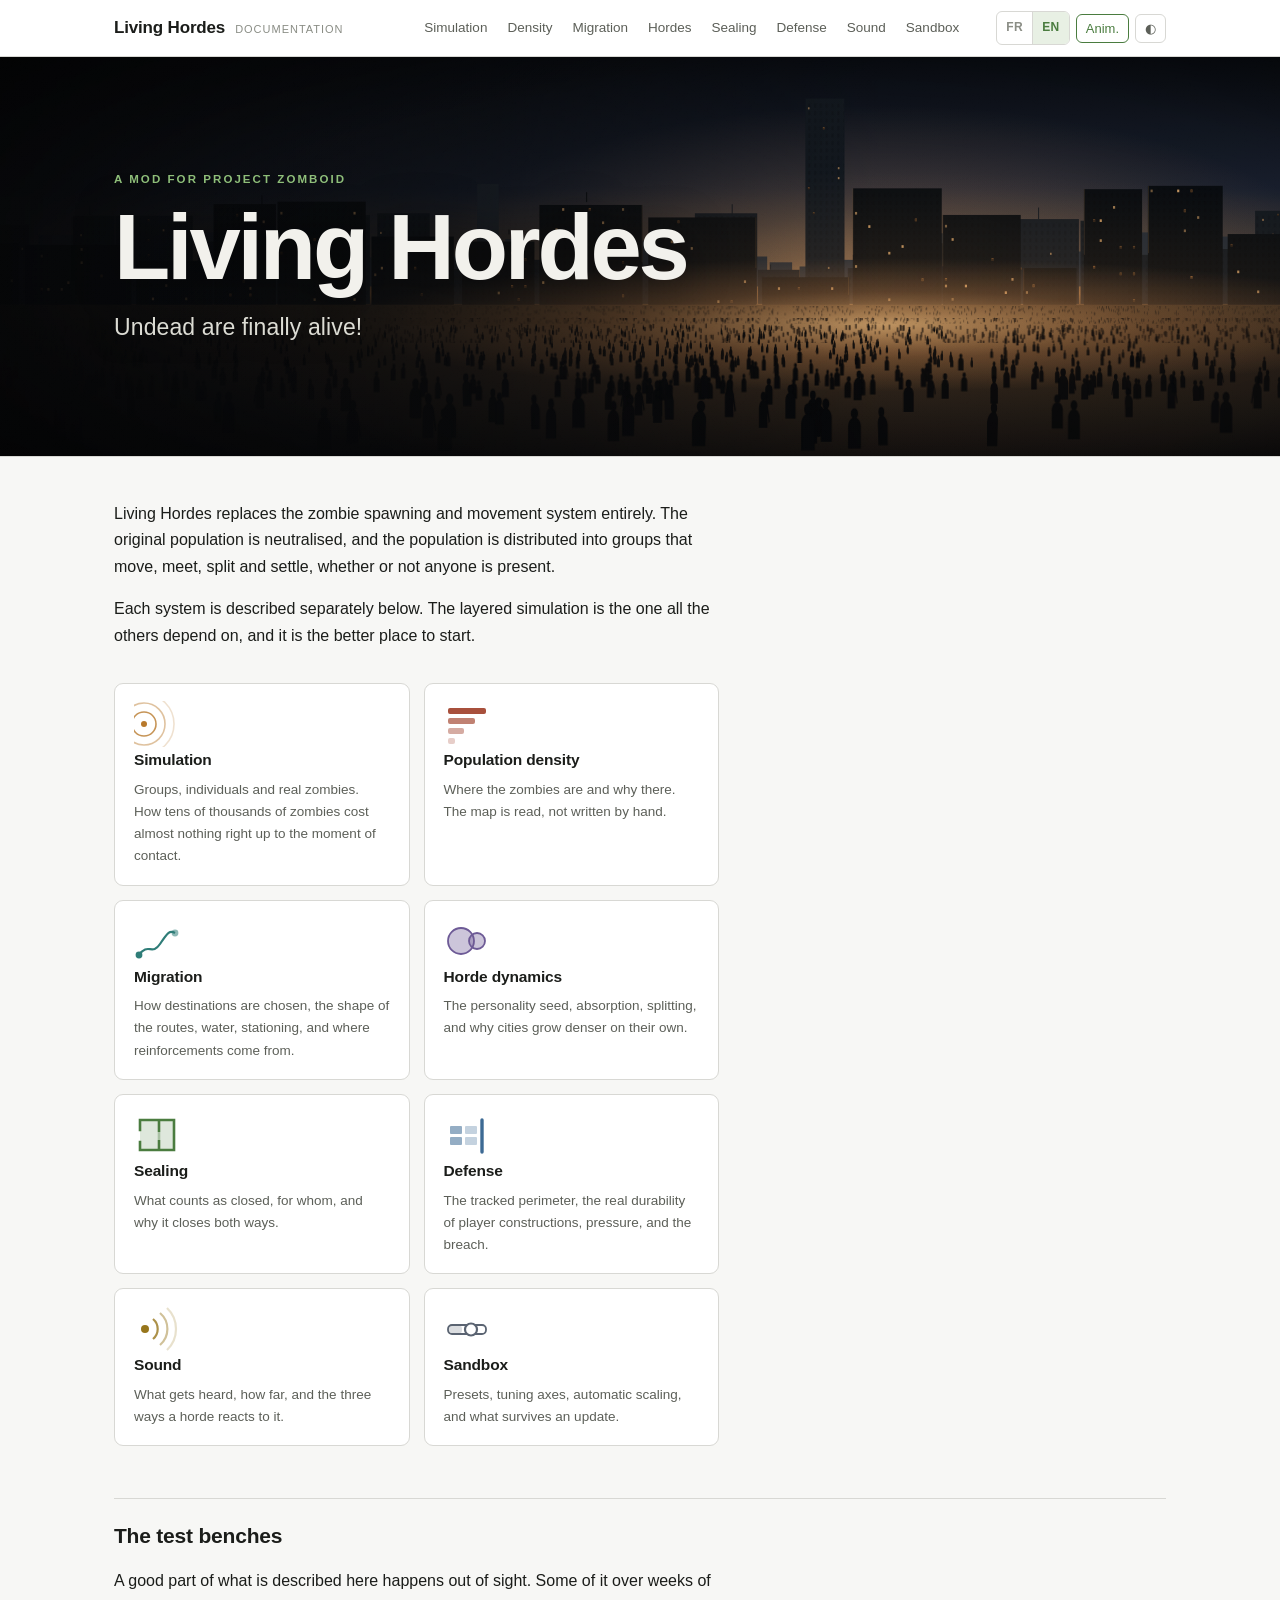
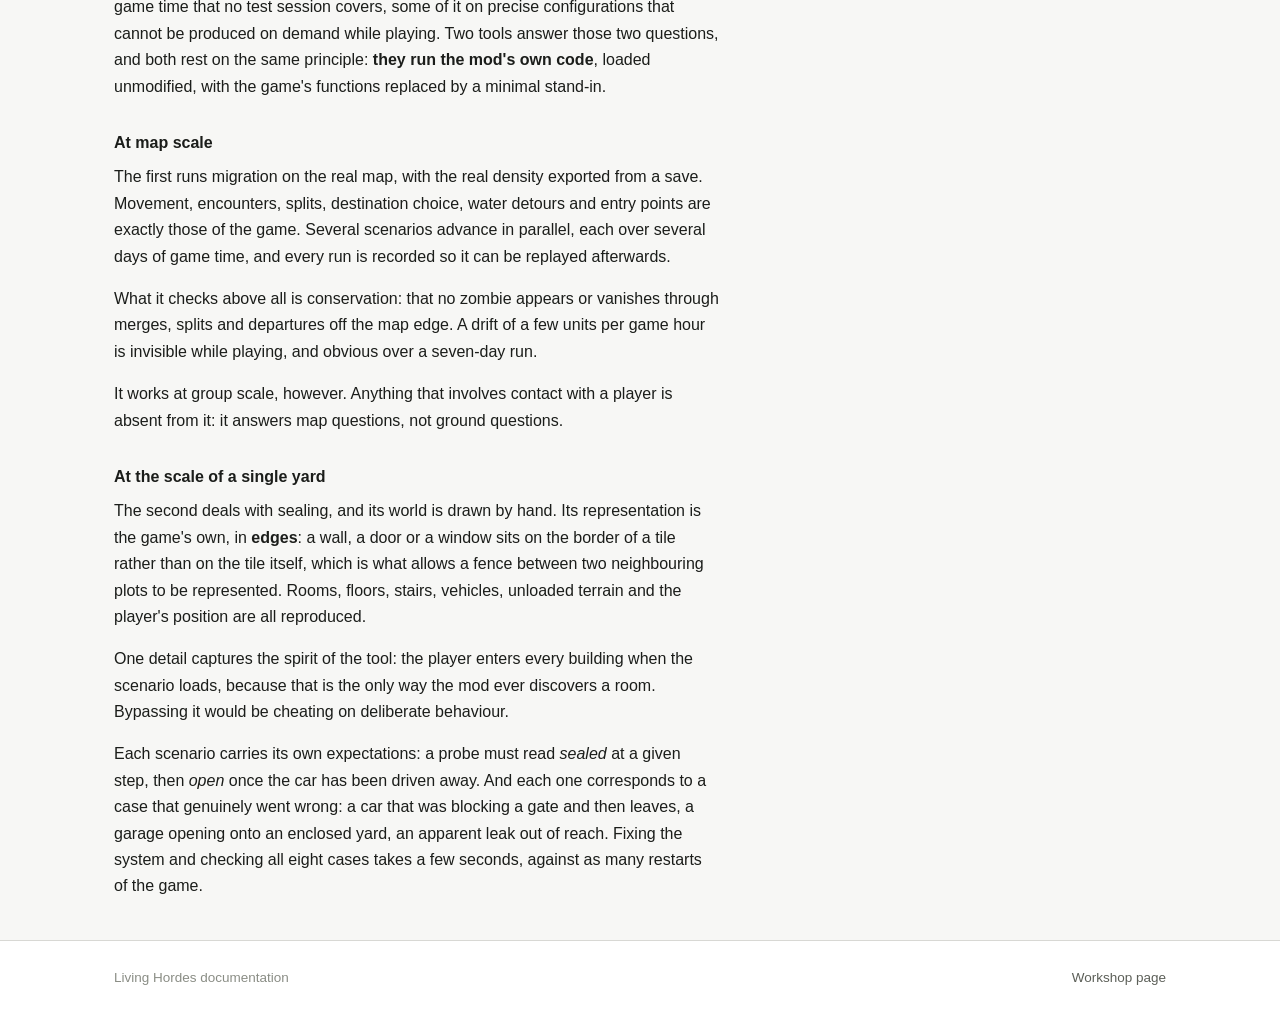
==== index.html @ 2e3cf20c "Add the bilingual documentation site Nine pages covering the layered simulation, population density," ====
<!doctype html>
<html lang="fr" data-title-fr="Living Hordes - Undead are finally alive!" data-title-en="Living Hordes - Undead are finally alive!">
<head>
<meta charset="utf-8">
<meta name="viewport" content="width=device-width, initial-scale=1">
<title>Living Hordes - Undead are finally alive!</title>
<meta name="description" content="Une simulation des zombies &agrave; l'&eacute;chelle de la carte. Comment fonctionne Living Hordes, syst&egrave;me par syst&egrave;me.">
<link rel="stylesheet" href="assets/site.css?v=6">
<script>
(function () {
  var d = document.documentElement, t = null, l = null;
  try {
    t = localStorage.getItem("lh-theme");
    l = localStorage.getItem("lh-lang");
  } catch (e) {}
  if (t) d.setAttribute("data-theme", t);
  if (l !== "fr" && l !== "en") {
    l = (navigator.language || "en").toLowerCase().indexOf("fr") === 0 ? "fr" : "en";
  }
  d.setAttribute("data-sitelang", l);
  d.setAttribute("lang", l);
  var tt = d.getAttribute("data-title-" + l);
  if (tt) document.title = tt;
})();
</script>
</head>
<body>

<header class="masthead">
  <div class="masthead-inner">
    <a class="brand" href="index.html"><b>Living Hordes</b><span>Documentation</span></a>
    <nav class="sitenav">
      <a href="simulation.html">Simulation</a>
      <a href="density.html"><span data-lang="fr">Densit&eacute;</span><span data-lang="en">Density</span></a>
      <a href="migration.html">Migration</a>
      <a href="hordes.html">Hordes</a>
      <a href="sealing.html"><span data-lang="fr">Scellement</span><span data-lang="en">Sealing</span></a>
      <a href="defense.html"><span data-lang="fr">D&eacute;fense</span><span data-lang="en">Defense</span></a>
      <a href="sound.html"><span data-lang="fr">Son</span><span data-lang="en">Sound</span></a>
      <a href="sandbox.html">Sandbox</a>
    </nav>
    <div class="tools">
      <div class="langtoggle">
        <button type="button" data-setlang="fr">FR</button>
        <button type="button" data-setlang="en">EN</button>
      </div>
      <button class="motiontoggle" id="motion-toggle" type="button" aria-pressed="false"
              title="Animations">Anim.</button>
      <button class="themetoggle" id="theme-toggle" type="button"
              title="Th&egrave;me / Theme">&#9680;</button>
    </div>
  </div>
</header>

<div class="heroband">
  <!-- HERO-ART:debut - engendre par _gen_hero.py, ne pas editer a la main -->
  <svg class="heroart" viewBox="0 0 1600 480" xmlns="http://www.w3.org/2000/svg"
       preserveAspectRatio="xMidYMid slice" role="presentation" aria-hidden="true">
      <defs>
      <!-- Trois silhouettes unitaires : base en y=0, sommet en y=-1, largeur 1.
           Aucun fill : chaque plan impose le sien. zf debout, zg penche vers
           l'avant, zh un bras qui pend a l'ecart du corps. -->
      <g id="zf">
        <ellipse cx="0" cy="-0.90" rx="0.28" ry="0.13"/>
        <path d="M-.5 0V-.58Q-.47-.73-.16-.79H.16Q.47-.73.5-.58V0Z"/>
      </g>
      <g id="zg">
        <ellipse cx="0.13" cy="-0.87" rx="0.27" ry="0.13"/>
        <path d="M-.46 0V-.54Q-.4-.7-.05-.77H.24Q.5-.68.46-.55L.4 0Z"/>
      </g>
      <g id="zh">
        <ellipse cx="-0.04" cy="-0.9" rx="0.27" ry="0.13"/>
        <path d="M-.5 0V-.58Q-.47-.73-.18-.79H.14Q.42-.72.44-.56L.62-.18.5-.14.36-.44V0Z"/>
      </g>
      <linearGradient id="sky" x1="0" y1="0" x2="0" y2="1">
        <stop offset="0" stop-color="#090c12"/><stop offset="0.33" stop-color="#1a2130"/>
        <stop offset="0.52" stop-color="#443d38"/><stop offset="0.593" stop-color="#7e5734"/>
        <stop offset="0.625" stop-color="#2c2621"/><stop offset="1" stop-color="#0b0c0e"/>
      </linearGradient>
      <radialGradient id="glow" cx="0.5" cy="0.5" r="0.5">
        <stop offset="0" stop-color="#e8a468" stop-opacity="0.54"/>
        <stop offset="0.45" stop-color="#e8a468" stop-opacity="0.2"/>
        <stop offset="1" stop-color="#e8a468" stop-opacity="0"/>
      </radialGradient>
      <radialGradient id="floorGlow" cx="0.5" cy="0.5" r="0.5">
        <stop offset="0" stop-color="#f2bc7c" stop-opacity="0.74"/>
        <stop offset="0.5" stop-color="#d68d50" stop-opacity="0.3"/>
        <stop offset="1" stop-color="#d68d50" stop-opacity="0"/>
      </radialGradient>
      <!-- Le sol renvoie la lumiere du ciel jusqu'en bas du cadre : sans cela
           les silhouettes du premier plan seraient du noir sur du noir. -->
      <linearGradient id="gnd" x1="0" y1="0" x2="0" y2="1">
        <stop offset="0" stop-color="#2a231b"/><stop offset="0.32" stop-color="#1c1714"/>
        <stop offset="0.7" stop-color="#111010"/><stop offset="1" stop-color="#0a0a0b"/>
      </linearGradient>
      <!-- Renvoi large et bas : donne un fond aux plus grandes silhouettes,
           sans eclaircir le bas du cadre au point de le desancrer. -->
      <radialGradient id="floorRefl" cx="0.5" cy="0.5" r="0.5">
        <stop offset="0" stop-color="#c08349" stop-opacity="0.22"/>
        <stop offset="1" stop-color="#c08349" stop-opacity="0"/>
      </radialGradient>
      <pattern id="winGrid" width="7" height="9" patternUnits="userSpaceOnUse">
        <rect width="2.6" height="5" x="1.4" y="2" fill="#000" opacity="0.3"/>
      </pattern>
      <pattern id="cwA" width="619" height="24" patternUnits="userSpaceOnUse" fill="#2a2018">
      <rect x="75.9" y="6.7" width="1.1" height="3.7" rx="0.4"/>
      <rect x="291.7" y="10.0" width="1.0" height="3.6" rx="0.4"/>
      <rect x="122.5" y="11.0" width="1.3" height="3.9" rx="0.5"/>
      <rect x="30.1" y="11.1" width="1.0" height="2.5" rx="0.4"/>
      <rect x="185.4" y="19.0" width="1.0" height="3.1" rx="0.4"/>
      <rect x="249.0" y="5.3" width="1.0" height="2.4" rx="0.4"/>
      <rect x="58.8" y="19.4" width="1.0" height="2.1" rx="0.4"/>
      <rect x="496.1" y="13.1" width="1.0" height="3.0" rx="0.4"/>
      <rect x="166.1" y="7.9" width="1.0" height="2.8" rx="0.4"/>
      <rect x="540.4" y="1.5" width="1.0" height="2.6" rx="0.4"/>
      <rect x="168.4" y="18.0" width="1.0" height="2.9" rx="0.4"/>
      <rect x="41.7" y="7.1" width="1.0" height="3.2" rx="0.4"/>
      <rect x="384.2" y="1.3" width="1.0" height="2.2" rx="0.4"/>
      <rect x="276.2" y="18.5" width="1.0" height="2.5" rx="0.4"/>
      <rect x="74.2" y="9.6" width="1.0" height="2.1" rx="0.4"/>
      <rect x="571.3" y="16.0" width="1.0" height="2.9" rx="0.4"/>
      <rect x="333.0" y="4.3" width="1.0" height="2.3" rx="0.4"/>
      <rect x="534.0" y="18.5" width="1.0" height="3.7" rx="0.4"/>
      <rect x="420.4" y="6.8" width="1.0" height="2.3" rx="0.4"/>
      <rect x="420.9" y="15.0" width="1.0" height="2.1" rx="0.4"/>
      <rect x="104.3" y="4.4" width="1.0" height="2.6" rx="0.4"/>
      <rect x="270.7" y="10.6" width="1.0" height="2.6" rx="0.4"/>
      <rect x="17.5" y="10.8" width="1.0" height="3.1" rx="0.4"/>
      <rect x="424.6" y="17.0" width="1.0" height="2.9" rx="0.4"/>
      <rect x="102.4" y="5.8" width="1.0" height="3.2" rx="0.4"/>
      <rect x="145.6" y="1.8" width="1.0" height="2.7" rx="0.4"/>
      <rect x="569.1" y="9.7" width="1.0" height="2.0" rx="0.4"/>
      <rect x="31.2" y="2.2" width="1.0" height="3.2" rx="0.4"/>
      <rect x="137.5" y="13.9" width="1.1" height="3.8" rx="0.4"/>
      <rect x="127.1" y="5.0" width="1.0" height="2.9" rx="0.4"/>
      <rect x="125.0" y="4.8" width="1.0" height="2.9" rx="0.4"/>
      <rect x="311.9" y="3.4" width="1.0" height="2.8" rx="0.4"/>
      <rect x="558.4" y="7.0" width="1.2" height="3.8" rx="0.5"/>
      <rect x="499.6" y="7.3" width="1.0" height="2.8" rx="0.4"/>
      <rect x="538.2" y="17.1" width="1.3" height="3.9" rx="0.5"/>
      <rect x="368.8" y="8.5" width="1.2" height="3.6" rx="0.5"/>
      <rect x="390.8" y="19.0" width="1.0" height="2.8" rx="0.4"/>
      <rect x="90.3" y="6.6" width="1.1" height="3.3" rx="0.4"/>
      <rect x="157.9" y="2.2" width="1.0" height="2.6" rx="0.4"/>
      <rect x="515.3" y="11.2" width="1.0" height="2.5" rx="0.4"/>
      <rect x="220.5" y="15.7" width="1.0" height="2.4" rx="0.4"/>
      <rect x="339.7" y="17.6" width="1.0" height="2.8" rx="0.4"/>
      <rect x="39.2" y="19.7" width="1.0" height="3.7" rx="0.4"/>
      <rect x="186.8" y="8.9" width="1.1" height="3.8" rx="0.4"/>
      <rect x="15.7" y="4.3" width="1.0" height="2.7" rx="0.4"/>
      <rect x="287.1" y="10.1" width="1.0" height="3.1" rx="0.4"/>
      <rect x="371.3" y="11.2" width="1.0" height="3.1" rx="0.4"/>
      <rect x="192.4" y="8.6" width="1.0" height="2.3" rx="0.4"/>
      <rect x="546.8" y="12.2" width="1.0" height="3.2" rx="0.4"/>
      <rect x="295.0" y="11.9" width="1.0" height="2.2" rx="0.4"/>
      <rect x="219.1" y="10.6" width="1.0" height="2.9" rx="0.4"/>
      <rect x="460.9" y="8.2" width="1.0" height="3.8" rx="0.4"/>
      <rect x="152.9" y="11.3" width="1.2" height="3.7" rx="0.5"/>
      <rect x="254.6" y="2.7" width="1.2" height="3.6" rx="0.5"/>
      <rect x="481.4" y="15.8" width="1.0" height="3.1" rx="0.4"/>
      <rect x="399.3" y="20.7" width="1.0" height="2.7" rx="0.4"/>
      <rect x="223.3" y="9.8" width="1.1" height="3.6" rx="0.4"/>
      <rect x="427.9" y="3.7" width="1.0" height="2.3" rx="0.4"/>
      <rect x="525.3" y="19.0" width="1.0" height="2.8" rx="0.4"/>
      <rect x="122.4" y="10.1" width="1.0" height="2.4" rx="0.4"/>
      <rect x="367.2" y="8.7" width="1.0" height="2.5" rx="0.4"/>
      <rect x="415.5" y="17.4" width="1.0" height="3.6" rx="0.4"/>
      <rect x="409.1" y="21.1" width="1.0" height="2.1" rx="0.4"/>
      <rect x="48.6" y="20.4" width="1.0" height="2.8" rx="0.4"/>
      <rect x="551.5" y="12.6" width="1.0" height="3.4" rx="0.4"/>
      <rect x="505.1" y="10.5" width="1.0" height="2.0" rx="0.4"/>
      <rect x="334.2" y="3.1" width="1.0" height="2.8" rx="0.4"/>
      <rect x="347.5" y="8.0" width="1.0" height="2.6" rx="0.4"/>
      <rect x="277.8" y="1.2" width="1.0" height="2.7" rx="0.4"/>
      <rect x="107.9" y="18.8" width="1.3" height="3.8" rx="0.5"/>
      <rect x="55.1" y="17.0" width="1.0" height="3.7" rx="0.4"/>
      <rect x="501.2" y="5.4" width="1.2" height="3.6" rx="0.5"/>
      <rect x="46.2" y="9.9" width="1.0" height="2.2" rx="0.4"/>
      <rect x="339.9" y="18.1" width="1.2" height="4.0" rx="0.5"/>
      <rect x="250.5" y="18.8" width="1.0" height="2.8" rx="0.4"/>
      <rect x="498.0" y="9.5" width="1.0" height="2.6" rx="0.4"/>
      <rect x="251.3" y="3.5" width="1.0" height="2.5" rx="0.4"/>
      <rect x="427.3" y="5.5" width="1.0" height="2.0" rx="0.4"/>
      <rect x="161.8" y="16.8" width="1.0" height="2.3" rx="0.4"/>
      <rect x="517.0" y="10.5" width="1.2" height="3.7" rx="0.5"/>
      <rect x="185.3" y="3.2" width="1.0" height="2.8" rx="0.4"/>
      <rect x="321.1" y="4.7" width="1.0" height="3.2" rx="0.4"/>
      <rect x="518.9" y="14.5" width="1.0" height="3.4" rx="0.4"/>
      <rect x="109.4" y="6.4" width="1.3" height="3.9" rx="0.5"/>
      <rect x="113.8" y="7.4" width="1.0" height="3.7" rx="0.4"/>
      <rect x="564.9" y="20.0" width="1.0" height="2.3" rx="0.4"/>
      <rect x="579.3" y="19.5" width="1.0" height="2.3" rx="0.4"/>
      <rect x="199.9" y="0.9" width="1.0" height="2.9" rx="0.4"/>
      <rect x="558.3" y="15.3" width="1.1" height="3.9" rx="0.4"/>
      <rect x="37.3" y="8.6" width="1.2" height="3.9" rx="0.5"/>
      <rect x="514.3" y="14.4" width="1.0" height="2.1" rx="0.4"/>
      <rect x="545.3" y="8.5" width="1.2" height="3.9" rx="0.5"/>
      <rect x="11.7" y="17.9" width="1.2" height="3.8" rx="0.5"/>
      <rect x="433.7" y="16.3" width="1.0" height="3.8" rx="0.4"/>
      <rect x="119.5" y="15.6" width="1.0" height="3.4" rx="0.4"/>
      <rect x="368.0" y="8.5" width="1.0" height="2.1" rx="0.4"/>
      <rect x="405.0" y="10.8" width="1.0" height="3.1" rx="0.4"/>
      <rect x="374.9" y="15.2" width="1.0" height="2.2" rx="0.4"/>
      <rect x="325.0" y="19.5" width="1.0" height="2.8" rx="0.4"/>
      <rect x="239.7" y="17.1" width="1.1" height="3.4" rx="0.4"/>
      <rect x="44.8" y="7.9" width="1.0" height="3.6" rx="0.4"/>
      <rect x="248.3" y="5.3" width="1.0" height="2.7" rx="0.4"/>
      <rect x="612.6" y="1.9" width="1.0" height="3.5" rx="0.4"/>
      <rect x="246.8" y="5.2" width="1.0" height="2.8" rx="0.4"/>
      <rect x="297.5" y="4.7" width="1.0" height="2.2" rx="0.4"/>
      <rect x="416.6" y="2.5" width="1.0" height="3.1" rx="0.4"/>
      <rect x="304.3" y="15.9" width="1.0" height="3.2" rx="0.4"/>
      <rect x="317.4" y="17.8" width="1.0" height="2.9" rx="0.4"/>
      <rect x="423.8" y="10.2" width="1.0" height="3.3" rx="0.4"/>
      <rect x="486.5" y="2.4" width="1.1" height="3.9" rx="0.4"/>
      <rect x="79.7" y="1.6" width="1.0" height="2.9" rx="0.4"/>
      <rect x="320.0" y="4.0" width="1.0" height="3.6" rx="0.4"/>
      <rect x="146.0" y="15.2" width="1.0" height="3.0" rx="0.4"/>
      <rect x="260.5" y="18.9" width="1.0" height="2.8" rx="0.4"/>
      <rect x="406.2" y="1.8" width="1.0" height="2.2" rx="0.4"/>
      <rect x="277.3" y="15.1" width="1.3" height="3.9" rx="0.5"/>
      <rect x="533.7" y="11.8" width="1.0" height="2.2" rx="0.4"/>
      <rect x="395.5" y="17.9" width="1.0" height="2.9" rx="0.4"/>
      <rect x="340.2" y="16.6" width="1.0" height="2.4" rx="0.4"/>
      <rect x="486.6" y="12.2" width="1.0" height="3.1" rx="0.4"/>
      <rect x="138.1" y="5.9" width="1.0" height="2.6" rx="0.4"/>
      <rect x="477.0" y="20.1" width="1.0" height="2.2" rx="0.4"/>
      <rect x="464.4" y="14.7" width="1.0" height="3.1" rx="0.4"/>
      <rect x="185.5" y="17.1" width="1.0" height="2.8" rx="0.4"/>
      <rect x="327.3" y="14.4" width="1.0" height="3.7" rx="0.4"/>
      <rect x="306.0" y="17.3" width="1.0" height="2.9" rx="0.4"/>
      <rect x="253.1" y="6.5" width="1.0" height="2.2" rx="0.4"/>
      <rect x="32.1" y="1.0" width="1.0" height="2.9" rx="0.4"/>
      <rect x="549.8" y="4.0" width="1.0" height="2.4" rx="0.4"/>
      <rect x="322.1" y="16.8" width="1.0" height="2.7" rx="0.4"/>
      <rect x="238.2" y="19.2" width="1.0" height="3.9" rx="0.4"/>
      <rect x="104.5" y="0.6" width="1.0" height="2.8" rx="0.4"/>
      <rect x="214.7" y="4.7" width="1.0" height="2.9" rx="0.4"/>
      <rect x="311.1" y="20.1" width="1.0" height="2.7" rx="0.4"/>
      <rect x="323.0" y="6.5" width="1.2" height="4.0" rx="0.5"/>
      <rect x="466.9" y="20.7" width="1.0" height="2.7" rx="0.4"/>
      <rect x="68.5" y="4.2" width="1.0" height="2.8" rx="0.4"/>
      <rect x="342.8" y="6.1" width="1.0" height="3.5" rx="0.4"/>
      <rect x="245.7" y="2.8" width="1.2" height="3.7" rx="0.5"/>
      <rect x="537.0" y="19.9" width="1.0" height="3.2" rx="0.4"/>
      <rect x="76.3" y="17.1" width="1.0" height="2.4" rx="0.4"/>
      <rect x="371.7" y="6.0" width="1.1" height="3.8" rx="0.5"/>
      <rect x="616.1" y="13.5" width="1.0" height="3.9" rx="0.4"/>
      <rect x="256.6" y="11.4" width="1.0" height="3.0" rx="0.4"/>
      <rect x="144.5" y="6.4" width="1.0" height="3.4" rx="0.4"/>
      <rect x="169.5" y="9.1" width="1.0" height="2.9" rx="0.4"/>
      <rect x="52.4" y="1.2" width="1.0" height="2.4" rx="0.4"/>
      <rect x="29.9" y="11.9" width="1.0" height="2.6" rx="0.4"/>
      <rect x="552.6" y="9.9" width="1.0" height="2.0" rx="0.4"/>
      <rect x="483.8" y="10.6" width="1.0" height="3.1" rx="0.4"/>
      <rect x="60.9" y="2.7" width="1.0" height="2.7" rx="0.4"/>
      <rect x="541.4" y="18.9" width="1.0" height="3.2" rx="0.4"/>
      <rect x="282.4" y="3.5" width="1.2" height="4.0" rx="0.5"/>
      <rect x="399.1" y="16.8" width="1.0" height="3.0" rx="0.4"/>
      <rect x="78.0" y="15.8" width="1.0" height="2.2" rx="0.4"/>
      <rect x="524.7" y="13.8" width="1.0" height="2.6" rx="0.4"/>
      <rect x="58.6" y="5.3" width="1.0" height="2.8" rx="0.4"/>
      <rect x="395.5" y="18.9" width="1.0" height="2.9" rx="0.4"/>
      <rect x="395.7" y="2.8" width="1.0" height="3.1" rx="0.4"/>
      <rect x="326.6" y="15.8" width="1.0" height="2.2" rx="0.4"/>
      <rect x="412.3" y="16.0" width="1.0" height="2.8" rx="0.4"/>
      <rect x="114.3" y="4.4" width="1.0" height="3.2" rx="0.4"/>
      <rect x="265.8" y="4.5" width="1.1" height="3.5" rx="0.4"/>
      <rect x="618.3" y="5.5" width="1.0" height="2.9" rx="0.4"/>
      <rect x="160.6" y="17.6" width="1.0" height="2.1" rx="0.4"/>
      <rect x="283.9" y="3.2" width="1.0" height="2.5" rx="0.4"/>
      <rect x="187.6" y="4.6" width="1.0" height="2.3" rx="0.4"/>
      <rect x="250.8" y="16.9" width="1.2" height="3.6" rx="0.5"/>
      <rect x="524.0" y="6.7" width="1.0" height="3.6" rx="0.4"/>
      <rect x="230.3" y="15.6" width="1.0" height="3.4" rx="0.4"/>
      <rect x="302.6" y="2.2" width="1.0" height="2.7" rx="0.4"/>
      <rect x="406.2" y="15.1" width="1.0" height="3.2" rx="0.4"/>
      <rect x="389.3" y="6.9" width="1.0" height="2.5" rx="0.4"/>
      <rect x="220.3" y="14.1" width="1.0" height="2.1" rx="0.4"/>
      <rect x="511.4" y="15.0" width="1.0" height="3.8" rx="0.4"/>
      <rect x="263.3" y="16.3" width="1.0" height="2.4" rx="0.4"/>
      <rect x="310.0" y="2.3" width="1.1" height="3.9" rx="0.4"/>
      <rect x="155.7" y="10.9" width="1.2" height="3.8" rx="0.5"/>
      <rect x="330.1" y="12.0" width="1.1" height="3.7" rx="0.4"/>
      <rect x="550.3" y="9.5" width="1.0" height="2.5" rx="0.4"/>
      <rect x="329.8" y="12.5" width="1.0" height="3.2" rx="0.4"/>
      <rect x="491.4" y="18.3" width="1.0" height="2.3" rx="0.4"/>
      <rect x="269.1" y="13.9" width="1.0" height="3.4" rx="0.4"/>
      <rect x="66.1" y="16.2" width="1.0" height="3.6" rx="0.4"/>
      <rect x="389.5" y="9.8" width="1.2" height="3.5" rx="0.5"/>
      <rect x="474.3" y="7.8" width="1.0" height="2.4" rx="0.4"/>
      <rect x="136.0" y="8.9" width="1.1" height="3.3" rx="0.4"/>
      <rect x="525.1" y="4.9" width="1.0" height="2.4" rx="0.4"/>
      <rect x="443.4" y="1.1" width="1.0" height="2.7" rx="0.4"/>
      <rect x="147.9" y="14.7" width="1.0" height="2.9" rx="0.4"/>
      <rect x="263.3" y="19.1" width="1.0" height="2.5" rx="0.4"/>
      <rect x="182.2" y="18.2" width="1.2" height="3.6" rx="0.5"/>
      <rect x="515.1" y="19.7" width="1.0" height="3.0" rx="0.4"/>
      <rect x="536.3" y="2.7" width="1.0" height="2.9" rx="0.4"/>
      <rect x="286.1" y="2.2" width="1.0" height="2.7" rx="0.4"/>
      <rect x="497.3" y="5.4" width="1.0" height="2.1" rx="0.4"/>
      <rect x="289.5" y="18.3" width="1.1" height="3.2" rx="0.4"/>
      <rect x="19.1" y="15.1" width="1.0" height="2.2" rx="0.4"/>
      <rect x="116.8" y="13.4" width="1.2" height="3.8" rx="0.5"/>
      <rect x="323.8" y="14.9" width="1.0" height="3.1" rx="0.4"/>
      <rect x="292.2" y="3.2" width="1.0" height="3.6" rx="0.4"/>
      <rect x="239.8" y="11.1" width="1.1" height="3.3" rx="0.4"/>
      <rect x="274.0" y="14.3" width="1.0" height="2.1" rx="0.4"/>
      <rect x="365.9" y="18.4" width="1.0" height="2.3" rx="0.4"/>
      <rect x="485.2" y="10.2" width="1.0" height="2.2" rx="0.4"/>
      <rect x="2.8" y="8.9" width="1.0" height="3.0" rx="0.4"/>
      <rect x="179.0" y="4.7" width="1.3" height="3.8" rx="0.5"/>
      <rect x="553.5" y="7.1" width="1.0" height="2.1" rx="0.4"/>
      <rect x="91.1" y="18.1" width="1.0" height="2.4" rx="0.4"/>
      <rect x="253.9" y="13.0" width="1.1" height="3.4" rx="0.4"/>
      <rect x="245.6" y="8.9" width="1.0" height="3.3" rx="0.4"/>
      <rect x="88.8" y="4.1" width="1.0" height="2.1" rx="0.4"/>
      <rect x="283.1" y="5.9" width="1.0" height="3.0" rx="0.4"/>
      <rect x="239.4" y="11.4" width="1.0" height="2.1" rx="0.4"/>
      <rect x="83.5" y="19.4" width="1.0" height="2.9" rx="0.4"/>
      <rect x="468.3" y="15.7" width="1.1" height="3.3" rx="0.4"/>
      <rect x="178.2" y="7.1" width="1.0" height="2.2" rx="0.4"/>
      <rect x="467.9" y="16.5" width="1.0" height="3.7" rx="0.4"/>
      <rect x="338.9" y="16.4" width="1.0" height="3.5" rx="0.4"/>
      <rect x="149.1" y="13.7" width="1.0" height="2.3" rx="0.4"/>
      <rect x="126.3" y="14.1" width="1.0" height="3.4" rx="0.4"/>
      <rect x="156.0" y="14.6" width="1.0" height="3.1" rx="0.4"/>
      <rect x="565.8" y="7.8" width="1.0" height="2.6" rx="0.4"/>
      <rect x="464.2" y="6.9" width="1.1" height="3.9" rx="0.5"/>
      <rect x="140.4" y="12.0" width="1.0" height="2.3" rx="0.4"/>
      <rect x="184.1" y="10.5" width="1.0" height="2.2" rx="0.4"/>
      <rect x="459.0" y="4.1" width="1.0" height="3.5" rx="0.4"/>
      <rect x="272.4" y="8.5" width="1.0" height="2.1" rx="0.4"/>
      <rect x="438.9" y="3.0" width="1.0" height="3.8" rx="0.4"/>
      <rect x="591.4" y="8.0" width="1.0" height="3.6" rx="0.4"/>
      <rect x="512.2" y="19.0" width="1.0" height="2.4" rx="0.4"/>
      <rect x="400.8" y="14.4" width="1.0" height="2.6" rx="0.4"/>
      <rect x="457.0" y="17.9" width="1.0" height="2.8" rx="0.4"/>
      <rect x="189.1" y="2.8" width="1.0" height="3.8" rx="0.4"/>
      <rect x="499.0" y="1.5" width="1.0" height="3.5" rx="0.4"/>
      <rect x="189.0" y="7.1" width="1.0" height="3.2" rx="0.4"/>
      <rect x="223.4" y="15.4" width="1.0" height="2.1" rx="0.4"/>
      <rect x="107.8" y="8.7" width="1.1" height="3.5" rx="0.4"/>
      <rect x="73.0" y="10.8" width="1.1" height="3.6" rx="0.4"/>
      <rect x="207.2" y="3.8" width="1.0" height="2.2" rx="0.4"/>
      <rect x="576.1" y="13.7" width="1.0" height="3.8" rx="0.4"/>
      <rect x="397.9" y="0.7" width="1.1" height="3.8" rx="0.4"/>
      <rect x="592.2" y="9.8" width="1.0" height="3.7" rx="0.4"/>
      <rect x="65.9" y="0.9" width="1.0" height="2.5" rx="0.4"/>
      <rect x="314.1" y="14.2" width="1.0" height="3.0" rx="0.4"/>
      <rect x="22.7" y="16.1" width="1.0" height="2.1" rx="0.4"/>
      <rect x="233.4" y="13.2" width="1.0" height="2.7" rx="0.4"/>
      <rect x="93.6" y="4.9" width="1.0" height="2.2" rx="0.4"/>
      <rect x="128.8" y="14.9" width="1.0" height="3.3" rx="0.4"/>
      <rect x="574.4" y="10.0" width="1.0" height="2.9" rx="0.4"/>
      <rect x="154.5" y="9.4" width="1.0" height="2.9" rx="0.4"/>
      <rect x="455.9" y="18.1" width="1.2" height="3.7" rx="0.5"/>
      <rect x="33.4" y="18.9" width="1.1" height="3.5" rx="0.4"/>
      <rect x="565.6" y="11.7" width="1.0" height="2.4" rx="0.4"/>
      <rect x="261.8" y="16.2" width="1.0" height="3.2" rx="0.4"/>
      <rect x="159.8" y="14.7" width="1.1" height="3.7" rx="0.5"/>
      <rect x="64.3" y="8.4" width="1.0" height="3.7" rx="0.4"/>
      <rect x="181.6" y="16.3" width="1.1" height="3.9" rx="0.5"/>
      <rect x="463.6" y="15.1" width="1.0" height="2.2" rx="0.4"/>
      <rect x="316.1" y="1.0" width="1.1" height="3.7" rx="0.5"/>
      <rect x="556.7" y="9.0" width="1.0" height="2.9" rx="0.4"/>
      <rect x="80.4" y="13.7" width="1.0" height="2.1" rx="0.4"/>
      <rect x="22.6" y="13.6" width="1.0" height="2.3" rx="0.4"/>
      <rect x="289.4" y="11.1" width="1.0" height="2.4" rx="0.4"/>
      <rect x="458.6" y="6.9" width="1.0" height="2.8" rx="0.4"/>
      <rect x="8.4" y="4.3" width="1.2" height="3.6" rx="0.5"/>
      <rect x="151.9" y="11.1" width="1.0" height="2.4" rx="0.4"/>
      <rect x="458.5" y="5.2" width="1.0" height="2.4" rx="0.4"/>
      <rect x="387.9" y="2.6" width="1.0" height="3.5" rx="0.4"/>
      <rect x="137.1" y="2.9" width="1.1" height="3.3" rx="0.4"/>
      <rect x="247.9" y="7.0" width="1.2" height="3.7" rx="0.5"/>
      <rect x="40.2" y="8.3" width="1.1" height="3.5" rx="0.5"/>
      <rect x="275.9" y="9.6" width="1.0" height="2.4" rx="0.4"/>
      <rect x="178.4" y="6.1" width="1.0" height="3.7" rx="0.4"/>
      <rect x="494.1" y="2.3" width="1.0" height="3.5" rx="0.4"/>
      <rect x="565.9" y="8.9" width="1.0" height="2.9" rx="0.4"/>
      <rect x="69.5" y="7.2" width="1.0" height="2.3" rx="0.4"/>
      <rect x="542.0" y="5.0" width="1.0" height="3.4" rx="0.4"/>
      <rect x="573.6" y="20.0" width="1.0" height="2.9" rx="0.4"/>
      <rect x="304.4" y="8.9" width="1.0" height="3.1" rx="0.4"/>
      <rect x="137.4" y="8.7" width="1.0" height="2.2" rx="0.4"/>
      <rect x="135.7" y="18.4" width="1.0" height="3.3" rx="0.4"/>
      <rect x="616.8" y="1.4" width="1.0" height="2.5" rx="0.4"/>
      <rect x="574.7" y="5.6" width="1.0" height="3.8" rx="0.4"/>
      <rect x="419.2" y="11.7" width="1.0" height="3.6" rx="0.4"/>
      <rect x="206.7" y="16.9" width="1.0" height="3.2" rx="0.4"/>
      <rect x="234.7" y="9.4" width="1.0" height="2.7" rx="0.4"/>
      <rect x="378.5" y="9.0" width="1.0" height="2.2" rx="0.4"/>
      <rect x="529.4" y="19.3" width="1.0" height="2.3" rx="0.4"/>
      <rect x="76.7" y="16.3" width="1.0" height="2.1" rx="0.4"/>
      <rect x="133.3" y="11.8" width="1.0" height="2.1" rx="0.4"/>
      <rect x="125.0" y="11.3" width="1.0" height="3.6" rx="0.4"/>
      <rect x="594.8" y="4.2" width="1.0" height="3.1" rx="0.4"/>
      <rect x="98.6" y="18.7" width="1.0" height="2.1" rx="0.4"/>
      <rect x="454.5" y="1.1" width="1.0" height="2.7" rx="0.4"/>
      <rect x="216.2" y="10.0" width="1.0" height="2.4" rx="0.4"/>
      <rect x="280.6" y="4.1" width="1.0" height="3.9" rx="0.4"/>
      <rect x="41.2" y="5.8" width="1.0" height="2.1" rx="0.4"/>
      <rect x="9.7" y="11.8" width="1.1" height="3.7" rx="0.4"/>
      <rect x="131.3" y="15.7" width="1.0" height="3.0" rx="0.4"/>
      <rect x="107.6" y="4.3" width="1.0" height="2.6" rx="0.4"/>
      <rect x="340.5" y="14.4" width="1.0" height="2.9" rx="0.4"/>
      <rect x="313.0" y="5.4" width="1.0" height="2.4" rx="0.4"/>
      <rect x="58.6" y="9.0" width="1.0" height="2.6" rx="0.4"/>
      <rect x="82.0" y="3.4" width="1.0" height="2.8" rx="0.4"/>
      <rect x="485.3" y="6.6" width="1.0" height="2.9" rx="0.4"/>
      <rect x="550.8" y="9.2" width="1.0" height="2.0" rx="0.4"/>
      <rect x="42.5" y="8.6" width="1.0" height="2.8" rx="0.4"/>
      <rect x="581.9" y="5.4" width="1.0" height="3.1" rx="0.4"/>
      <rect x="171.7" y="18.5" width="1.1" height="3.6" rx="0.4"/>
      <rect x="424.3" y="3.6" width="1.0" height="3.1" rx="0.4"/>
      <rect x="168.5" y="9.1" width="1.2" height="4.0" rx="0.5"/>
      <rect x="321.2" y="16.7" width="1.1" height="3.9" rx="0.5"/>
      <rect x="468.4" y="9.3" width="1.2" height="3.7" rx="0.5"/>
      <rect x="316.5" y="10.3" width="1.0" height="2.9" rx="0.4"/>
      <rect x="574.5" y="6.0" width="1.0" height="4.0" rx="0.4"/>
      <rect x="138.0" y="5.7" width="1.0" height="3.4" rx="0.4"/>
      <rect x="525.9" y="8.0" width="1.0" height="2.5" rx="0.4"/>
      <rect x="465.4" y="10.4" width="1.0" height="3.5" rx="0.4"/>
      <rect x="207.1" y="19.7" width="1.0" height="3.0" rx="0.4"/>
      <rect x="186.9" y="11.5" width="1.2" height="4.0" rx="0.5"/>
      <rect x="476.3" y="18.1" width="1.0" height="2.1" rx="0.4"/>
      <rect x="553.4" y="18.6" width="1.0" height="2.4" rx="0.4"/>
      <rect x="443.9" y="3.0" width="1.0" height="3.1" rx="0.4"/>
      <rect x="504.8" y="10.5" width="1.1" height="3.9" rx="0.4"/>
      <rect x="124.7" y="3.0" width="1.1" height="3.9" rx="0.4"/>
      <rect x="569.8" y="4.3" width="1.0" height="2.6" rx="0.4"/>
      <rect x="162.7" y="6.8" width="1.1" height="3.7" rx="0.4"/>
      <rect x="357.5" y="5.2" width="1.1" height="3.9" rx="0.4"/>
      <rect x="593.5" y="4.3" width="1.0" height="2.3" rx="0.4"/>
      <rect x="246.6" y="10.1" width="1.0" height="2.8" rx="0.4"/>
      <rect x="12.2" y="3.5" width="1.0" height="3.1" rx="0.4"/>
      <rect x="288.4" y="12.3" width="1.0" height="2.9" rx="0.4"/>
      <rect x="92.3" y="5.6" width="1.1" height="3.7" rx="0.4"/>
      <rect x="388.6" y="10.6" width="1.0" height="2.2" rx="0.4"/>
      <rect x="475.3" y="1.0" width="1.0" height="2.6" rx="0.4"/>
      <rect x="282.6" y="6.4" width="1.0" height="2.5" rx="0.4"/>
      <rect x="257.4" y="16.7" width="1.0" height="3.4" rx="0.4"/>
      <rect x="119.2" y="13.5" width="1.2" height="3.8" rx="0.5"/>
      <rect x="549.2" y="8.7" width="1.0" height="3.0" rx="0.4"/>
      <rect x="181.4" y="8.5" width="1.1" height="3.6" rx="0.4"/>
      <rect x="0.8" y="12.3" width="1.0" height="2.0" rx="0.4"/>
      <rect x="601.7" y="14.5" width="1.3" height="3.9" rx="0.5"/>
      <rect x="35.7" y="6.7" width="1.0" height="3.6" rx="0.4"/>
      <rect x="64.5" y="0.7" width="1.0" height="2.8" rx="0.4"/>
      <rect x="427.1" y="19.7" width="1.0" height="2.5" rx="0.4"/>
      <rect x="490.8" y="11.3" width="1.0" height="2.7" rx="0.4"/>
      <rect x="315.6" y="18.5" width="1.0" height="2.8" rx="0.4"/>
      <rect x="71.4" y="4.6" width="1.0" height="2.8" rx="0.4"/>
      <rect x="258.9" y="19.3" width="1.3" height="3.9" rx="0.5"/>
      <rect x="370.1" y="13.7" width="1.0" height="2.6" rx="0.4"/>
      <rect x="217.2" y="1.7" width="1.0" height="2.2" rx="0.4"/>
      <rect x="40.4" y="7.9" width="1.0" height="2.8" rx="0.4"/>
      <rect x="336.4" y="20.1" width="1.0" height="2.2" rx="0.4"/>
      <rect x="494.8" y="0.9" width="1.0" height="3.0" rx="0.4"/>
      <rect x="606.0" y="4.7" width="1.0" height="2.1" rx="0.4"/>
      <rect x="17.2" y="15.5" width="1.0" height="2.5" rx="0.4"/>
      <rect x="450.9" y="17.6" width="1.0" height="3.2" rx="0.4"/>
      <rect x="246.5" y="1.7" width="1.0" height="3.6" rx="0.4"/>
      <rect x="566.0" y="6.2" width="1.0" height="2.9" rx="0.4"/>
      <rect x="209.4" y="12.8" width="1.0" height="2.2" rx="0.4"/>
      <rect x="224.2" y="11.7" width="1.0" height="2.1" rx="0.4"/>
      <rect x="182.5" y="7.5" width="1.0" height="2.6" rx="0.4"/>
      <rect x="279.5" y="11.7" width="1.0" height="3.7" rx="0.4"/>
      <rect x="406.1" y="12.8" width="1.1" height="3.5" rx="0.4"/>
      <rect x="605.7" y="10.2" width="1.0" height="3.3" rx="0.4"/>
      <rect x="365.1" y="11.6" width="1.0" height="2.0" rx="0.4"/>
      <rect x="206.0" y="8.6" width="1.0" height="2.8" rx="0.4"/>
      <rect x="615.0" y="6.5" width="1.2" height="4.0" rx="0.5"/>
      <rect x="388.9" y="6.4" width="1.0" height="2.4" rx="0.4"/>
      <rect x="370.3" y="14.3" width="1.3" height="3.9" rx="0.5"/>
      <rect x="280.2" y="7.4" width="1.0" height="3.4" rx="0.4"/>
      <rect x="454.0" y="1.9" width="1.3" height="3.8" rx="0.5"/>
      <rect x="344.3" y="1.1" width="1.0" height="2.1" rx="0.4"/>
      <rect x="606.9" y="1.2" width="1.0" height="2.7" rx="0.4"/>
      <rect x="293.2" y="6.3" width="1.0" height="3.9" rx="0.4"/>
      <rect x="191.4" y="5.0" width="1.2" height="3.8" rx="0.5"/>
      <rect x="361.4" y="3.3" width="1.0" height="2.3" rx="0.4"/>
      <rect x="24.3" y="17.7" width="1.0" height="2.2" rx="0.4"/>
      <rect x="305.6" y="13.1" width="1.0" height="2.6" rx="0.4"/>
      <rect x="200.0" y="7.4" width="1.0" height="2.7" rx="0.4"/>
      <rect x="8.5" y="14.0" width="1.0" height="2.3" rx="0.4"/>
      <rect x="460.5" y="0.7" width="1.0" height="3.5" rx="0.4"/>
      <rect x="17.9" y="14.7" width="1.0" height="3.4" rx="0.4"/>
      <rect x="393.1" y="11.5" width="1.0" height="3.4" rx="0.4"/>
      <rect x="411.9" y="10.8" width="1.0" height="3.7" rx="0.4"/>
      <rect x="59.9" y="15.2" width="1.0" height="2.0" rx="0.4"/>
      <rect x="428.7" y="3.2" width="1.0" height="2.2" rx="0.4"/>
      <rect x="250.7" y="11.5" width="1.3" height="3.9" rx="0.5"/>
      <rect x="497.9" y="21.0" width="1.0" height="2.3" rx="0.4"/>
      <rect x="394.1" y="10.8" width="1.0" height="2.8" rx="0.4"/>
      <rect x="8.1" y="6.9" width="1.0" height="2.3" rx="0.4"/>
      <rect x="224.5" y="15.3" width="1.0" height="2.2" rx="0.4"/>
      <rect x="575.4" y="7.7" width="1.0" height="2.5" rx="0.4"/>
      <rect x="235.5" y="5.1" width="1.0" height="3.1" rx="0.4"/>
      <rect x="383.9" y="3.1" width="1.0" height="2.5" rx="0.4"/>
      <rect x="433.1" y="19.4" width="1.0" height="3.4" rx="0.4"/>
      <rect x="380.2" y="13.2" width="1.1" height="3.2" rx="0.4"/>
      <rect x="310.3" y="10.1" width="1.0" height="2.2" rx="0.4"/>
      <rect x="45.4" y="1.8" width="1.0" height="2.3" rx="0.4"/>
      <rect x="419.2" y="1.8" width="1.0" height="2.4" rx="0.4"/>
      <rect x="579.3" y="19.2" width="1.1" height="3.2" rx="0.4"/>
      <rect x="199.8" y="3.1" width="1.0" height="2.9" rx="0.4"/>
      <rect x="235.2" y="3.5" width="1.0" height="2.4" rx="0.4"/>
      <rect x="583.2" y="17.7" width="1.0" height="3.0" rx="0.4"/>
      <rect x="616.8" y="5.2" width="1.0" height="3.0" rx="0.4"/>
      <rect x="46.4" y="6.8" width="1.2" height="3.7" rx="0.5"/>
      <rect x="361.0" y="4.0" width="1.0" height="3.6" rx="0.4"/>
      <rect x="125.4" y="12.8" width="1.0" height="2.2" rx="0.4"/>
      <rect x="386.2" y="7.2" width="1.0" height="2.9" rx="0.4"/>
      <rect x="527.0" y="4.4" width="1.0" height="2.4" rx="0.4"/>
      <rect x="462.0" y="7.3" width="1.0" height="3.7" rx="0.4"/>
      <rect x="336.0" y="1.0" width="1.0" height="3.5" rx="0.4"/>
      <rect x="428.7" y="2.2" width="1.0" height="3.1" rx="0.4"/>
      <rect x="459.1" y="2.0" width="1.0" height="3.1" rx="0.4"/>
      <rect x="377.7" y="19.6" width="1.0" height="3.5" rx="0.4"/>
      <rect x="381.8" y="1.7" width="1.0" height="3.1" rx="0.4"/>
      <rect x="26.5" y="4.6" width="1.0" height="2.1" rx="0.4"/>
      <rect x="164.8" y="2.7" width="1.1" height="3.9" rx="0.4"/>
      <rect x="385.4" y="10.5" width="1.0" height="2.9" rx="0.4"/>
      <rect x="82.4" y="16.2" width="1.2" height="3.6" rx="0.5"/>
      <rect x="244.9" y="3.3" width="1.0" height="3.7" rx="0.4"/>
      <rect x="579.3" y="17.2" width="1.0" height="2.7" rx="0.4"/>
      <rect x="399.4" y="20.9" width="1.0" height="2.3" rx="0.4"/>
      <rect x="142.8" y="14.3" width="1.0" height="2.1" rx="0.4"/>
      <rect x="610.8" y="20.2" width="1.0" height="2.2" rx="0.4"/>
      <rect x="472.1" y="13.0" width="1.0" height="2.1" rx="0.4"/>
      <rect x="498.0" y="3.4" width="1.0" height="3.7" rx="0.4"/>
      <rect x="114.2" y="12.2" width="1.0" height="2.0" rx="0.4"/>
      <rect x="159.0" y="6.7" width="1.1" height="3.9" rx="0.4"/>
      <rect x="209.3" y="19.9" width="1.0" height="2.0" rx="0.4"/>
      <rect x="496.3" y="19.6" width="1.0" height="2.1" rx="0.4"/>
      <rect x="137.4" y="15.5" width="1.0" height="3.9" rx="0.4"/>
      <rect x="504.0" y="2.9" width="1.0" height="2.2" rx="0.4"/>
      <rect x="197.1" y="4.2" width="1.0" height="2.7" rx="0.4"/>
      <rect x="299.0" y="17.2" width="1.1" height="3.6" rx="0.5"/>
      <rect x="583.0" y="4.0" width="1.0" height="2.2" rx="0.4"/>
      <rect x="153.6" y="5.3" width="1.0" height="2.5" rx="0.4"/>
      <rect x="240.9" y="19.4" width="1.0" height="2.5" rx="0.4"/>
      <rect x="468.3" y="8.3" width="1.0" height="2.9" rx="0.4"/>
      <rect x="67.7" y="5.0" width="1.2" height="4.0" rx="0.5"/>
      <rect x="111.8" y="12.8" width="1.0" height="2.2" rx="0.4"/>
      <rect x="316.0" y="17.1" width="1.0" height="3.4" rx="0.4"/>
      <rect x="10.6" y="11.0" width="1.0" height="2.1" rx="0.4"/>
      <rect x="73.9" y="4.5" width="1.0" height="2.9" rx="0.4"/>
      <rect x="67.9" y="10.7" width="1.0" height="3.2" rx="0.4"/>
      <rect x="193.9" y="11.5" width="1.0" height="2.9" rx="0.4"/>
      <rect x="5.5" y="3.8" width="1.0" height="3.3" rx="0.4"/>
      <rect x="183.1" y="7.6" width="1.0" height="2.7" rx="0.4"/>
      <rect x="307.7" y="5.7" width="1.0" height="2.7" rx="0.4"/>
      <rect x="281.9" y="17.7" width="1.0" height="3.9" rx="0.4"/>
      <rect x="118.0" y="9.7" width="1.0" height="2.6" rx="0.4"/>
      <rect x="132.1" y="5.8" width="1.0" height="2.6" rx="0.4"/>
      <rect x="535.4" y="14.1" width="1.0" height="3.3" rx="0.4"/>
      <rect x="297.5" y="12.8" width="1.0" height="2.6" rx="0.4"/>
      <rect x="238.5" y="16.5" width="1.1" height="3.3" rx="0.4"/>
      <rect x="137.6" y="10.7" width="1.0" height="3.2" rx="0.4"/>
      <rect x="286.8" y="12.7" width="1.0" height="2.8" rx="0.4"/>
      <rect x="286.4" y="19.5" width="1.2" height="3.7" rx="0.5"/>
      <rect x="173.1" y="14.5" width="1.0" height="2.0" rx="0.4"/>
      <rect x="258.3" y="12.4" width="1.0" height="3.5" rx="0.4"/>
      <rect x="133.3" y="4.4" width="1.0" height="2.2" rx="0.4"/>
      <rect x="135.4" y="14.0" width="1.0" height="3.2" rx="0.4"/>
      <rect x="426.8" y="3.3" width="1.2" height="3.6" rx="0.5"/>
      <rect x="567.4" y="10.4" width="1.0" height="3.4" rx="0.4"/>
      <rect x="85.4" y="9.4" width="1.0" height="3.0" rx="0.4"/>
      <rect x="464.1" y="6.8" width="1.0" height="3.0" rx="0.4"/>
      <rect x="320.2" y="11.3" width="1.0" height="2.3" rx="0.4"/>
      <rect x="288.4" y="9.2" width="1.0" height="2.2" rx="0.4"/>
      <rect x="13.3" y="11.0" width="1.0" height="3.7" rx="0.4"/>
      <rect x="560.1" y="11.2" width="1.0" height="2.4" rx="0.4"/>
      <rect x="173.1" y="3.5" width="1.0" height="2.9" rx="0.4"/>
      <rect x="455.3" y="10.0" width="1.0" height="3.3" rx="0.4"/>
      <rect x="229.0" y="2.6" width="1.0" height="3.2" rx="0.4"/>
      <rect x="118.6" y="6.7" width="1.3" height="3.9" rx="0.5"/>
      <rect x="251.3" y="17.1" width="1.1" height="3.5" rx="0.4"/>
      <rect x="200.0" y="3.6" width="1.0" height="3.1" rx="0.4"/>
      <rect x="424.2" y="16.0" width="1.0" height="3.6" rx="0.4"/>
      <rect x="426.3" y="7.6" width="1.0" height="3.0" rx="0.4"/>
      <rect x="346.0" y="18.7" width="1.0" height="3.1" rx="0.4"/>
      <rect x="108.8" y="19.2" width="1.0" height="3.2" rx="0.4"/>
      <rect x="348.0" y="7.2" width="1.0" height="2.4" rx="0.4"/>
      <rect x="273.7" y="1.7" width="1.0" height="3.7" rx="0.4"/>
      <rect x="265.7" y="6.8" width="1.0" height="3.5" rx="0.4"/>
      <rect x="74.4" y="10.5" width="1.0" height="2.4" rx="0.4"/>
      <rect x="156.1" y="8.4" width="1.0" height="3.6" rx="0.4"/>
      <rect x="373.7" y="1.7" width="1.0" height="3.6" rx="0.4"/>
      <rect x="573.6" y="1.4" width="1.0" height="2.3" rx="0.4"/>
      <rect x="567.6" y="17.8" width="1.0" height="3.7" rx="0.4"/>
      <rect x="140.9" y="6.6" width="1.1" height="3.4" rx="0.4"/>
      <rect x="48.5" y="10.1" width="1.0" height="2.5" rx="0.4"/>
      <rect x="512.7" y="8.4" width="1.0" height="2.8" rx="0.4"/>
      <rect x="227.7" y="17.3" width="1.0" height="2.1" rx="0.4"/>
      <rect x="299.2" y="18.3" width="1.1" height="3.6" rx="0.4"/>
      <rect x="486.1" y="15.9" width="1.0" height="2.6" rx="0.4"/>
      <rect x="324.2" y="2.1" width="1.0" height="2.4" rx="0.4"/>
      <rect x="464.5" y="8.2" width="1.0" height="3.0" rx="0.4"/>
      <rect x="322.1" y="5.6" width="1.1" height="3.6" rx="0.4"/>
      <rect x="295.3" y="19.4" width="1.0" height="3.1" rx="0.4"/>
      <rect x="436.8" y="16.7" width="1.0" height="3.6" rx="0.4"/>
      <rect x="518.5" y="15.9" width="1.0" height="3.0" rx="0.4"/>
      <rect x="311.9" y="2.1" width="1.0" height="3.0" rx="0.4"/>
      <rect x="402.7" y="9.6" width="1.2" height="3.6" rx="0.5"/>
      <rect x="148.5" y="11.4" width="1.0" height="3.3" rx="0.4"/>
      <rect x="116.4" y="9.4" width="1.0" height="2.4" rx="0.4"/>
      <rect x="2.9" y="19.9" width="1.0" height="2.7" rx="0.4"/>
      <rect x="72.6" y="15.3" width="1.1" height="3.4" rx="0.4"/>
      <rect x="313.4" y="11.8" width="1.0" height="4.0" rx="0.4"/>
      <rect x="368.7" y="14.6" width="1.0" height="2.3" rx="0.4"/>
      <rect x="384.7" y="16.6" width="1.0" height="2.4" rx="0.4"/>
      <rect x="345.9" y="3.6" width="1.0" height="2.1" rx="0.4"/>
      <rect x="153.4" y="17.1" width="1.0" height="2.6" rx="0.4"/>
      <rect x="407.0" y="7.2" width="1.0" height="2.0" rx="0.4"/>
      <rect x="358.8" y="7.7" width="1.0" height="3.5" rx="0.4"/>
      <rect x="204.0" y="3.6" width="1.0" height="2.7" rx="0.4"/>
      <rect x="418.6" y="9.6" width="1.1" height="4.0" rx="0.4"/>
      <rect x="477.8" y="2.0" width="1.0" height="2.2" rx="0.4"/>
      <rect x="31.7" y="10.7" width="1.2" height="3.8" rx="0.5"/>
      <rect x="247.0" y="19.5" width="1.2" height="3.5" rx="0.5"/>
      <rect x="56.8" y="16.5" width="1.0" height="3.8" rx="0.4"/>
      <rect x="312.1" y="7.3" width="1.0" height="2.7" rx="0.4"/>
      <rect x="44.3" y="13.7" width="1.3" height="3.7" rx="0.5"/>
      <rect x="301.0" y="18.4" width="1.0" height="2.7" rx="0.4"/>
      <rect x="335.9" y="13.3" width="1.0" height="3.1" rx="0.4"/>
      <rect x="316.0" y="3.5" width="1.0" height="2.6" rx="0.4"/>
      <rect x="375.8" y="16.8" width="1.0" height="3.0" rx="0.4"/>
      <rect x="605.4" y="9.3" width="1.0" height="2.0" rx="0.4"/>
      <rect x="335.1" y="8.6" width="1.0" height="3.5" rx="0.4"/>
      <rect x="443.4" y="5.8" width="1.0" height="3.5" rx="0.4"/>
      <rect x="584.4" y="15.6" width="1.1" height="3.3" rx="0.4"/>
      <rect x="286.6" y="6.3" width="1.0" height="2.3" rx="0.4"/>
      <rect x="108.3" y="7.4" width="1.0" height="3.0" rx="0.4"/>
      <rect x="99.5" y="1.1" width="1.0" height="2.2" rx="0.4"/>
      <rect x="117.9" y="11.5" width="1.1" height="3.3" rx="0.4"/>
      <rect x="510.2" y="2.1" width="1.0" height="2.1" rx="0.4"/>
      <rect x="508.5" y="14.1" width="1.1" height="3.9" rx="0.4"/>
      <rect x="590.1" y="7.7" width="1.0" height="3.0" rx="0.4"/>
      <rect x="249.3" y="17.7" width="1.0" height="2.3" rx="0.4"/>
      <rect x="205.0" y="19.2" width="1.0" height="2.2" rx="0.4"/>
      <rect x="189.6" y="4.3" width="1.0" height="2.8" rx="0.4"/>
      <rect x="392.8" y="15.3" width="1.0" height="2.7" rx="0.4"/>
      <rect x="53.7" y="16.8" width="1.0" height="3.2" rx="0.4"/>
      <rect x="614.3" y="16.8" width="1.0" height="4.0" rx="0.4"/>
      <rect x="197.5" y="14.3" width="1.1" height="3.8" rx="0.5"/>
      <rect x="453.6" y="10.8" width="1.0" height="2.2" rx="0.4"/>
      <rect x="262.2" y="11.9" width="1.0" height="2.8" rx="0.4"/>
      <rect x="341.9" y="9.6" width="1.0" height="2.7" rx="0.4"/>
      <rect x="173.5" y="9.3" width="1.0" height="3.3" rx="0.4"/>
      <rect x="538.6" y="8.9" width="1.0" height="3.6" rx="0.4"/>
      <rect x="374.0" y="7.3" width="1.0" height="2.2" rx="0.4"/>
      <rect x="583.5" y="4.1" width="1.2" height="3.8" rx="0.5"/>
      <rect x="284.6" y="12.8" width="1.0" height="2.6" rx="0.4"/>
      <rect x="152.8" y="2.3" width="1.0" height="3.6" rx="0.4"/>
      <rect x="223.2" y="2.8" width="1.0" height="3.0" rx="0.4"/>
      <rect x="346.8" y="9.5" width="1.0" height="3.2" rx="0.4"/>
      <rect x="156.3" y="17.1" width="1.0" height="3.0" rx="0.4"/>
      <rect x="105.0" y="18.4" width="1.0" height="2.0" rx="0.4"/>
      <rect x="429.2" y="16.0" width="1.0" height="3.1" rx="0.4"/>
      <rect x="548.5" y="3.6" width="1.0" height="2.9" rx="0.4"/>
      <rect x="12.2" y="6.0" width="1.0" height="2.3" rx="0.4"/>
      <rect x="142.9" y="13.8" width="1.1" height="3.9" rx="0.4"/>
      <rect x="241.7" y="5.9" width="1.0" height="2.8" rx="0.4"/>
      <rect x="419.6" y="8.9" width="1.0" height="3.3" rx="0.4"/>
      <rect x="21.0" y="14.0" width="1.0" height="2.6" rx="0.4"/>
      <rect x="378.7" y="12.5" width="1.0" height="2.4" rx="0.4"/>
      <rect x="563.1" y="16.5" width="1.2" height="3.8" rx="0.5"/>
      <rect x="116.4" y="0.8" width="1.3" height="4.0" rx="0.5"/>
      <rect x="285.9" y="1.0" width="1.0" height="3.4" rx="0.4"/>
      <rect x="137.0" y="20.6" width="1.0" height="2.2" rx="0.4"/>
      <rect x="1.2" y="9.4" width="1.0" height="3.2" rx="0.4"/>
      <rect x="455.4" y="4.4" width="1.0" height="3.2" rx="0.4"/>
      <rect x="559.7" y="5.1" width="1.0" height="3.4" rx="0.4"/>
      <rect x="256.9" y="6.0" width="1.0" height="2.6" rx="0.4"/>
      <rect x="301.7" y="15.2" width="1.0" height="3.1" rx="0.4"/>
      <rect x="488.2" y="8.6" width="1.0" height="2.6" rx="0.4"/>
      <rect x="244.6" y="14.2" width="1.0" height="2.3" rx="0.4"/>
      <rect x="614.6" y="11.0" width="1.1" height="3.7" rx="0.4"/>
      <rect x="252.2" y="13.4" width="1.0" height="2.2" rx="0.4"/>
      <rect x="139.0" y="19.4" width="1.0" height="2.7" rx="0.4"/>
      <rect x="288.0" y="1.4" width="1.0" height="3.4" rx="0.4"/>
      <rect x="88.4" y="10.0" width="1.0" height="2.5" rx="0.4"/>
      <rect x="250.1" y="14.0" width="1.0" height="2.1" rx="0.4"/>
      <rect x="487.5" y="1.3" width="1.0" height="2.3" rx="0.4"/>
      <rect x="355.2" y="19.8" width="1.0" height="3.0" rx="0.4"/>
      <rect x="310.4" y="5.2" width="1.0" height="2.5" rx="0.4"/>
      <rect x="120.1" y="3.6" width="1.1" height="3.5" rx="0.5"/>
      <rect x="28.8" y="11.5" width="1.2" height="4.0" rx="0.5"/>
      <rect x="92.9" y="8.6" width="1.0" height="2.8" rx="0.4"/>
      <rect x="270.8" y="2.5" width="1.1" height="3.7" rx="0.4"/>
      <rect x="8.0" y="17.3" width="1.0" height="3.6" rx="0.4"/>
      <rect x="46.0" y="12.2" width="1.0" height="3.3" rx="0.4"/>
      <rect x="121.4" y="5.0" width="1.0" height="3.1" rx="0.4"/>
      <rect x="534.5" y="0.8" width="1.0" height="3.3" rx="0.4"/>
      <rect x="214.0" y="8.4" width="1.0" height="3.3" rx="0.4"/>
      <rect x="582.8" y="6.1" width="1.0" height="3.0" rx="0.4"/>
      <rect x="571.1" y="14.3" width="1.0" height="2.1" rx="0.4"/>
      <rect x="69.8" y="15.2" width="1.0" height="3.2" rx="0.4"/>
      <rect x="246.5" y="17.3" width="1.0" height="2.6" rx="0.4"/>
      <rect x="459.6" y="14.2" width="1.0" height="2.5" rx="0.4"/>
      <rect x="430.0" y="13.8" width="1.0" height="2.6" rx="0.4"/>
      <rect x="227.3" y="17.2" width="1.0" height="3.3" rx="0.4"/>
      <rect x="133.2" y="17.2" width="1.0" height="2.2" rx="0.4"/>
      <rect x="274.3" y="1.9" width="1.0" height="2.4" rx="0.4"/>
      <rect x="89.7" y="6.0" width="1.0" height="2.8" rx="0.4"/>
      <rect x="243.8" y="9.9" width="1.0" height="3.2" rx="0.4"/>
      <rect x="187.2" y="5.4" width="1.0" height="2.5" rx="0.4"/>
      <rect x="463.9" y="19.4" width="1.0" height="3.5" rx="0.4"/>
      <rect x="70.3" y="15.5" width="1.0" height="2.5" rx="0.4"/>
      <rect x="291.6" y="6.4" width="1.0" height="3.9" rx="0.4"/>
      <rect x="262.2" y="2.7" width="1.0" height="2.8" rx="0.4"/>
      <rect x="583.6" y="13.3" width="1.3" height="3.9" rx="0.5"/>
      <rect x="209.4" y="1.7" width="1.2" height="3.8" rx="0.5"/>
      <rect x="512.6" y="12.4" width="1.0" height="3.4" rx="0.4"/>
      <rect x="84.1" y="6.9" width="1.0" height="3.2" rx="0.4"/>
      <rect x="282.0" y="4.9" width="1.0" height="2.3" rx="0.4"/>
      <rect x="594.8" y="3.3" width="1.0" height="3.4" rx="0.4"/>
      <rect x="524.9" y="7.9" width="1.0" height="3.3" rx="0.4"/>
      <rect x="601.4" y="19.8" width="1.0" height="2.7" rx="0.4"/>
      <rect x="525.5" y="12.9" width="1.0" height="3.3" rx="0.4"/>
      <rect x="148.2" y="0.6" width="1.0" height="2.3" rx="0.4"/>
      <rect x="91.4" y="3.8" width="1.0" height="2.8" rx="0.4"/>
      <rect x="81.5" y="5.8" width="1.1" height="3.4" rx="0.4"/>
      <rect x="227.5" y="19.2" width="1.0" height="3.7" rx="0.4"/>
      <rect x="518.8" y="11.5" width="1.0" height="2.1" rx="0.4"/>
      <rect x="533.5" y="6.4" width="1.0" height="3.8" rx="0.4"/>
      <rect x="33.8" y="13.4" width="1.0" height="2.9" rx="0.4"/>
      <rect x="46.1" y="20.5" width="1.0" height="2.4" rx="0.4"/>
      <rect x="369.3" y="9.8" width="1.1" height="3.7" rx="0.4"/>
      <rect x="574.4" y="12.4" width="1.0" height="3.1" rx="0.4"/>
      <rect x="394.1" y="7.8" width="1.2" height="3.8" rx="0.5"/>
      <rect x="61.0" y="9.2" width="1.0" height="2.9" rx="0.4"/>
      <rect x="556.4" y="14.1" width="1.0" height="2.6" rx="0.4"/>
      <rect x="216.1" y="11.6" width="1.0" height="2.7" rx="0.4"/>
      <rect x="257.2" y="2.1" width="1.0" height="3.7" rx="0.4"/>
      <rect x="600.9" y="19.9" width="1.0" height="3.3" rx="0.4"/>
      <rect x="596.0" y="16.7" width="1.0" height="3.1" rx="0.4"/>
      <rect x="260.4" y="8.8" width="1.0" height="2.3" rx="0.4"/>
      <rect x="471.4" y="14.9" width="1.0" height="2.0" rx="0.4"/>
      <rect x="30.7" y="3.3" width="1.0" height="2.8" rx="0.4"/>
      <rect x="368.4" y="2.8" width="1.0" height="2.1" rx="0.4"/>
      </pattern>
      <pattern id="cwB" width="653" height="32" patternUnits="userSpaceOnUse" fill="#150f0c">
      <rect x="619.9" y="6.7" width="1.5" height="4.7" rx="0.6"/>
      <rect x="382.7" y="14.5" width="1.2" height="4.2" rx="0.5"/>
      <rect x="390.8" y="15.9" width="1.0" height="3.8" rx="0.4"/>
      <rect x="362.7" y="7.6" width="1.3" height="5.4" rx="0.5"/>
      <rect x="307.1" y="7.6" width="1.1" height="4.6" rx="0.5"/>
      <rect x="574.6" y="24.3" width="1.8" height="5.9" rx="0.7"/>
      <rect x="562.6" y="5.0" width="1.7" height="4.9" rx="0.7"/>
      <rect x="225.4" y="14.2" width="2.0" height="6.8" rx="0.8"/>
      <rect x="311.3" y="4.2" width="1.3" height="3.9" rx="0.5"/>
      <rect x="456.1" y="19.2" width="1.7" height="5.6" rx="0.7"/>
      <rect x="353.3" y="18.6" width="1.4" height="5.2" rx="0.5"/>
      <rect x="370.3" y="11.3" width="1.1" height="3.7" rx="0.4"/>
      <rect x="541.1" y="19.9" width="1.4" height="4.4" rx="0.5"/>
      <rect x="77.0" y="7.4" width="1.1" height="4.3" rx="0.4"/>
      <rect x="479.3" y="15.9" width="1.7" height="5.6" rx="0.7"/>
      <rect x="645.2" y="25.4" width="1.1" height="4.2" rx="0.4"/>
      <rect x="336.2" y="22.0" width="1.8" height="5.9" rx="0.7"/>
      <rect x="130.3" y="3.3" width="1.8" height="5.7" rx="0.7"/>
      <rect x="377.5" y="19.4" width="1.6" height="4.9" rx="0.6"/>
      <rect x="454.9" y="18.7" width="1.2" height="4.5" rx="0.5"/>
      <rect x="490.0" y="23.3" width="1.0" height="3.5" rx="0.4"/>
      <rect x="353.7" y="19.4" width="1.7" height="5.9" rx="0.7"/>
      <rect x="126.4" y="10.3" width="1.7" height="6.6" rx="0.7"/>
      <rect x="511.6" y="16.0" width="2.3" height="6.9" rx="0.9"/>
      <rect x="20.3" y="9.9" width="1.0" height="3.7" rx="0.4"/>
      <rect x="450.6" y="15.2" width="1.3" height="4.4" rx="0.5"/>
      <rect x="604.0" y="14.8" width="1.3" height="4.1" rx="0.5"/>
      <rect x="341.2" y="23.3" width="1.5" height="5.0" rx="0.6"/>
      <rect x="51.7" y="20.1" width="1.4" height="5.7" rx="0.6"/>
      <rect x="188.8" y="3.0" width="2.2" height="6.8" rx="0.9"/>
      <rect x="578.9" y="5.0" width="1.6" height="4.8" rx="0.6"/>
      <rect x="19.9" y="7.3" width="1.0" height="3.5" rx="0.4"/>
      <rect x="602.5" y="1.5" width="1.1" height="4.0" rx="0.5"/>
      <rect x="71.6" y="10.3" width="2.0" height="6.0" rx="0.8"/>
      <rect x="40.7" y="18.7" width="1.0" height="3.6" rx="0.4"/>
      <rect x="604.9" y="13.3" width="1.5" height="6.1" rx="0.6"/>
      <rect x="558.5" y="12.4" width="1.0" height="3.7" rx="0.4"/>
      <rect x="398.1" y="2.3" width="2.2" height="6.4" rx="0.9"/>
      <rect x="21.5" y="2.7" width="1.3" height="5.4" rx="0.5"/>
      <rect x="516.4" y="7.7" width="1.5" height="5.6" rx="0.6"/>
      <rect x="249.3" y="27.8" width="1.0" height="3.4" rx="0.4"/>
      <rect x="527.0" y="3.5" width="1.0" height="3.8" rx="0.4"/>
      <rect x="403.6" y="10.6" width="1.7" height="5.2" rx="0.7"/>
      <rect x="470.2" y="4.3" width="1.7" height="6.1" rx="0.7"/>
      <rect x="559.5" y="11.8" width="1.1" height="4.1" rx="0.4"/>
      <rect x="331.3" y="24.1" width="1.4" height="5.5" rx="0.6"/>
      <rect x="72.7" y="20.4" width="2.2" height="7.0" rx="0.9"/>
      <rect x="281.7" y="1.5" width="1.8" height="6.0" rx="0.7"/>
      <rect x="147.5" y="15.0" width="1.2" height="4.2" rx="0.5"/>
      <rect x="64.8" y="1.3" width="1.2" height="4.8" rx="0.5"/>
      <rect x="197.9" y="25.5" width="1.7" height="5.5" rx="0.7"/>
      <rect x="353.1" y="23.4" width="1.2" height="3.8" rx="0.5"/>
      <rect x="31.3" y="22.2" width="1.3" height="4.3" rx="0.5"/>
      <rect x="426.8" y="23.8" width="1.6" height="6.2" rx="0.6"/>
      <rect x="244.6" y="24.1" width="1.9" height="6.2" rx="0.8"/>
      <rect x="588.1" y="2.2" width="1.3" height="4.8" rx="0.5"/>
      <rect x="518.6" y="18.6" width="1.5" height="5.8" rx="0.6"/>
      <rect x="400.5" y="13.4" width="1.1" height="3.9" rx="0.4"/>
      <rect x="642.2" y="14.2" width="1.7" height="6.1" rx="0.7"/>
      <rect x="576.0" y="9.3" width="1.2" height="3.6" rx="0.5"/>
      <rect x="338.7" y="22.6" width="1.0" height="3.5" rx="0.4"/>
      <rect x="556.2" y="20.0" width="1.7" height="6.5" rx="0.7"/>
      <rect x="42.0" y="2.6" width="1.3" height="4.6" rx="0.5"/>
      <rect x="321.2" y="20.5" width="1.6" height="5.6" rx="0.6"/>
      <rect x="313.4" y="3.6" width="1.0" height="3.8" rx="0.4"/>
      <rect x="417.6" y="20.2" width="2.1" height="6.9" rx="0.9"/>
      <rect x="615.5" y="1.7" width="1.5" height="4.9" rx="0.6"/>
      <rect x="499.0" y="5.4" width="1.5" height="4.5" rx="0.6"/>
      <rect x="370.4" y="12.1" width="2.0" height="7.2" rx="0.8"/>
      <rect x="126.0" y="23.4" width="1.7" height="6.0" rx="0.7"/>
      <rect x="276.7" y="24.9" width="1.2" height="5.1" rx="0.5"/>
      <rect x="480.2" y="24.8" width="1.6" height="6.0" rx="0.6"/>
      <rect x="643.9" y="23.5" width="1.1" height="4.4" rx="0.4"/>
      <rect x="566.2" y="16.4" width="1.8" height="7.0" rx="0.7"/>
      <rect x="351.0" y="2.9" width="1.3" height="4.5" rx="0.5"/>
      <rect x="559.3" y="21.0" width="2.0" height="6.5" rx="0.8"/>
      <rect x="209.7" y="2.6" width="1.3" height="3.9" rx="0.5"/>
      <rect x="246.0" y="16.0" width="1.3" height="4.4" rx="0.5"/>
      <rect x="624.8" y="9.4" width="1.7" height="5.9" rx="0.7"/>
      <rect x="193.0" y="16.9" width="1.7" height="6.1" rx="0.7"/>
      <rect x="535.2" y="16.7" width="2.1" height="7.1" rx="0.8"/>
      <rect x="606.5" y="18.1" width="2.0" height="6.8" rx="0.8"/>
      <rect x="62.7" y="5.0" width="1.2" height="3.8" rx="0.5"/>
      <rect x="505.5" y="12.1" width="2.3" height="7.0" rx="0.9"/>
      <rect x="117.7" y="13.0" width="1.8" height="5.8" rx="0.7"/>
      <rect x="601.6" y="20.5" width="1.7" height="5.3" rx="0.7"/>
      <rect x="203.8" y="12.8" width="1.9" height="7.0" rx="0.8"/>
      <rect x="429.3" y="9.8" width="1.0" height="3.7" rx="0.4"/>
      <rect x="121.2" y="3.1" width="1.3" height="4.4" rx="0.5"/>
      <rect x="288.4" y="21.5" width="1.4" height="4.8" rx="0.6"/>
      <rect x="158.1" y="1.5" width="1.2" height="4.9" rx="0.5"/>
      <rect x="99.2" y="26.7" width="1.0" height="4.0" rx="0.4"/>
      <rect x="337.6" y="9.3" width="2.4" height="7.1" rx="1.0"/>
      <rect x="331.5" y="5.6" width="1.8" height="6.7" rx="0.7"/>
      <rect x="572.1" y="23.4" width="2.0" height="6.1" rx="0.8"/>
      <rect x="535.6" y="14.7" width="1.2" height="4.8" rx="0.5"/>
      <rect x="270.9" y="2.4" width="1.4" height="4.8" rx="0.6"/>
      <rect x="424.0" y="15.4" width="2.0" height="6.5" rx="0.8"/>
      <rect x="133.1" y="14.6" width="2.1" height="6.9" rx="0.8"/>
      <rect x="651.7" y="8.1" width="1.6" height="5.6" rx="0.6"/>
      <rect x="225.8" y="18.5" width="1.9" height="6.3" rx="0.8"/>
      <rect x="8.3" y="6.0" width="2.0" height="6.2" rx="0.8"/>
      <rect x="81.0" y="12.6" width="2.0" height="6.4" rx="0.8"/>
      <rect x="253.7" y="18.8" width="1.4" height="5.3" rx="0.5"/>
      <rect x="486.0" y="5.2" width="1.9" height="6.4" rx="0.8"/>
      <rect x="621.1" y="2.9" width="1.8" height="5.5" rx="0.7"/>
      <rect x="454.2" y="21.7" width="2.3" height="7.2" rx="0.9"/>
      <rect x="271.9" y="10.5" width="1.6" height="5.5" rx="0.6"/>
      <rect x="575.2" y="16.1" width="1.3" height="5.1" rx="0.5"/>
      <rect x="281.2" y="1.5" width="1.2" height="3.5" rx="0.5"/>
      <rect x="412.9" y="17.9" width="1.0" height="3.5" rx="0.4"/>
      <rect x="91.3" y="1.1" width="1.6" height="5.1" rx="0.6"/>
      <rect x="24.6" y="5.1" width="1.6" height="5.5" rx="0.6"/>
      <rect x="313.5" y="16.1" width="1.8" height="6.7" rx="0.7"/>
      <rect x="451.1" y="11.6" width="1.1" height="3.4" rx="0.5"/>
      <rect x="160.8" y="13.6" width="1.1" height="3.7" rx="0.5"/>
      <rect x="115.9" y="2.2" width="1.0" height="3.7" rx="0.4"/>
      <rect x="490.0" y="16.5" width="1.4" height="4.4" rx="0.6"/>
      <rect x="350.3" y="2.2" width="1.2" height="4.4" rx="0.5"/>
      <rect x="521.8" y="12.7" width="1.3" height="4.0" rx="0.5"/>
      <rect x="405.9" y="1.0" width="1.8" height="5.7" rx="0.7"/>
      <rect x="583.7" y="20.8" width="1.2" height="3.6" rx="0.5"/>
      <rect x="600.5" y="5.8" width="1.7" height="6.5" rx="0.7"/>
      <rect x="548.0" y="6.5" width="2.0" height="6.8" rx="0.8"/>
      <rect x="459.3" y="2.2" width="2.4" height="7.2" rx="1.0"/>
      <rect x="100.8" y="14.4" width="1.7" height="6.6" rx="0.7"/>
      <rect x="558.3" y="10.4" width="2.1" height="7.1" rx="0.8"/>
      <rect x="209.8" y="4.8" width="1.3" height="4.8" rx="0.5"/>
      <rect x="540.8" y="13.5" width="1.9" height="6.1" rx="0.8"/>
      <rect x="420.6" y="20.9" width="1.4" height="5.6" rx="0.6"/>
      <rect x="397.4" y="13.9" width="1.0" height="3.8" rx="0.4"/>
      <rect x="643.0" y="20.7" width="2.0" height="6.7" rx="0.8"/>
      <rect x="337.2" y="5.6" width="2.3" height="6.8" rx="0.9"/>
      <rect x="210.9" y="1.8" width="1.2" height="4.9" rx="0.5"/>
      <rect x="520.2" y="8.9" width="1.2" height="4.0" rx="0.5"/>
      <rect x="479.6" y="13.0" width="1.7" height="6.0" rx="0.7"/>
      <rect x="507.4" y="3.1" width="1.7" height="5.1" rx="0.7"/>
      <rect x="189.8" y="23.4" width="1.6" height="5.5" rx="0.6"/>
      <rect x="526.1" y="19.6" width="1.5" height="4.5" rx="0.6"/>
      <rect x="194.6" y="6.7" width="1.4" height="4.3" rx="0.6"/>
      <rect x="309.6" y="3.1" width="1.9" height="6.5" rx="0.7"/>
      <rect x="630.4" y="1.9" width="1.2" height="5.0" rx="0.5"/>
      <rect x="412.5" y="6.9" width="1.7" height="6.1" rx="0.7"/>
      <rect x="560.4" y="13.0" width="1.0" height="3.6" rx="0.4"/>
      <rect x="311.5" y="26.1" width="1.0" height="3.9" rx="0.4"/>
      <rect x="197.3" y="9.3" width="1.9" height="6.9" rx="0.7"/>
      <rect x="509.9" y="3.4" width="1.1" height="4.1" rx="0.4"/>
      <rect x="40.2" y="15.8" width="1.5" height="5.0" rx="0.6"/>
      <rect x="374.4" y="2.8" width="2.1" height="7.1" rx="0.8"/>
      <rect x="465.7" y="15.9" width="1.5" height="4.7" rx="0.6"/>
      <rect x="189.8" y="17.3" width="1.0" height="3.5" rx="0.4"/>
      <rect x="141.1" y="21.4" width="1.1" height="4.1" rx="0.4"/>
      <rect x="288.6" y="23.6" width="1.2" height="3.4" rx="0.5"/>
      <rect x="497.0" y="1.1" width="1.5" height="5.8" rx="0.6"/>
      <rect x="3.0" y="12.7" width="2.3" height="7.2" rx="0.9"/>
      <rect x="45.6" y="27.6" width="1.0" height="3.9" rx="0.4"/>
      <rect x="32.2" y="7.6" width="1.1" height="3.9" rx="0.4"/>
      <rect x="191.6" y="8.2" width="1.7" height="5.9" rx="0.7"/>
      <rect x="4.3" y="5.5" width="1.4" height="4.8" rx="0.6"/>
      <rect x="358.3" y="6.9" width="1.6" height="6.3" rx="0.7"/>
      <rect x="107.0" y="8.6" width="1.9" height="6.7" rx="0.8"/>
      <rect x="553.1" y="22.6" width="1.5" height="4.6" rx="0.6"/>
      <rect x="392.8" y="14.0" width="1.2" height="3.6" rx="0.5"/>
      <rect x="413.2" y="22.1" width="1.7" height="6.7" rx="0.7"/>
      <rect x="262.5" y="8.6" width="2.2" height="7.1" rx="0.9"/>
      <rect x="301.8" y="8.9" width="1.2" height="4.6" rx="0.5"/>
      <rect x="159.1" y="2.4" width="2.2" height="7.1" rx="0.9"/>
      <rect x="625.5" y="3.5" width="1.2" height="3.9" rx="0.5"/>
      <rect x="543.8" y="12.9" width="1.1" height="3.6" rx="0.4"/>
      <rect x="38.4" y="14.0" width="2.2" height="6.9" rx="0.9"/>
      <rect x="642.9" y="7.9" width="1.1" height="3.9" rx="0.4"/>
      <rect x="446.3" y="1.9" width="1.5" height="6.1" rx="0.6"/>
      <rect x="522.2" y="10.9" width="1.4" height="5.4" rx="0.6"/>
      <rect x="597.1" y="25.2" width="1.4" height="5.3" rx="0.6"/>
      <rect x="316.6" y="3.9" width="1.6" height="5.5" rx="0.6"/>
      <rect x="141.4" y="22.1" width="1.4" height="5.1" rx="0.6"/>
      <rect x="475.6" y="2.7" width="1.3" height="4.8" rx="0.5"/>
      <rect x="70.9" y="10.7" width="1.2" height="4.6" rx="0.5"/>
      <rect x="158.8" y="1.6" width="1.0" height="3.4" rx="0.4"/>
      <rect x="99.6" y="6.9" width="1.1" height="4.5" rx="0.5"/>
      <rect x="618.5" y="6.7" width="2.1" height="6.6" rx="0.9"/>
      <rect x="175.7" y="14.5" width="1.3" height="4.1" rx="0.5"/>
      <rect x="547.2" y="13.0" width="1.0" height="4.0" rx="0.4"/>
      <rect x="231.8" y="14.0" width="1.1" height="4.4" rx="0.4"/>
      <rect x="266.7" y="20.6" width="1.5" height="5.0" rx="0.6"/>
      <rect x="406.0" y="11.6" width="1.0" height="3.4" rx="0.4"/>
      <rect x="259.0" y="5.9" width="2.1" height="6.5" rx="0.8"/>
      <rect x="105.5" y="19.2" width="1.2" height="3.7" rx="0.5"/>
      <rect x="355.4" y="4.5" width="1.5" height="5.7" rx="0.6"/>
      <rect x="570.6" y="18.3" width="1.6" height="5.0" rx="0.6"/>
      <rect x="14.4" y="20.2" width="1.0" height="3.9" rx="0.4"/>
      <rect x="530.7" y="20.7" width="1.5" height="6.0" rx="0.6"/>
      <rect x="116.1" y="15.8" width="1.9" height="6.5" rx="0.8"/>
      <rect x="246.3" y="18.9" width="1.8" height="5.8" rx="0.7"/>
      <rect x="277.3" y="12.9" width="1.2" height="3.8" rx="0.5"/>
      <rect x="152.3" y="4.7" width="1.7" height="5.2" rx="0.7"/>
      <rect x="278.1" y="5.3" width="1.6" height="6.5" rx="0.6"/>
      <rect x="373.6" y="3.6" width="1.8" height="6.5" rx="0.7"/>
      <rect x="434.5" y="9.6" width="1.2" height="4.0" rx="0.5"/>
      <rect x="429.4" y="1.6" width="1.6" height="6.0" rx="0.7"/>
      <rect x="540.2" y="6.7" width="1.5" height="6.3" rx="0.6"/>
      <rect x="632.3" y="6.9" width="1.0" height="3.5" rx="0.4"/>
      <rect x="124.1" y="10.2" width="1.2" height="4.6" rx="0.5"/>
      <rect x="597.8" y="26.1" width="1.5" height="4.8" rx="0.6"/>
      <rect x="575.5" y="22.0" width="1.9" height="5.6" rx="0.8"/>
      <rect x="301.4" y="2.6" width="2.1" height="7.1" rx="0.8"/>
      <rect x="223.2" y="26.0" width="1.3" height="4.1" rx="0.5"/>
      <rect x="647.9" y="4.9" width="1.1" height="3.5" rx="0.4"/>
      <rect x="240.8" y="10.7" width="1.1" height="3.8" rx="0.4"/>
      <rect x="570.5" y="11.0" width="2.3" height="6.9" rx="0.9"/>
      <rect x="197.7" y="2.8" width="1.2" height="4.5" rx="0.5"/>
      <rect x="128.6" y="23.6" width="1.3" height="4.4" rx="0.5"/>
      <rect x="628.6" y="15.1" width="1.2" height="4.8" rx="0.5"/>
      <rect x="260.6" y="12.9" width="1.5" height="4.7" rx="0.6"/>
      <rect x="48.3" y="5.6" width="1.7" height="5.3" rx="0.7"/>
      <rect x="203.3" y="5.5" width="1.6" height="4.8" rx="0.6"/>
      <rect x="233.8" y="14.0" width="1.7" height="6.2" rx="0.7"/>
      <rect x="628.1" y="12.6" width="1.7" height="6.6" rx="0.7"/>
      <rect x="473.3" y="23.3" width="1.1" height="3.6" rx="0.4"/>
      <rect x="302.4" y="12.8" width="1.1" height="3.7" rx="0.4"/>
      <rect x="504.0" y="5.6" width="1.7" height="6.9" rx="0.7"/>
      <rect x="42.1" y="8.9" width="1.6" height="5.5" rx="0.7"/>
      <rect x="281.3" y="23.2" width="2.0" height="6.1" rx="0.8"/>
      <rect x="583.5" y="3.9" width="1.0" height="3.5" rx="0.4"/>
      <rect x="462.1" y="11.4" width="1.9" height="7.1" rx="0.7"/>
      <rect x="254.1" y="13.7" width="1.8" height="6.2" rx="0.7"/>
      <rect x="5.3" y="11.6" width="1.1" height="3.6" rx="0.4"/>
      <rect x="574.9" y="1.8" width="1.9" height="6.2" rx="0.8"/>
      <rect x="484.8" y="10.8" width="1.6" height="6.3" rx="0.6"/>
      <rect x="406.6" y="25.2" width="1.3" height="4.1" rx="0.5"/>
      <rect x="252.3" y="11.1" width="1.9" height="7.1" rx="0.7"/>
      <rect x="489.6" y="14.1" width="1.0" height="3.5" rx="0.4"/>
      <rect x="327.9" y="2.0" width="1.1" height="3.8" rx="0.4"/>
      <rect x="283.0" y="6.8" width="1.3" height="3.9" rx="0.5"/>
      <rect x="335.5" y="22.3" width="1.1" height="4.1" rx="0.4"/>
      <rect x="1.1" y="2.4" width="1.4" height="5.5" rx="0.6"/>
      <rect x="493.4" y="1.5" width="1.7" height="5.6" rx="0.7"/>
      <rect x="409.3" y="8.4" width="1.7" height="6.3" rx="0.7"/>
      <rect x="24.5" y="8.0" width="1.2" height="3.7" rx="0.5"/>
      <rect x="109.1" y="5.6" width="1.4" height="5.1" rx="0.6"/>
      <rect x="245.4" y="12.0" width="1.0" height="4.1" rx="0.4"/>
      <rect x="643.5" y="27.5" width="1.0" height="3.8" rx="0.4"/>
      <rect x="248.9" y="2.6" width="1.4" height="6.0" rx="0.6"/>
      <rect x="337.8" y="19.9" width="1.7" height="6.9" rx="0.7"/>
      <rect x="219.1" y="13.9" width="1.9" height="5.9" rx="0.8"/>
      <rect x="525.6" y="12.6" width="1.7" height="6.7" rx="0.7"/>
      <rect x="362.9" y="8.4" width="1.6" height="5.7" rx="0.7"/>
      <rect x="248.6" y="17.9" width="1.2" height="4.6" rx="0.5"/>
      <rect x="534.6" y="14.4" width="2.0" height="7.1" rx="0.8"/>
      <rect x="139.2" y="23.8" width="1.3" height="5.3" rx="0.5"/>
      <rect x="497.3" y="7.0" width="1.4" height="5.3" rx="0.6"/>
      <rect x="441.5" y="25.3" width="1.4" height="4.7" rx="0.5"/>
      <rect x="115.5" y="19.4" width="1.3" height="4.6" rx="0.5"/>
      <rect x="93.4" y="14.5" width="1.6" height="4.7" rx="0.6"/>
      <rect x="29.4" y="3.4" width="2.2" height="6.8" rx="0.9"/>
      <rect x="640.9" y="5.8" width="1.3" height="4.9" rx="0.5"/>
      <rect x="297.2" y="1.9" width="1.7" height="6.6" rx="0.7"/>
      <rect x="13.3" y="18.9" width="1.3" height="5.1" rx="0.5"/>
      <rect x="97.9" y="14.0" width="1.2" height="4.3" rx="0.5"/>
      <rect x="175.3" y="24.9" width="1.4" height="5.6" rx="0.5"/>
      <rect x="217.9" y="5.2" width="1.4" height="5.0" rx="0.6"/>
      <rect x="29.3" y="13.9" width="1.0" height="3.8" rx="0.4"/>
      <rect x="468.5" y="11.9" width="1.4" height="4.8" rx="0.6"/>
      <rect x="45.5" y="7.6" width="1.8" height="6.7" rx="0.7"/>
      <rect x="176.2" y="14.5" width="1.9" height="6.0" rx="0.7"/>
      <rect x="318.5" y="11.2" width="1.8" height="5.5" rx="0.7"/>
      <rect x="95.0" y="3.2" width="2.1" height="6.5" rx="0.8"/>
      <rect x="425.1" y="5.0" width="1.1" height="4.0" rx="0.5"/>
      <rect x="343.6" y="4.7" width="1.4" height="4.4" rx="0.6"/>
      <rect x="416.1" y="12.7" width="1.4" height="4.7" rx="0.6"/>
      <rect x="355.3" y="4.0" width="1.7" height="5.8" rx="0.7"/>
      <rect x="356.9" y="23.2" width="1.4" height="5.6" rx="0.6"/>
      <rect x="10.7" y="1.9" width="2.0" height="6.4" rx="0.8"/>
      <rect x="366.5" y="23.5" width="1.5" height="5.2" rx="0.6"/>
      <rect x="125.1" y="9.4" width="2.3" height="6.8" rx="0.9"/>
      <rect x="513.5" y="21.8" width="1.5" height="6.0" rx="0.6"/>
      <rect x="389.3" y="24.5" width="1.5" height="4.6" rx="0.6"/>
      <rect x="2.5" y="15.3" width="1.2" height="3.5" rx="0.5"/>
      <rect x="264.7" y="25.5" width="1.2" height="3.9" rx="0.5"/>
      <rect x="107.4" y="6.7" width="1.7" height="7.0" rx="0.7"/>
      <rect x="212.2" y="21.3" width="1.6" height="5.2" rx="0.6"/>
      <rect x="61.4" y="3.2" width="1.6" height="4.7" rx="0.6"/>
      <rect x="1.4" y="8.1" width="2.2" height="7.2" rx="0.9"/>
      <rect x="495.6" y="18.5" width="1.2" height="4.4" rx="0.5"/>
      <rect x="504.1" y="4.6" width="1.1" height="3.9" rx="0.4"/>
      <rect x="3.6" y="0.6" width="1.6" height="4.8" rx="0.6"/>
      <rect x="81.8" y="21.5" width="1.3" height="5.4" rx="0.5"/>
      <rect x="54.6" y="17.1" width="2.2" height="6.4" rx="0.9"/>
      <rect x="187.7" y="0.6" width="1.1" height="4.0" rx="0.4"/>
      <rect x="595.8" y="18.7" width="2.3" height="6.9" rx="0.9"/>
      <rect x="232.7" y="25.8" width="1.0" height="4.1" rx="0.4"/>
      <rect x="141.9" y="13.5" width="1.6" height="6.1" rx="0.6"/>
      <rect x="504.6" y="25.3" width="1.6" height="4.7" rx="0.6"/>
      <rect x="300.8" y="20.3" width="1.8" height="5.6" rx="0.7"/>
      <rect x="390.8" y="16.5" width="1.5" height="4.6" rx="0.6"/>
      <rect x="347.3" y="23.3" width="2.3" height="7.1" rx="0.9"/>
      <rect x="327.9" y="15.2" width="1.6" height="6.7" rx="0.7"/>
      <rect x="426.0" y="1.8" width="1.4" height="4.6" rx="0.6"/>
      <rect x="80.5" y="25.6" width="1.2" height="3.7" rx="0.5"/>
      <rect x="467.7" y="25.2" width="1.4" height="4.7" rx="0.6"/>
      <rect x="420.0" y="0.8" width="1.4" height="4.7" rx="0.5"/>
      <rect x="232.1" y="14.4" width="1.1" height="4.0" rx="0.4"/>
      <rect x="462.4" y="3.0" width="2.1" height="6.8" rx="0.8"/>
      <rect x="621.2" y="7.7" width="1.0" height="3.7" rx="0.4"/>
      <rect x="177.9" y="10.8" width="1.0" height="3.6" rx="0.4"/>
      <rect x="13.8" y="6.1" width="2.1" height="7.0" rx="0.9"/>
      <rect x="638.8" y="11.0" width="1.8" height="5.8" rx="0.7"/>
      <rect x="132.9" y="9.4" width="1.6" height="5.3" rx="0.6"/>
      <rect x="245.8" y="26.1" width="1.4" height="4.4" rx="0.6"/>
      <rect x="411.2" y="24.6" width="1.5" height="5.7" rx="0.6"/>
      <rect x="571.2" y="9.5" width="1.7" height="6.2" rx="0.7"/>
      <rect x="595.7" y="24.2" width="1.0" height="3.5" rx="0.4"/>
      <rect x="623.8" y="17.3" width="1.2" height="4.1" rx="0.5"/>
      <rect x="292.9" y="15.0" width="1.2" height="4.5" rx="0.5"/>
      <rect x="211.1" y="24.2" width="2.0" height="6.5" rx="0.8"/>
      <rect x="558.3" y="14.9" width="1.2" height="4.0" rx="0.5"/>
      <rect x="516.8" y="18.3" width="1.6" height="6.4" rx="0.7"/>
      <rect x="296.7" y="7.3" width="1.1" height="3.8" rx="0.4"/>
      <rect x="603.9" y="23.4" width="1.1" height="4.1" rx="0.5"/>
      <rect x="369.9" y="22.9" width="2.2" height="7.1" rx="0.9"/>
      <rect x="351.7" y="4.7" width="1.1" height="3.7" rx="0.5"/>
      <rect x="443.7" y="12.6" width="1.1" height="3.9" rx="0.4"/>
      <rect x="392.3" y="11.9" width="1.2" height="3.5" rx="0.5"/>
      <rect x="6.9" y="4.7" width="1.6" height="6.5" rx="0.6"/>
      <rect x="439.0" y="3.1" width="1.7" height="5.2" rx="0.7"/>
      <rect x="151.8" y="15.4" width="1.3" height="4.6" rx="0.5"/>
      <rect x="264.5" y="26.2" width="1.1" height="4.0" rx="0.4"/>
      <rect x="459.9" y="13.2" width="1.2" height="3.7" rx="0.5"/>
      <rect x="150.8" y="24.3" width="1.6" height="5.0" rx="0.6"/>
      <rect x="375.5" y="8.8" width="1.4" height="4.3" rx="0.6"/>
      <rect x="168.0" y="17.9" width="1.2" height="3.7" rx="0.5"/>
      <rect x="452.6" y="18.5" width="1.1" height="3.8" rx="0.4"/>
      <rect x="463.4" y="2.4" width="2.0" height="6.9" rx="0.8"/>
      <rect x="205.5" y="4.6" width="2.0" height="6.1" rx="0.8"/>
      <rect x="11.4" y="23.9" width="1.6" height="6.7" rx="0.7"/>
      <rect x="612.8" y="2.6" width="1.2" height="4.2" rx="0.5"/>
      <rect x="310.1" y="18.2" width="1.4" height="4.3" rx="0.6"/>
      <rect x="532.1" y="16.9" width="1.5" height="5.4" rx="0.6"/>
      <rect x="336.9" y="4.2" width="1.4" height="4.3" rx="0.6"/>
      <rect x="74.7" y="22.7" width="1.6" height="6.2" rx="0.6"/>
      <rect x="605.5" y="20.9" width="2.0" height="6.1" rx="0.8"/>
      <rect x="36.4" y="17.1" width="1.1" height="3.5" rx="0.4"/>
      <rect x="368.3" y="11.6" width="1.2" height="3.9" rx="0.5"/>
      <rect x="640.3" y="11.6" width="1.6" height="6.2" rx="0.6"/>
      <rect x="255.6" y="8.9" width="1.5" height="4.4" rx="0.6"/>
      <rect x="313.4" y="14.9" width="1.3" height="4.0" rx="0.5"/>
      <rect x="637.2" y="25.0" width="1.0" height="3.9" rx="0.4"/>
      <rect x="251.0" y="5.2" width="1.6" height="6.1" rx="0.6"/>
      <rect x="262.9" y="24.0" width="1.8" height="6.6" rx="0.7"/>
      <rect x="219.7" y="6.5" width="1.5" height="5.3" rx="0.6"/>
      <rect x="55.6" y="23.2" width="1.5" height="4.7" rx="0.6"/>
      <rect x="270.4" y="14.0" width="2.2" height="6.6" rx="0.9"/>
      <rect x="13.9" y="26.5" width="1.2" height="4.7" rx="0.5"/>
      <rect x="270.2" y="19.0" width="1.6" height="6.2" rx="0.6"/>
      <rect x="364.7" y="23.7" width="1.2" height="3.6" rx="0.5"/>
      <rect x="371.4" y="26.0" width="1.0" height="3.5" rx="0.4"/>
      <rect x="69.8" y="20.3" width="1.4" height="5.4" rx="0.6"/>
      <rect x="136.7" y="21.7" width="1.2" height="3.9" rx="0.5"/>
      <rect x="225.7" y="0.5" width="1.6" height="5.7" rx="0.7"/>
      <rect x="76.4" y="15.5" width="1.5" height="4.8" rx="0.6"/>
      <rect x="650.1" y="6.0" width="1.2" height="4.5" rx="0.5"/>
      <rect x="122.3" y="21.1" width="1.8" height="6.7" rx="0.7"/>
      <rect x="468.5" y="25.5" width="1.0" height="3.7" rx="0.4"/>
      <rect x="351.9" y="10.4" width="1.7" height="5.4" rx="0.7"/>
      <rect x="379.4" y="12.2" width="1.7" height="5.3" rx="0.7"/>
      <rect x="455.9" y="5.0" width="1.7" height="6.1" rx="0.7"/>
      <rect x="306.9" y="16.3" width="1.9" height="6.7" rx="0.7"/>
      <rect x="324.5" y="10.6" width="1.4" height="4.4" rx="0.6"/>
      <rect x="162.2" y="1.0" width="1.6" height="5.4" rx="0.6"/>
      <rect x="323.7" y="10.4" width="1.1" height="3.6" rx="0.5"/>
      <rect x="38.9" y="16.1" width="1.8" height="5.6" rx="0.7"/>
      <rect x="500.5" y="3.9" width="1.7" height="5.9" rx="0.7"/>
      <rect x="171.9" y="4.2" width="2.4" height="7.2" rx="1.0"/>
      <rect x="439.0" y="1.7" width="1.2" height="4.3" rx="0.5"/>
      <rect x="550.8" y="6.6" width="1.4" height="5.1" rx="0.5"/>
      <rect x="59.9" y="25.8" width="1.0" height="4.1" rx="0.4"/>
      <rect x="483.8" y="14.2" width="1.7" height="6.7" rx="0.7"/>
      <rect x="250.4" y="22.3" width="1.8" height="5.5" rx="0.7"/>
      <rect x="165.5" y="21.0" width="1.5" height="4.4" rx="0.6"/>
      <rect x="107.6" y="5.7" width="1.8" height="6.5" rx="0.7"/>
      <rect x="39.4" y="2.3" width="1.2" height="4.3" rx="0.5"/>
      <rect x="568.8" y="27.5" width="1.1" height="3.7" rx="0.4"/>
      <rect x="345.3" y="17.9" width="1.7" height="5.6" rx="0.7"/>
      <rect x="411.4" y="13.5" width="1.4" height="4.7" rx="0.6"/>
      <rect x="627.2" y="16.7" width="2.1" height="6.3" rx="0.8"/>
      <rect x="394.1" y="2.3" width="1.9" height="6.1" rx="0.7"/>
      <rect x="341.4" y="24.1" width="1.6" height="4.8" rx="0.7"/>
      <rect x="1.0" y="11.8" width="1.5" height="4.6" rx="0.6"/>
      <rect x="608.4" y="13.7" width="1.8" height="5.6" rx="0.7"/>
      <rect x="506.6" y="2.0" width="1.7" height="6.8" rx="0.7"/>
      <rect x="532.0" y="3.1" width="1.4" height="4.9" rx="0.6"/>
      <rect x="301.8" y="8.0" width="1.7" height="5.7" rx="0.7"/>
      <rect x="457.7" y="9.0" width="1.7" height="6.9" rx="0.7"/>
      <rect x="350.6" y="4.7" width="1.8" height="6.6" rx="0.7"/>
      <rect x="393.2" y="12.8" width="1.9" height="6.3" rx="0.8"/>
      <rect x="129.6" y="22.5" width="1.9" height="6.2" rx="0.8"/>
      <rect x="244.7" y="1.6" width="1.0" height="3.5" rx="0.4"/>
      <rect x="254.5" y="6.3" width="1.0" height="3.7" rx="0.4"/>
      <rect x="99.2" y="9.5" width="1.2" height="4.3" rx="0.5"/>
      <rect x="237.9" y="25.7" width="1.6" height="5.4" rx="0.6"/>
      <rect x="105.5" y="14.1" width="1.5" height="4.8" rx="0.6"/>
      <rect x="111.1" y="7.4" width="1.5" height="4.9" rx="0.6"/>
      <rect x="345.7" y="9.4" width="1.2" height="3.7" rx="0.5"/>
      <rect x="190.2" y="23.8" width="1.6" height="5.6" rx="0.7"/>
      <rect x="561.7" y="1.9" width="1.4" height="5.1" rx="0.5"/>
      <rect x="138.7" y="0.7" width="1.6" height="5.1" rx="0.7"/>
      <rect x="328.5" y="0.7" width="1.5" height="5.7" rx="0.6"/>
      <rect x="116.3" y="15.7" width="1.0" height="3.5" rx="0.4"/>
      <rect x="63.3" y="20.4" width="1.8" height="6.0" rx="0.7"/>
      <rect x="121.1" y="13.1" width="1.1" height="4.3" rx="0.4"/>
      <rect x="453.9" y="10.3" width="1.1" height="4.1" rx="0.4"/>
      <rect x="151.4" y="4.5" width="1.5" height="4.8" rx="0.6"/>
      <rect x="363.5" y="1.7" width="1.9" height="5.6" rx="0.7"/>
      <rect x="575.5" y="13.5" width="1.3" height="4.6" rx="0.5"/>
      <rect x="589.7" y="21.1" width="1.3" height="5.4" rx="0.5"/>
      <rect x="330.2" y="3.4" width="1.3" height="4.5" rx="0.5"/>
      <rect x="335.1" y="7.0" width="2.3" height="6.9" rx="0.9"/>
      <rect x="264.7" y="18.2" width="1.1" height="4.3" rx="0.4"/>
      <rect x="426.7" y="23.6" width="1.1" height="4.1" rx="0.4"/>
      <rect x="140.5" y="6.8" width="1.4" height="5.2" rx="0.6"/>
      <rect x="519.7" y="8.5" width="1.0" height="3.7" rx="0.4"/>
      <rect x="548.7" y="14.2" width="2.1" height="7.1" rx="0.8"/>
      <rect x="37.1" y="7.7" width="1.9" height="7.2" rx="0.8"/>
      <rect x="62.1" y="12.6" width="1.2" height="4.9" rx="0.5"/>
      <rect x="369.3" y="19.9" width="1.5" height="5.2" rx="0.6"/>
      <rect x="20.4" y="14.8" width="2.0" height="6.5" rx="0.8"/>
      <rect x="575.6" y="13.2" width="1.5" height="4.7" rx="0.6"/>
      <rect x="523.3" y="20.9" width="1.8" height="6.7" rx="0.7"/>
      <rect x="75.5" y="4.0" width="1.0" height="4.1" rx="0.4"/>
      <rect x="560.3" y="26.1" width="1.4" height="4.3" rx="0.6"/>
      </pattern>
      <radialGradient id="crowdFalloff" cx="0.5" cy="0.5" r="0.5">
        <stop offset="0" stop-color="#fff"/>
        <stop offset="0.55" stop-color="#fff" stop-opacity="0.82"/>
        <stop offset="1" stop-color="#fff" stop-opacity="0"/>
      </radialGradient>
      <!-- Fondu des bords, immobile : le defile traverse tout le cadre, donc le
           masque doit le couvrir en entier et ne s'eteindre qu'aux extremites. -->
      <mask id="crowdMask">
        <rect x="0" y="296" width="1600" height="190" fill="url(#crowdSide)"/>
      </mask>
      <linearGradient id="crowdSide" x1="0" y1="0" x2="1" y2="0">
        <stop offset="0" stop-color="#fff" stop-opacity="0.15"/>
        <stop offset="0.2" stop-color="#fff" stop-opacity="0.8"/>
        <stop offset="0.62" stop-color="#fff"/>
        <stop offset="1" stop-color="#fff" stop-opacity="0.82"/>
      </linearGradient>
      <g id="pl0">
        <use href="#zg" transform="translate(849 327)scale(2.1 6.8)"/>
        <use href="#zg" transform="translate(856 327)scale(-2.0 6.0)"/>
        <use href="#zf" transform="translate(859 328)scale(-1.7 5.6)"/>
        <use href="#zh" transform="translate(116 328)scale(1.8 6.6)"/>
        <use href="#zg" transform="translate(185 328)scale(-2.1 7.0)"/>
        <use href="#zf" transform="translate(177 328)scale(-1.6 5.3)"/>
        <use href="#zg" transform="translate(804 328)scale(-1.6 5.9)"/>
        <use href="#zf" transform="translate(241 329)scale(-2.1 6.8)"/>
        <use href="#zf" transform="translate(1075 329)scale(-2.6 8.1)"/>
        <use href="#zf" transform="translate(958 329)scale(1.7 6.4)"/>
        <use href="#zf" transform="translate(950 329)scale(-2.3 7.2)"/>
        <use href="#zf" transform="translate(279 330)scale(-2.2 8.0)"/>
        <use href="#zg" transform="translate(211 330)scale(-2.7 8.3)"/>
        <use href="#zh" transform="translate(675 330)scale(-2.6 8.0)"/>
        <use href="#zg" transform="translate(626 330)scale(-1.5 5.4)"/>
        <use href="#zf" transform="translate(1154 331)scale(1.7 5.5)"/>
        <use href="#zf" transform="translate(109 331)scale(2.6 8.3)"/>
        <use href="#zh" transform="translate(573 331)scale(2.8 8.3)"/>
        <use href="#zh" transform="translate(724 331)scale(-2.8 8.4)"/>
        <use href="#zg" transform="translate(373 331)scale(2.2 7.7)"/>
        <use href="#zf" transform="translate(407 331)scale(-2.9 8.6)"/>
        <use href="#zh" transform="translate(556 331)scale(-2.4 8.6)"/>
        <use href="#zf" transform="translate(358 332)scale(-2.3 6.9)"/>
        <use href="#zf" transform="translate(944 332)scale(-2.2 6.6)"/>
        <use href="#zg" transform="translate(578 332)scale(2.4 8.7)"/>
        <use href="#zh" transform="translate(791 332)scale(-1.9 6.2)"/>
        <use href="#zf" transform="translate(933 332)scale(-1.9 6.2)"/>
        <use href="#zf" transform="translate(604 332)scale(-2.1 7.0)"/>
        <use href="#zh" transform="translate(718 332)scale(2.0 7.0)"/>
        <use href="#zf" transform="translate(85 333)scale(2.6 8.4)"/>
        <use href="#zf" transform="translate(330 333)scale(-2.6 8.7)"/>
        <use href="#zf" transform="translate(174 333)scale(2.5 8.8)"/>
        <use href="#zg" transform="translate(248 333)scale(2.5 7.5)"/>
        <use href="#zg" transform="translate(778 333)scale(-2.1 6.5)"/>
        <use href="#zf" transform="translate(1157 333)scale(1.8 6.8)"/>
        <use href="#zh" transform="translate(1036 334)scale(-1.9 7.2)"/>
        <use href="#zg" transform="translate(136 334)scale(2.0 6.6)"/>
        <use href="#zf" transform="translate(832 334)scale(-2.0 7.6)"/>
        <use href="#zg" transform="translate(695 334)scale(2.2 7.3)"/>
        <use href="#zh" transform="translate(157 334)scale(-1.8 6.9)"/>
        <use href="#zf" transform="translate(1124 334)scale(-2.4 8.3)"/>
        <use href="#zf" transform="translate(271 334)scale(-2.1 6.1)"/>
        <use href="#zg" transform="translate(898 334)scale(-2.3 8.4)"/>
        <use href="#zg" transform="translate(167 335)scale(2.3 7.8)"/>
        <use href="#zf" transform="translate(839 335)scale(2.7 7.8)"/>
        <use href="#zf" transform="translate(68 335)scale(-2.5 8.9)"/>
        <use href="#zf" transform="translate(536 335)scale(-2.5 8.7)"/>
        <use href="#zf" transform="translate(51 335)scale(-2.8 8.6)"/>
        <use href="#zf" transform="translate(276 335)scale(-2.0 6.4)"/>
        <use href="#zf" transform="translate(722 335)scale(-2.0 7.1)"/>
        <use href="#zh" transform="translate(332 336)scale(1.6 6.1)"/>
        <use href="#zf" transform="translate(957 336)scale(-2.3 7.5)"/>
        <use href="#zf" transform="translate(306 336)scale(2.1 7.5)"/>
        <use href="#zf" transform="translate(664 336)scale(-2.5 9.1)"/>
        <use href="#zg" transform="translate(43 336)scale(-2.1 6.8)"/>
        <use href="#zf" transform="translate(49 336)scale(2.0 6.3)"/>
        <use href="#zh" transform="translate(145 336)scale(2.9 9.3)"/>
        <use href="#zg" transform="translate(995 336)scale(1.9 7.0)"/>
        <use href="#zf" transform="translate(1163 336)scale(2.6 8.5)"/>
        <use href="#zg" transform="translate(750 336)scale(2.4 7.3)"/>
        <use href="#zh" transform="translate(729 336)scale(1.7 6.3)"/>
        <use href="#zf" transform="translate(845 337)scale(-2.1 7.1)"/>
        <use href="#zg" transform="translate(999 337)scale(2.9 9.2)"/>
        <use href="#zg" transform="translate(867 337)scale(2.3 7.3)"/>
        <use href="#zh" transform="translate(782 337)scale(-2.4 8.9)"/>
        <use href="#zh" transform="translate(741 337)scale(-2.3 7.5)"/>
        <use href="#zf" transform="translate(21 337)scale(-2.1 8.0)"/>
        <use href="#zf" transform="translate(852 337)scale(-2.7 8.2)"/>
        <use href="#zg" transform="translate(348 337)scale(2.9 9.1)"/>
        <use href="#zf" transform="translate(94 337)scale(2.1 8.0)"/>
        <use href="#zh" transform="translate(1065 337)scale(2.5 8.0)"/>
        <use href="#zh" transform="translate(1044 338)scale(2.8 8.8)"/>
        <use href="#zf" transform="translate(493 338)scale(2.8 8.8)"/>
        <use href="#zf" transform="translate(1022 338)scale(2.3 7.2)"/>
        <use href="#zf" transform="translate(330 338)scale(-2.0 7.4)"/>
        <use href="#zh" transform="translate(925 338)scale(3.0 9.4)"/>
        <use href="#zf" transform="translate(846 338)scale(2.1 7.0)"/>
        <use href="#zg" transform="translate(406 338)scale(-2.0 7.2)"/>
        <use href="#zg" transform="translate(54 339)scale(-2.1 6.8)"/>
        <use href="#zf" transform="translate(944 339)scale(-2.5 9.2)"/>
        <use href="#zf" transform="translate(1168 339)scale(2.1 6.6)"/>
        <use href="#zf" transform="translate(742 339)scale(2.2 8.2)"/>
        <use href="#zh" transform="translate(936 339)scale(1.8 6.7)"/>
        <use href="#zg" transform="translate(155 339)scale(2.3 7.5)"/>
        <use href="#zg" transform="translate(1163 339)scale(-1.9 7.0)"/>
        <use href="#zh" transform="translate(84 339)scale(-2.3 8.4)"/>
        <use href="#zg" transform="translate(949 339)scale(-2.4 8.7)"/>
        <use href="#zf" transform="translate(946 339)scale(-2.4 9.1)"/>
        <use href="#zf" transform="translate(1043 340)scale(-2.7 8.3)"/>
        <use href="#zg" transform="translate(1018 340)scale(-2.6 8.9)"/>
        <use href="#zf" transform="translate(78 340)scale(-2.7 9.3)"/>
        <use href="#zf" transform="translate(153 340)scale(2.9 8.7)"/>
        <use href="#zg" transform="translate(611 340)scale(-2.3 8.8)"/>
        <use href="#zf" transform="translate(86 340)scale(2.3 6.9)"/>
        <use href="#zg" transform="translate(1122 340)scale(2.6 9.4)"/>
        <use href="#zf" transform="translate(84 340)scale(2.4 8.5)"/>
        <use href="#zf" transform="translate(247 340)scale(-2.8 8.8)"/>
        <use href="#zg" transform="translate(280 341)scale(2.2 7.5)"/>
        <use href="#zf" transform="translate(1032 341)scale(-2.8 9.8)"/>
        <use href="#zf" transform="translate(919 341)scale(-2.7 8.6)"/>
        <use href="#zf" transform="translate(411 341)scale(2.6 8.1)"/>
        <use href="#zf" transform="translate(905 342)scale(-2.4 8.1)"/>
        <use href="#zh" transform="translate(221 342)scale(-2.8 8.3)"/>
        <use href="#zh" transform="translate(1042 342)scale(-2.4 7.5)"/>
        <use href="#zf" transform="translate(253 342)scale(-2.1 7.9)"/>
        <use href="#zh" transform="translate(988 342)scale(2.4 7.1)"/>
        <use href="#zg" transform="translate(50 342)scale(2.9 8.8)"/>
        <use href="#zf" transform="translate(1072 342)scale(2.4 7.9)"/>
        <use href="#zh" transform="translate(360 342)scale(-2.0 7.3)"/>
        <use href="#zf" transform="translate(104 343)scale(-2.5 8.2)"/>
        <use href="#zf" transform="translate(932 343)scale(2.6 8.6)"/>
        <use href="#zf" transform="translate(1123 343)scale(-2.5 8.6)"/>
        <use href="#zg" transform="translate(417 343)scale(-2.4 7.7)"/>
        <use href="#zf" transform="translate(723 343)scale(2.5 7.6)"/>
        <use href="#zh" transform="translate(447 344)scale(2.7 8.8)"/>
        <use href="#zf" transform="translate(622 344)scale(2.7 8.6)"/>
        <use href="#zf" transform="translate(50 344)scale(2.8 10.1)"/>
        <use href="#zh" transform="translate(280 344)scale(2.6 9.2)"/>
        <use href="#zg" transform="translate(54 344)scale(3.0 9.2)"/>
        <use href="#zf" transform="translate(851 344)scale(-2.7 8.3)"/>
        <use href="#zh" transform="translate(502 345)scale(3.0 10.2)"/>
        <use href="#zf" transform="translate(432 345)scale(2.4 8.6)"/>
        <use href="#zf" transform="translate(1066 345)scale(3.1 9.2)"/>
        <use href="#zf" transform="translate(686 345)scale(3.0 10.0)"/>
        <use href="#zf" transform="translate(170 345)scale(-3.1 10.2)"/>
        <use href="#zg" transform="translate(40 345)scale(3.1 9.6)"/>
        <use href="#zg" transform="translate(284 345)scale(-2.5 7.9)"/>
        <use href="#zf" transform="translate(197 345)scale(3.1 9.5)"/>
        <use href="#zf" transform="translate(259 345)scale(2.9 9.7)"/>
        <use href="#zg" transform="translate(800 346)scale(2.6 7.9)"/>
        <use href="#zf" transform="translate(943 346)scale(2.6 9.0)"/>
        <use href="#zf" transform="translate(106 346)scale(-2.2 7.8)"/>
        <use href="#zf" transform="translate(1146 346)scale(-3.1 9.9)"/>
        <use href="#zh" transform="translate(1031 346)scale(-2.5 8.8)"/>
        <use href="#zg" transform="translate(370 346)scale(-2.9 10.3)"/>
        <use href="#zf" transform="translate(1125 346)scale(-3.4 10.0)"/>
        <use href="#zg" transform="translate(692 346)scale(-2.4 8.8)"/>
        <use href="#zg" transform="translate(464 346)scale(-3.0 9.0)"/>
        <use href="#zh" transform="translate(252 346)scale(-2.9 9.2)"/>
        <use href="#zf" transform="translate(414 347)scale(2.4 8.6)"/>
        <use href="#zf" transform="translate(54 347)scale(-2.6 7.8)"/>
        <use href="#zf" transform="translate(1120 347)scale(-2.1 7.7)"/>
        <use href="#zf" transform="translate(385 347)scale(-2.6 9.5)"/>
        <use href="#zf" transform="translate(812 347)scale(-3.2 10.2)"/>
        <use href="#zh" transform="translate(135 347)scale(-2.6 8.1)"/>
        <use href="#zh" transform="translate(294 348)scale(-3.2 10.1)"/>
        <use href="#zh" transform="translate(778 348)scale(3.3 9.6)"/>
        <use href="#zg" transform="translate(284 348)scale(-2.4 8.6)"/>
        <use href="#zh" transform="translate(1086 348)scale(-2.9 8.8)"/>
        <use href="#zf" transform="translate(991 349)scale(-2.5 8.4)"/>
        <use href="#zf" transform="translate(482 349)scale(2.8 10.5)"/>
        <use href="#zg" transform="translate(720 349)scale(-2.3 8.0)"/>
        <use href="#zf" transform="translate(1034 350)scale(-2.8 8.6)"/>
        <use href="#zf" transform="translate(873 350)scale(2.1 8.0)"/>
        <use href="#zf" transform="translate(833 350)scale(3.2 10.5)"/>
        <use href="#zf" transform="translate(1001 350)scale(-2.9 10.7)"/>
        <use href="#zf" transform="translate(1085 350)scale(-3.2 9.7)"/>
        <use href="#zh" transform="translate(562 350)scale(2.5 8.0)"/>
        <use href="#zf" transform="translate(189 350)scale(-3.5 11.0)"/>
        <use href="#zh" transform="translate(987 350)scale(2.7 8.0)"/>
        <use href="#zf" transform="translate(551 350)scale(2.3 9.0)"/>
        <use href="#zh" transform="translate(507 350)scale(-3.1 9.3)"/>
        <use href="#zh" transform="translate(694 350)scale(-2.6 8.0)"/>
        <use href="#zf" transform="translate(1077 351)scale(-2.3 8.7)"/>
        <use href="#zf" transform="translate(992 351)scale(-2.4 8.9)"/>
        <use href="#zg" transform="translate(655 351)scale(2.9 9.8)"/>
        <use href="#zh" transform="translate(861 351)scale(-3.0 9.9)"/>
        <use href="#zh" transform="translate(845 351)scale(2.7 8.0)"/>
        <use href="#zh" transform="translate(763 351)scale(-3.5 10.3)"/>
        <use href="#zh" transform="translate(194 351)scale(-2.7 8.6)"/>
        <use href="#zg" transform="translate(1057 351)scale(-3.0 10.3)"/>
        <use href="#zh" transform="translate(1074 352)scale(3.2 9.5)"/>
        <use href="#zf" transform="translate(304 352)scale(2.8 8.6)"/>
        <use href="#zf" transform="translate(782 352)scale(-2.8 8.9)"/>
        <use href="#zh" transform="translate(884 352)scale(-2.9 9.1)"/>
        <use href="#zf" transform="translate(728 352)scale(2.8 8.8)"/>
        <use href="#zf" transform="translate(991 352)scale(-2.9 8.7)"/>
        <use href="#zf" transform="translate(531 352)scale(-2.6 8.3)"/>
        <use href="#zf" transform="translate(361 352)scale(3.1 11.1)"/>
        <use href="#zf" transform="translate(821 353)scale(3.1 11.0)"/>
        <use href="#zg" transform="translate(785 353)scale(2.7 8.5)"/>
        <use href="#zf" transform="translate(673 353)scale(3.2 11.4)"/>
        <use href="#zf" transform="translate(977 353)scale(2.2 8.4)"/>
        <use href="#zf" transform="translate(107 353)scale(-2.5 9.3)"/>
        <use href="#zf" transform="translate(739 353)scale(-3.4 11.0)"/>
        <use href="#zf" transform="translate(292 353)scale(-2.2 8.3)"/>
        <use href="#zf" transform="translate(74 354)scale(3.4 11.3)"/>
        <use href="#zg" transform="translate(78 354)scale(2.6 9.1)"/>
        <use href="#zf" transform="translate(188 354)scale(-2.9 9.2)"/>
        <use href="#zf" transform="translate(375 354)scale(2.8 9.0)"/>
        <use href="#zf" transform="translate(794 354)scale(-3.4 11.2)"/>
        <use href="#zf" transform="translate(857 355)scale(3.0 10.6)"/>
        <use href="#zg" transform="translate(473 355)scale(-2.9 9.1)"/>
        <use href="#zh" transform="translate(314 355)scale(-2.6 9.7)"/>
        <use href="#zf" transform="translate(402 355)scale(2.4 8.9)"/>
        <use href="#zh" transform="translate(150 355)scale(-3.1 10.8)"/>
        <use href="#zf" transform="translate(947 355)scale(-2.8 10.2)"/>
        <use href="#zh" transform="translate(849 355)scale(-2.7 9.9)"/>
        <use href="#zh" transform="translate(98 355)scale(3.4 9.9)"/>
        <use href="#zf" transform="translate(63 355)scale(3.0 10.1)"/>
        <use href="#zh" transform="translate(842 356)scale(-3.3 10.1)"/>
        <use href="#zf" transform="translate(803 356)scale(3.4 11.0)"/>
        <use href="#zf" transform="translate(880 356)scale(-3.3 10.2)"/>
        <use href="#zf" transform="translate(768 356)scale(-3.1 10.5)"/>
        <use href="#zf" transform="translate(79 356)scale(2.9 11.0)"/>
        <use href="#zf" transform="translate(1097 356)scale(2.7 8.8)"/>
        <use href="#zf" transform="translate(1048 356)scale(-3.2 10.7)"/>
        <use href="#zg" transform="translate(588 356)scale(-3.0 11.0)"/>
        <use href="#zg" transform="translate(1082 356)scale(2.5 9.0)"/>
        <use href="#zg" transform="translate(953 356)scale(3.2 10.2)"/>
        <use href="#zf" transform="translate(963 357)scale(-3.7 11.4)"/>
        <use href="#zf" transform="translate(604 357)scale(3.3 11.8)"/>
        <use href="#zf" transform="translate(671 357)scale(-2.6 9.9)"/>
        <use href="#zf" transform="translate(503 357)scale(3.5 11.6)"/>
        <use href="#zf" transform="translate(821 357)scale(3.2 10.4)"/>
        <use href="#zf" transform="translate(39 357)scale(-2.8 10.7)"/>
        <use href="#zh" transform="translate(1122 357)scale(-2.8 10.5)"/>
        <use href="#zh" transform="translate(1013 357)scale(-3.0 10.0)"/>
        <use href="#zf" transform="translate(368 357)scale(-3.0 10.4)"/>
        <use href="#zf" transform="translate(1149 357)scale(-3.3 10.3)"/>
        <use href="#zf" transform="translate(515 357)scale(3.3 10.8)"/>
        <use href="#zg" transform="translate(594 357)scale(3.7 10.9)"/>
        <use href="#zf" transform="translate(557 358)scale(-3.5 11.5)"/>
        <use href="#zf" transform="translate(844 358)scale(-3.7 11.4)"/>
        <use href="#zf" transform="translate(478 358)scale(-2.7 9.8)"/>
        <use href="#zh" transform="translate(793 358)scale(-3.3 10.7)"/>
        <use href="#zg" transform="translate(1068 358)scale(-3.4 11.6)"/>
        <use href="#zg" transform="translate(1089 358)scale(-2.5 9.1)"/>
        <use href="#zf" transform="translate(752 358)scale(-3.2 10.2)"/>
        <use href="#zg" transform="translate(1033 358)scale(-3.6 11.4)"/>
        <use href="#zf" transform="translate(139 359)scale(3.2 9.5)"/>
        <use href="#zh" transform="translate(831 359)scale(2.8 10.1)"/>
        <use href="#zh" transform="translate(1155 359)scale(2.9 11.0)"/>
        <use href="#zf" transform="translate(164 359)scale(3.3 10.9)"/>
        <use href="#zh" transform="translate(933 359)scale(-3.0 10.7)"/>
        <use href="#zg" transform="translate(643 359)scale(-3.2 10.6)"/>
        <use href="#zf" transform="translate(757 360)scale(-3.5 11.6)"/>
        <use href="#zh" transform="translate(688 360)scale(-3.0 10.3)"/>
        <use href="#zg" transform="translate(473 360)scale(3.1 11.6)"/>
        <use href="#zf" transform="translate(931 360)scale(-2.8 10.4)"/>
        <use href="#zh" transform="translate(932 360)scale(-2.8 9.7)"/>
        <use href="#zf" transform="translate(1078 360)scale(3.3 11.0)"/>
        <use href="#zf" transform="translate(899 360)scale(3.0 9.3)"/>
        <use href="#zg" transform="translate(821 360)scale(4.0 11.8)"/>
        <use href="#zg" transform="translate(158 360)scale(3.3 10.8)"/>
        <use href="#zh" transform="translate(563 360)scale(3.2 11.8)"/>
        <use href="#zh" transform="translate(92 360)scale(3.4 10.8)"/>
        <use href="#zf" transform="translate(248 360)scale(-3.4 12.0)"/>
        <use href="#zh" transform="translate(909 361)scale(-4.0 12.2)"/>
        <use href="#zf" transform="translate(657 361)scale(3.3 10.5)"/>
        <use href="#zf" transform="translate(202 361)scale(-3.4 11.0)"/>
        <use href="#zh" transform="translate(887 361)scale(3.5 11.4)"/>
        <use href="#zg" transform="translate(294 361)scale(3.4 11.4)"/>
        <use href="#zf" transform="translate(40 361)scale(3.1 11.9)"/>
        <use href="#zf" transform="translate(125 361)scale(-3.6 10.7)"/>
        <use href="#zf" transform="translate(710 362)scale(-3.4 12.1)"/>
        <use href="#zh" transform="translate(717 362)scale(3.9 12.2)"/>
        <use href="#zf" transform="translate(804 362)scale(3.5 10.6)"/>
        <use href="#zf" transform="translate(23 362)scale(3.4 10.7)"/>
        <use href="#zg" transform="translate(267 362)scale(-3.1 11.0)"/>
        <use href="#zh" transform="translate(181 362)scale(-2.9 9.6)"/>
        <use href="#zg" transform="translate(716 362)scale(-3.1 10.3)"/>
        <use href="#zg" transform="translate(465 362)scale(-3.0 11.1)"/>
        <use href="#zf" transform="translate(793 363)scale(3.5 11.2)"/>
        <use href="#zg" transform="translate(1112 363)scale(-3.5 11.9)"/>
        <use href="#zf" transform="translate(111 363)scale(2.7 10.0)"/>
        <use href="#zh" transform="translate(836 363)scale(3.3 12.1)"/>
        <use href="#zf" transform="translate(1029 363)scale(3.4 10.1)"/>
        <use href="#zg" transform="translate(899 364)scale(3.8 12.4)"/>
        <use href="#zf" transform="translate(1154 364)scale(3.5 12.0)"/>
        <use href="#zf" transform="translate(312 364)scale(3.2 12.2)"/>
        <use href="#zg" transform="translate(422 364)scale(-2.6 9.8)"/>
        <use href="#zf" transform="translate(1083 364)scale(3.1 10.5)"/>
        <use href="#zg" transform="translate(55 364)scale(-3.2 11.7)"/>
        <use href="#zf" transform="translate(741 364)scale(3.5 11.8)"/>
        <use href="#zf" transform="translate(461 365)scale(-3.6 12.7)"/>
        <use href="#zg" transform="translate(612 365)scale(-3.7 11.2)"/>
        <use href="#zg" transform="translate(1163 365)scale(3.3 11.4)"/>
        <use href="#zh" transform="translate(793 365)scale(2.9 10.6)"/>
        <use href="#zf" transform="translate(156 365)scale(-3.5 11.1)"/>
        <use href="#zf" transform="translate(504 365)scale(-3.2 10.0)"/>
        <use href="#zg" transform="translate(1049 365)scale(3.3 11.5)"/>
        <use href="#zh" transform="translate(202 366)scale(3.6 11.7)"/>
        <use href="#zh" transform="translate(673 366)scale(-4.1 12.6)"/>
        <use href="#zf" transform="translate(765 366)scale(3.6 12.1)"/>
        <use href="#zh" transform="translate(534 366)scale(-4.1 12.8)"/>
        <use href="#zf" transform="translate(726 366)scale(-4.1 12.5)"/>
        <use href="#zf" transform="translate(777 367)scale(3.7 13.1)"/>
        <use href="#zf" transform="translate(198 367)scale(2.9 10.6)"/>
        <use href="#zh" transform="translate(866 367)scale(-3.3 12.7)"/>
        <use href="#zg" transform="translate(801 367)scale(-3.2 12.2)"/>
        <use href="#zf" transform="translate(636 367)scale(-3.1 10.3)"/>
        <use href="#zh" transform="translate(1174 367)scale(3.7 11.8)"/>
        <use href="#zf" transform="translate(1047 367)scale(3.5 13.0)"/>
        <use href="#zh" transform="translate(1080 367)scale(-3.5 12.0)"/>
        <use href="#zg" transform="translate(904 367)scale(3.9 11.9)"/>
        <use href="#zf" transform="translate(788 367)scale(-3.2 11.5)"/>
        <use href="#zg" transform="translate(423 368)scale(-3.0 11.4)"/>
        <use href="#zf" transform="translate(630 368)scale(3.5 11.7)"/>
        <use href="#zg" transform="translate(1150 368)scale(-3.6 10.8)"/>
        <use href="#zh" transform="translate(841 368)scale(-3.2 11.4)"/>
        <use href="#zh" transform="translate(708 368)scale(-3.2 11.7)"/>
        <use href="#zf" transform="translate(708 368)scale(-3.2 10.4)"/>
        <use href="#zf" transform="translate(206 368)scale(3.3 10.4)"/>
        <use href="#zf" transform="translate(872 368)scale(-3.2 11.0)"/>
        <use href="#zh" transform="translate(636 368)scale(-4.1 12.3)"/>
        <use href="#zf" transform="translate(710 368)scale(-3.6 10.6)"/>
        <use href="#zf" transform="translate(39 368)scale(4.1 12.5)"/>
        <use href="#zf" transform="translate(233 369)scale(-3.4 10.4)"/>
        <use href="#zh" transform="translate(53 369)scale(-3.2 11.6)"/>
        <use href="#zf" transform="translate(743 369)scale(-3.7 11.4)"/>
        <use href="#zf" transform="translate(856 369)scale(3.7 11.5)"/>
        <use href="#zh" transform="translate(177 369)scale(3.3 11.4)"/>
        <use href="#zf" transform="translate(725 369)scale(-3.0 10.3)"/>
        <use href="#zf" transform="translate(425 370)scale(-4.2 12.6)"/>
        <use href="#zf" transform="translate(740 370)scale(-3.4 11.6)"/>
        <use href="#zf" transform="translate(972 370)scale(-3.7 12.0)"/>
        <use href="#zg" transform="translate(1037 370)scale(3.5 12.7)"/>
        <use href="#zg" transform="translate(1060 370)scale(-3.5 10.9)"/>
        <use href="#zh" transform="translate(717 370)scale(3.6 11.9)"/>
        <use href="#zf" transform="translate(1155 370)scale(4.1 13.1)"/>
        <use href="#zg" transform="translate(40 370)scale(-4.2 12.5)"/>
        <use href="#zh" transform="translate(566 371)scale(4.1 12.6)"/>
        <use href="#zh" transform="translate(766 371)scale(-4.2 12.8)"/>
        <use href="#zf" transform="translate(156 371)scale(-3.7 12.8)"/>
        <use href="#zh" transform="translate(53 371)scale(3.8 11.7)"/>
        <use href="#zf" transform="translate(396 371)scale(-3.4 13.2)"/>
        <use href="#zf" transform="translate(593 371)scale(-4.3 13.5)"/>
        <use href="#zf" transform="translate(918 371)scale(-3.5 11.1)"/>
        <use href="#zg" transform="translate(863 371)scale(-4.0 12.7)"/>
        <use href="#zf" transform="translate(493 371)scale(-3.6 11.8)"/>
        <use href="#zf" transform="translate(875 371)scale(-3.8 11.3)"/>
        <use href="#zf" transform="translate(707 371)scale(3.2 12.5)"/>
        <use href="#zf" transform="translate(373 372)scale(-3.2 11.1)"/>
        <use href="#zf" transform="translate(716 372)scale(3.6 12.9)"/>
        <use href="#zg" transform="translate(1041 372)scale(3.3 11.9)"/>
        <use href="#zf" transform="translate(671 372)scale(-4.2 13.6)"/>
        <use href="#zh" transform="translate(192 372)scale(3.8 13.2)"/>
        <use href="#zh" transform="translate(647 372)scale(-3.4 11.4)"/>
        <use href="#zf" transform="translate(291 372)scale(-3.1 11.2)"/>
        <use href="#zf" transform="translate(827 372)scale(-3.5 13.1)"/>
        <use href="#zf" transform="translate(861 373)scale(4.4 13.5)"/>
        <use href="#zf" transform="translate(915 373)scale(-3.0 11.1)"/>
        <use href="#zh" transform="translate(1199 373)scale(-3.0 11.4)"/>
        <use href="#zf" transform="translate(1159 373)scale(3.6 13.6)"/>
        <use href="#zf" transform="translate(1175 373)scale(3.9 11.6)"/>
        <use href="#zf" transform="translate(376 373)scale(3.5 12.4)"/>
        <use href="#zf" transform="translate(973 373)scale(3.3 12.0)"/>
        <use href="#zg" transform="translate(860 374)scale(3.6 12.3)"/>
        <use href="#zf" transform="translate(532 374)scale(-3.8 12.7)"/>
        <use href="#zg" transform="translate(486 374)scale(-3.5 11.2)"/>
        <use href="#zf" transform="translate(463 374)scale(3.6 13.1)"/>
      </g>
      <g id="pl1">
        <use href="#zf" transform="translate(992 368)scale(5.5 17.8)"/>
        <use href="#zf" transform="translate(557 368)scale(-6.2 18.5)"/>
        <use href="#zg" transform="translate(1069 369)scale(4.6 15.8)"/>
        <use href="#zh" transform="translate(843 370)scale(-4.9 16.2)"/>
        <use href="#zf" transform="translate(282 371)scale(-4.0 15.2)"/>
        <use href="#zh" transform="translate(609 371)scale(-5.3 16.0)"/>
        <use href="#zf" transform="translate(569 372)scale(5.4 16.6)"/>
        <use href="#zg" transform="translate(963 372)scale(-4.8 18.3)"/>
        <use href="#zg" transform="translate(121 372)scale(-4.2 14.5)"/>
        <use href="#zg" transform="translate(598 372)scale(-5.7 19.4)"/>
        <use href="#zf" transform="translate(694 372)scale(4.7 15.5)"/>
        <use href="#zg" transform="translate(886 373)scale(-5.2 18.6)"/>
        <use href="#zf" transform="translate(192 373)scale(-5.3 18.8)"/>
        <use href="#zf" transform="translate(199 374)scale(-5.2 18.7)"/>
        <use href="#zh" transform="translate(314 374)scale(4.7 17.5)"/>
        <use href="#zg" transform="translate(1062 375)scale(-6.5 19.4)"/>
        <use href="#zg" transform="translate(725 375)scale(-4.7 14.7)"/>
        <use href="#zf" transform="translate(931 376)scale(5.1 18.3)"/>
        <use href="#zh" transform="translate(268 376)scale(-6.6 19.9)"/>
        <use href="#zf" transform="translate(608 376)scale(4.6 16.2)"/>
        <use href="#zf" transform="translate(698 376)scale(-5.4 19.7)"/>
        <use href="#zh" transform="translate(351 377)scale(-4.6 16.0)"/>
        <use href="#zf" transform="translate(1186 377)scale(6.4 19.5)"/>
        <use href="#zf" transform="translate(1097 377)scale(-5.2 16.8)"/>
        <use href="#zf" transform="translate(949 377)scale(4.6 17.6)"/>
        <use href="#zg" transform="translate(36 377)scale(-5.4 19.4)"/>
        <use href="#zg" transform="translate(630 377)scale(-5.9 19.7)"/>
        <use href="#zh" transform="translate(911 379)scale(-5.9 19.4)"/>
        <use href="#zg" transform="translate(453 380)scale(-5.9 21.0)"/>
        <use href="#zf" transform="translate(228 381)scale(5.4 16.9)"/>
        <use href="#zf" transform="translate(1148 381)scale(5.8 18.0)"/>
        <use href="#zh" transform="translate(376 381)scale(5.0 16.7)"/>
        <use href="#zg" transform="translate(1006 381)scale(-4.8 17.3)"/>
        <use href="#zh" transform="translate(682 381)scale(5.6 16.9)"/>
        <use href="#zg" transform="translate(1043 383)scale(5.3 20.1)"/>
        <use href="#zg" transform="translate(539 383)scale(-5.8 20.0)"/>
        <use href="#zh" transform="translate(964 384)scale(-5.9 21.0)"/>
        <use href="#zf" transform="translate(165 384)scale(4.9 18.4)"/>
        <use href="#zh" transform="translate(428 384)scale(-5.3 19.5)"/>
        <use href="#zh" transform="translate(868 384)scale(-6.6 21.2)"/>
        <use href="#zh" transform="translate(538 384)scale(-6.2 18.7)"/>
        <use href="#zh" transform="translate(819 384)scale(-5.6 19.3)"/>
        <use href="#zh" transform="translate(745 385)scale(-6.8 20.6)"/>
        <use href="#zf" transform="translate(49 386)scale(-5.8 21.1)"/>
        <use href="#zh" transform="translate(935 386)scale(-6.0 21.0)"/>
        <use href="#zf" transform="translate(888 386)scale(6.2 21.3)"/>
        <use href="#zf" transform="translate(799 386)scale(-6.5 22.8)"/>
        <use href="#zf" transform="translate(26 387)scale(5.9 20.0)"/>
        <use href="#zg" transform="translate(77 387)scale(-6.5 20.8)"/>
        <use href="#zf" transform="translate(936 387)scale(6.1 20.3)"/>
        <use href="#zg" transform="translate(797 387)scale(-6.4 22.4)"/>
        <use href="#zg" transform="translate(515 387)scale(5.3 19.2)"/>
        <use href="#zf" transform="translate(288 387)scale(6.3 21.6)"/>
        <use href="#zg" transform="translate(892 387)scale(-6.8 22.5)"/>
        <use href="#zg" transform="translate(940 387)scale(-6.6 20.6)"/>
        <use href="#zh" transform="translate(710 388)scale(6.0 22.1)"/>
        <use href="#zg" transform="translate(706 388)scale(-6.9 22.3)"/>
        <use href="#zg" transform="translate(503 389)scale(6.5 20.0)"/>
        <use href="#zf" transform="translate(987 389)scale(-6.1 20.3)"/>
        <use href="#zg" transform="translate(1144 389)scale(6.4 20.7)"/>
        <use href="#zf" transform="translate(127 389)scale(6.4 23.0)"/>
        <use href="#zf" transform="translate(1110 390)scale(6.1 19.0)"/>
        <use href="#zg" transform="translate(1146 391)scale(-5.3 18.7)"/>
        <use href="#zf" transform="translate(313 391)scale(-6.2 19.2)"/>
        <use href="#zf" transform="translate(858 391)scale(6.1 22.7)"/>
        <use href="#zf" transform="translate(83 391)scale(4.9 18.9)"/>
        <use href="#zf" transform="translate(807 392)scale(-6.1 18.8)"/>
        <use href="#zf" transform="translate(384 392)scale(-5.9 19.1)"/>
        <use href="#zf" transform="translate(102 392)scale(-5.4 18.6)"/>
        <use href="#zg" transform="translate(379 392)scale(5.4 18.8)"/>
        <use href="#zf" transform="translate(346 393)scale(-5.7 19.4)"/>
        <use href="#zh" transform="translate(749 393)scale(-7.0 22.5)"/>
        <use href="#zh" transform="translate(1013 395)scale(5.8 19.8)"/>
        <use href="#zh" transform="translate(298 395)scale(7.2 21.3)"/>
        <use href="#zh" transform="translate(843 395)scale(-7.6 24.3)"/>
        <use href="#zg" transform="translate(1025 396)scale(5.4 19.7)"/>
        <use href="#zf" transform="translate(1037 396)scale(7.0 21.5)"/>
        <use href="#zg" transform="translate(1141 397)scale(-7.2 22.9)"/>
        <use href="#zf" transform="translate(153 397)scale(-6.5 23.2)"/>
        <use href="#zf" transform="translate(41 398)scale(7.5 24.9)"/>
        <use href="#zg" transform="translate(253 398)scale(-6.4 20.6)"/>
        <use href="#zf" transform="translate(146 398)scale(6.1 20.0)"/>
        <use href="#zg" transform="translate(433 398)scale(5.9 22.6)"/>
        <use href="#zf" transform="translate(965 399)scale(-7.1 21.3)"/>
        <use href="#zf" transform="translate(120 399)scale(-7.1 23.8)"/>
        <use href="#zg" transform="translate(894 399)scale(-6.7 21.9)"/>
        <use href="#zf" transform="translate(74 400)scale(6.6 25.2)"/>
        <use href="#zf" transform="translate(183 400)scale(5.9 20.3)"/>
        <use href="#zg" transform="translate(1031 400)scale(-5.7 20.3)"/>
        <use href="#zg" transform="translate(1114 400)scale(5.7 20.5)"/>
        <use href="#zg" transform="translate(354 402)scale(7.6 25.9)"/>
        <use href="#zf" transform="translate(230 402)scale(-6.9 26.2)"/>
        <use href="#zf" transform="translate(1190 402)scale(-7.2 21.8)"/>
        <use href="#zf" transform="translate(483 403)scale(7.1 24.3)"/>
        <use href="#zf" transform="translate(925 403)scale(5.7 21.4)"/>
        <use href="#zh" transform="translate(869 404)scale(7.5 25.9)"/>
        <use href="#zg" transform="translate(741 404)scale(7.3 23.9)"/>
        <use href="#zf" transform="translate(541 404)scale(-7.1 24.9)"/>
        <use href="#zh" transform="translate(242 404)scale(-6.9 25.8)"/>
        <use href="#zh" transform="translate(383 404)scale(-7.2 21.5)"/>
        <use href="#zh" transform="translate(120 405)scale(7.9 24.7)"/>
        <use href="#zf" transform="translate(599 405)scale(-7.6 23.1)"/>
        <use href="#zh" transform="translate(900 405)scale(6.7 21.9)"/>
        <use href="#zf" transform="translate(806 405)scale(7.4 22.4)"/>
        <use href="#zf" transform="translate(733 405)scale(6.7 25.6)"/>
        <use href="#zg" transform="translate(726 405)scale(-7.2 26.1)"/>
        <use href="#zf" transform="translate(143 406)scale(6.9 23.8)"/>
        <use href="#zg" transform="translate(188 406)scale(-6.4 23.1)"/>
        <use href="#zf" transform="translate(1080 406)scale(6.4 23.6)"/>
        <use href="#zf" transform="translate(138 407)scale(-7.3 24.6)"/>
        <use href="#zf" transform="translate(777 407)scale(7.3 25.8)"/>
        <use href="#zg" transform="translate(908 407)scale(8.3 25.3)"/>
        <use href="#zf" transform="translate(1067 407)scale(-7.8 25.5)"/>
        <use href="#zf" transform="translate(765 408)scale(-6.3 23.5)"/>
        <use href="#zh" transform="translate(766 408)scale(7.6 24.6)"/>
        <use href="#zf" transform="translate(999 408)scale(-7.8 26.5)"/>
        <use href="#zf" transform="translate(876 409)scale(-6.8 26.0)"/>
        <use href="#zg" transform="translate(212 409)scale(8.4 27.0)"/>
        <use href="#zf" transform="translate(538 409)scale(7.0 23.8)"/>
        <use href="#zf" transform="translate(701 409)scale(7.3 25.9)"/>
        <use href="#zg" transform="translate(370 410)scale(-6.6 25.1)"/>
        <use href="#zf" transform="translate(785 410)scale(-6.7 25.5)"/>
        <use href="#zg" transform="translate(1050 410)scale(8.6 25.9)"/>
        <use href="#zh" transform="translate(1150 410)scale(9.3 27.6)"/>
        <use href="#zg" transform="translate(884 411)scale(-7.7 26.0)"/>
        <use href="#zf" transform="translate(197 411)scale(6.9 23.9)"/>
        <use href="#zf" transform="translate(985 411)scale(7.7 23.3)"/>
        <use href="#zf" transform="translate(200 411)scale(-6.0 22.9)"/>
        <use href="#zh" transform="translate(425 411)scale(-7.8 24.3)"/>
        <use href="#zg" transform="translate(725 411)scale(-6.9 24.7)"/>
        <use href="#zh" transform="translate(557 411)scale(7.1 25.9)"/>
        <use href="#zg" transform="translate(836 411)scale(7.7 22.9)"/>
        <use href="#zf" transform="translate(135 412)scale(8.1 25.1)"/>
        <use href="#zg" transform="translate(404 412)scale(-7.6 25.1)"/>
        <use href="#zf" transform="translate(874 412)scale(7.8 25.9)"/>
        <use href="#zf" transform="translate(275 413)scale(-7.0 23.5)"/>
        <use href="#zf" transform="translate(606 413)scale(7.7 23.5)"/>
        <use href="#zg" transform="translate(269 414)scale(-8.6 25.5)"/>
        <use href="#zg" transform="translate(823 414)scale(8.3 25.8)"/>
      </g>
      <g id="pl2">
        <use href="#zf" transform="translate(638 409)scale(-8.4 28.5)"/>
        <use href="#zf" transform="translate(1167 411)scale(8.6 29.7)"/>
        <use href="#zf" transform="translate(878 411)scale(9.4 35.8)"/>
        <use href="#zh" transform="translate(172 411)scale(-7.9 29.1)"/>
        <use href="#zf" transform="translate(109 412)scale(11.8 36.3)"/>
        <use href="#zh" transform="translate(829 413)scale(-9.9 34.3)"/>
        <use href="#zg" transform="translate(1062 413)scale(11.0 35.8)"/>
        <use href="#zf" transform="translate(26 417)scale(8.9 32.1)"/>
        <use href="#zh" transform="translate(812 417)scale(9.5 30.1)"/>
        <use href="#zf" transform="translate(955 418)scale(8.7 30.7)"/>
        <use href="#zg" transform="translate(592 420)scale(-11.9 39.3)"/>
        <use href="#zh" transform="translate(342 423)scale(-11.3 38.4)"/>
        <use href="#zh" transform="translate(240 423)scale(10.8 40.2)"/>
        <use href="#zg" transform="translate(1124 424)scale(-9.4 35.2)"/>
        <use href="#zg" transform="translate(762 424)scale(9.1 32.8)"/>
        <use href="#zf" transform="translate(446 426)scale(-12.1 38.7)"/>
        <use href="#zh" transform="translate(783 426)scale(-10.6 34.7)"/>
        <use href="#zf" transform="translate(1123 427)scale(12.2 38.1)"/>
        <use href="#zh" transform="translate(799 431)scale(10.8 36.3)"/>
        <use href="#zf" transform="translate(821 432)scale(11.8 41.7)"/>
        <use href="#zf" transform="translate(530 433)scale(-14.2 44.7)"/>
        <use href="#zg" transform="translate(188 433)scale(-10.1 34.8)"/>
        <use href="#zh" transform="translate(908 433)scale(11.8 43.0)"/>
        <use href="#zf" transform="translate(530 435)scale(12.1 40.3)"/>
        <use href="#zf" transform="translate(981 435)scale(-12.1 39.5)"/>
        <use href="#zg" transform="translate(835 436)scale(-12.2 41.7)"/>
        <use href="#zf" transform="translate(623 439)scale(10.2 39.0)"/>
        <use href="#zf" transform="translate(821 440)scale(10.5 38.8)"/>
        <use href="#zg" transform="translate(292 440)scale(10.8 37.2)"/>
        <use href="#zf" transform="translate(631 442)scale(-10.5 37.3)"/>
        <use href="#zf" transform="translate(1008 444)scale(-12.2 41.4)"/>
        <use href="#zh" transform="translate(949 446)scale(11.8 41.9)"/>
        <use href="#zf" transform="translate(726 446)scale(14.9 46.0)"/>
        <use href="#zf" transform="translate(102 447)scale(-13.3 39.7)"/>
        <use href="#zg" transform="translate(674 448)scale(-11.7 41.9)"/>
        <use href="#zf" transform="translate(1015 452)scale(13.3 41.5)"/>
        <use href="#zf" transform="translate(305 452)scale(14.8 47.9)"/>
        <use href="#zg" transform="translate(786 456)scale(16.3 50.1)"/>
        <use href="#zg" transform="translate(1013 457)scale(11.3 42.6)"/>
        <use href="#zh" transform="translate(546 458)scale(15.0 52.2)"/>
        <use href="#zf" transform="translate(571 458)scale(15.5 51.5)"/>
        <use href="#zf" transform="translate(693 459)scale(12.2 46.6)"/>
        <use href="#zf" transform="translate(122 460)scale(14.1 45.6)"/>
        <use href="#zf" transform="translate(768 462)scale(13.8 46.9)"/>
        <use href="#zh" transform="translate(1023 463)scale(-15.2 50.8)"/>
        <use href="#zh" transform="translate(1007 465)scale(-12.0 46.2)"/>
        <use href="#zh" transform="translate(455 465)scale(15.5 50.9)"/>
        <use href="#zg" transform="translate(1092 467)scale(-12.8 45.8)"/>
        <use href="#zg" transform="translate(871 468)scale(18.4 54.8)"/>
        <use href="#zg" transform="translate(24 468)scale(14.2 52.9)"/>
        <use href="#zf" transform="translate(1058 471)scale(-15.4 46.9)"/>
        <use href="#zf" transform="translate(420 472)scale(15.5 49.2)"/>
        <use href="#zf" transform="translate(1002 473)scale(-16.3 54.7)"/>
        <use href="#zf" transform="translate(565 474)scale(16.6 50.3)"/>
      </g>
      <linearGradient id="fade" x1="0" y1="0" x2="1" y2="0">
        <stop offset="0" stop-color="#07080a" stop-opacity="0.95"/>
        <stop offset="0.38" stop-color="#07080a" stop-opacity="0.52"/>
        <stop offset="0.68" stop-color="#07080a" stop-opacity="0"/>
      </linearGradient>
      <radialGradient id="vig" cx="0.62" cy="0.55" r="0.82">
        <stop offset="0" stop-color="#000" stop-opacity="0"/>
        <stop offset="0.6" stop-color="#000" stop-opacity="0.12"/>
        <stop offset="1" stop-color="#000" stop-opacity="0.66"/>
      </radialGradient>
      <filter id="grain" x="0" y="0" width="100%" height="100%">
        <feTurbulence type="fractalNoise" baseFrequency="0.95" numOctaves="3" seed="9"/>
        <feColorMatrix type="saturate" values="0"/>
      </filter>
    </defs>
      <rect width="1600" height="480" fill="url(#sky)"/>
      <ellipse cx="1090" cy="288" rx="580" ry="230" fill="url(#glow)"/>
      <rect x="-40" y="221" width="46" height="55" fill="#242c36"/>
      <rect x="16" y="168" width="51" height="108" fill="#242c36"/>
      <rect x="76" y="214" width="47" height="62" fill="#242c36"/>
      <rect x="129" y="230" width="33" height="46" fill="#242c36"/>
      <rect x="163" y="242" width="32" height="34" fill="#242c36"/>
      <rect x="202" y="219" width="30" height="57" fill="#242c36"/>
      <rect x="239" y="254" width="29" height="22" fill="#242c36"/>
      <rect x="270" y="211" width="32" height="65" fill="#242c36"/>
      <rect x="305" y="230" width="59" height="46" fill="#242c36"/>
      <rect x="367" y="224" width="58" height="52" fill="#242c36"/>
      <rect x="434" y="238" width="35" height="38" fill="#242c36"/>
      <rect x="471" y="241" width="26" height="35" fill="#242c36"/>
      <rect x="498" y="239" width="48" height="37" fill="#242c36"/>
      <rect x="555" y="240" width="41" height="36" fill="#242c36"/>
      <rect x="604" y="153" width="26" height="123" fill="#242c36"/>
      <rect x="638" y="219" width="25" height="57" fill="#242c36"/>
      <rect x="669" y="252" width="24" height="24" fill="#242c36"/>
      <rect x="703" y="221" width="31" height="55" fill="#242c36"/>
      <rect x="744" y="238" width="36" height="38" fill="#242c36"/>
      <rect x="788" y="221" width="28" height="55" fill="#242c36"/>
      <rect x="825" y="212" width="25" height="64" fill="#242c36"/>
      <rect x="854" y="214" width="46" height="62" fill="#242c36"/>
      <rect x="909" y="240" width="44" height="36" fill="#242c36"/>
      <rect x="956" y="247" width="27" height="29" fill="#242c36"/>
      <rect x="992" y="252" width="30" height="24" fill="#242c36"/>
      <rect x="1028" y="244" width="39" height="32" fill="#242c36"/>
      <rect x="1075" y="235" width="40" height="41" fill="#242c36"/>
      <rect x="1125" y="232" width="25" height="44" fill="#242c36"/>
      <rect x="1152" y="212" width="50" height="64" fill="#242c36"/>
      <rect x="1210" y="235" width="28" height="41" fill="#242c36"/>
      <rect x="1247" y="234" width="35" height="42" fill="#242c36"/>
      <rect x="1290" y="234" width="59" height="42" fill="#242c36"/>
      <rect x="1357" y="241" width="41" height="35" fill="#242c36"/>
      <rect x="1400" y="211" width="38" height="65" fill="#242c36"/>
      <rect x="1445" y="239" width="42" height="37" fill="#242c36"/>
      <rect x="1490" y="216" width="52" height="60" fill="#242c36"/>
      <rect x="1550" y="223" width="52" height="53" fill="#242c36"/>
      <rect x="1610" y="223" width="37" height="53" fill="#242c36"/>
      <rect x="-40" y="246" width="57" height="51" fill="#141a21"/>
      <rect x="-39" y="249" width="55" height="39" fill="url(#winGrid)" opacity="0.5"/>
      <rect x="-14.1" y="232.5" width="1.2" height="8" fill="#141a21"/>
      <rect x="23" y="202" width="42" height="95" fill="#141a21"/>
      <rect x="24" y="205" width="40" height="83" fill="url(#winGrid)" opacity="0.5"/>
      <rect x="31.9" y="241.5" width="2.0" height="2.5" fill="#e9b070" opacity="0.53"/>
      <rect x="43.9" y="241.5" width="2.0" height="2.5" fill="#b9793f" opacity="0.62"/>
      <rect x="43.9" y="242.3" width="2.0" height="0.9" fill="#0a0b0d" opacity="0.85"/>
      <rect x="43.9" y="243.2" width="2.0" height="0.9" fill="#0a0b0d" opacity="0.85"/>
      <rect x="55.9" y="217.5" width="2.0" height="2.5" fill="#b9793f" opacity="0.50"/>
      <rect x="55.9" y="218.3" width="2.0" height="0.9" fill="#0a0b0d" opacity="0.85"/>
      <rect x="55.9" y="219.2" width="2.0" height="0.9" fill="#0a0b0d" opacity="0.85"/>
      <rect x="55.9" y="229.5" width="2.0" height="2.5" fill="#e9b070" opacity="0.73"/>
      <rect x="67" y="230" width="46" height="67" fill="#141a21"/>
      <rect x="68" y="233" width="44" height="55" fill="url(#winGrid)" opacity="0.5"/>
      <rect x="69.8" y="245.5" width="2.0" height="2.5" fill="#e9b070" opacity="0.69"/>
      <rect x="69.8" y="263.5" width="2.0" height="2.5" fill="#e9b070" opacity="0.89"/>
      <rect x="87.8" y="239.5" width="2.0" height="2.5" fill="#b9793f" opacity="0.58"/>
      <rect x="87.8" y="240.3" width="2.0" height="0.9" fill="#0a0b0d" opacity="0.85"/>
      <rect x="87.8" y="241.2" width="2.0" height="0.9" fill="#0a0b0d" opacity="0.85"/>
      <rect x="118" y="191" width="50" height="106" fill="#141a21"/>
      <rect x="119" y="194" width="48" height="94" fill="url(#winGrid)" opacity="0.5"/>
      <rect x="126.6" y="213.1" width="2.0" height="2.5" fill="#e9b070" opacity="0.74"/>
      <rect x="132.6" y="267.1" width="2.0" height="2.5" fill="#e9b070" opacity="0.53"/>
      <rect x="132.6" y="273.1" width="2.0" height="2.5" fill="#e9b070" opacity="0.53"/>
      <rect x="156.6" y="279.1" width="2.0" height="2.5" fill="#e9b070" opacity="0.65"/>
      <rect x="137.4" y="178.9" width="1.2" height="11" fill="#141a21"/>
      <rect x="169" y="191" width="93" height="106" fill="#141a21"/>
      <rect x="170" y="194" width="91" height="94" fill="url(#winGrid)" opacity="0.5"/>
      <rect x="189.8" y="195.2" width="2.0" height="2.5" fill="#b9793f" opacity="0.46"/>
      <rect x="189.8" y="196.0" width="2.0" height="0.9" fill="#0a0b0d" opacity="0.85"/>
      <rect x="189.8" y="196.9" width="2.0" height="0.9" fill="#0a0b0d" opacity="0.85"/>
      <rect x="207.8" y="195.2" width="2.0" height="2.5" fill="#b9793f" opacity="0.66"/>
      <rect x="207.8" y="196.0" width="2.0" height="0.9" fill="#0a0b0d" opacity="0.85"/>
      <rect x="207.8" y="196.9" width="2.0" height="0.9" fill="#0a0b0d" opacity="0.85"/>
      <rect x="207.8" y="219.2" width="2.0" height="2.5" fill="#b9793f" opacity="0.49"/>
      <rect x="207.8" y="220.0" width="2.0" height="0.9" fill="#0a0b0d" opacity="0.85"/>
      <rect x="207.8" y="220.9" width="2.0" height="0.9" fill="#0a0b0d" opacity="0.85"/>
      <rect x="207.8" y="237.2" width="2.0" height="2.5" fill="#b9793f" opacity="0.55"/>
      <rect x="207.8" y="238.0" width="2.0" height="0.9" fill="#0a0b0d" opacity="0.85"/>
      <rect x="207.8" y="238.9" width="2.0" height="0.9" fill="#0a0b0d" opacity="0.85"/>
      <rect x="225.8" y="207.2" width="2.0" height="2.5" fill="#e9b070" opacity="0.79"/>
      <rect x="231.8" y="273.2" width="2.0" height="2.5" fill="#b9793f" opacity="0.57"/>
      <rect x="231.8" y="274.0" width="2.0" height="0.9" fill="#0a0b0d" opacity="0.85"/>
      <rect x="231.8" y="274.9" width="2.0" height="0.9" fill="#0a0b0d" opacity="0.85"/>
      <rect x="237.8" y="261.2" width="2.0" height="2.5" fill="#e9b070" opacity="0.82"/>
      <rect x="249.8" y="195.2" width="2.0" height="2.5" fill="#b9793f" opacity="0.67"/>
      <rect x="249.8" y="196.0" width="2.0" height="0.9" fill="#0a0b0d" opacity="0.85"/>
      <rect x="249.8" y="196.9" width="2.0" height="0.9" fill="#0a0b0d" opacity="0.85"/>
      <rect x="249.8" y="237.2" width="2.0" height="2.5" fill="#e9b070" opacity="0.83"/>
      <rect x="268" y="222" width="59" height="75" fill="#141a21"/>
      <rect x="269" y="225" width="57" height="63" fill="url(#winGrid)" opacity="0.5"/>
      <rect x="313.3" y="262.2" width="2.0" height="2.5" fill="#b9793f" opacity="0.77"/>
      <rect x="313.3" y="262.9" width="2.0" height="0.9" fill="#0a0b0d" opacity="0.85"/>
      <rect x="313.3" y="263.9" width="2.0" height="0.9" fill="#0a0b0d" opacity="0.85"/>
      <rect x="319.3" y="226.2" width="2.0" height="2.5" fill="#b9793f" opacity="0.87"/>
      <rect x="319.3" y="226.9" width="2.0" height="0.9" fill="#0a0b0d" opacity="0.85"/>
      <rect x="319.3" y="227.9" width="2.0" height="0.9" fill="#0a0b0d" opacity="0.85"/>
      <rect x="335" y="220" width="81" height="77" fill="#141a21"/>
      <rect x="336" y="223" width="79" height="65" fill="url(#winGrid)" opacity="0.5"/>
      <rect x="343.6" y="265.7" width="2.0" height="2.5" fill="#b9793f" opacity="0.66"/>
      <rect x="343.6" y="266.4" width="2.0" height="0.9" fill="#0a0b0d" opacity="0.85"/>
      <rect x="343.6" y="267.4" width="2.0" height="0.9" fill="#0a0b0d" opacity="0.85"/>
      <rect x="349.6" y="265.7" width="2.0" height="2.5" fill="#e9b070" opacity="0.75"/>
      <rect x="379.6" y="277.7" width="2.0" height="2.5" fill="#b9793f" opacity="0.61"/>
      <rect x="379.6" y="278.4" width="2.0" height="0.9" fill="#0a0b0d" opacity="0.85"/>
      <rect x="379.6" y="279.4" width="2.0" height="0.9" fill="#0a0b0d" opacity="0.85"/>
      <rect x="403.6" y="247.7" width="2.0" height="2.5" fill="#e9b070" opacity="0.86"/>
      <rect x="403.6" y="265.7" width="2.0" height="2.5" fill="#b9793f" opacity="0.66"/>
      <rect x="403.6" y="266.4" width="2.0" height="0.9" fill="#0a0b0d" opacity="0.85"/>
      <rect x="403.6" y="267.4" width="2.0" height="0.9" fill="#0a0b0d" opacity="0.85"/>
      <rect x="363.1" y="209.4" width="1.2" height="11" fill="#141a21"/>
      <rect x="425" y="190" width="50" height="107" fill="#141a21"/>
      <rect x="426" y="193" width="48" height="95" fill="url(#winGrid)" opacity="0.5"/>
      <rect x="458.3" y="224.0" width="2.0" height="2.5" fill="#b9793f" opacity="0.76"/>
      <rect x="458.3" y="224.7" width="2.0" height="0.9" fill="#0a0b0d" opacity="0.85"/>
      <rect x="458.3" y="225.7" width="2.0" height="0.9" fill="#0a0b0d" opacity="0.85"/>
      <rect x="457.0" y="181.9" width="1.2" height="6" fill="#141a21"/>
      <rect x="484" y="188" width="63" height="109" fill="#141a21"/>
      <rect x="485" y="191" width="61" height="97" fill="url(#winGrid)" opacity="0.5"/>
      <rect x="487.3" y="210.4" width="2.0" height="2.5" fill="#e9b070" opacity="0.74"/>
      <rect x="505.3" y="276.4" width="2.0" height="2.5" fill="#e9b070" opacity="0.67"/>
      <rect x="550" y="255" width="80" height="42" fill="#141a21"/>
      <rect x="551" y="258" width="78" height="30" fill="url(#winGrid)" opacity="0.5"/>
      <rect x="558.7" y="270.8" width="2.0" height="2.5" fill="#b9793f" opacity="0.52"/>
      <rect x="558.7" y="271.6" width="2.0" height="0.9" fill="#0a0b0d" opacity="0.85"/>
      <rect x="558.7" y="272.5" width="2.0" height="0.9" fill="#0a0b0d" opacity="0.85"/>
      <rect x="570.7" y="270.8" width="2.0" height="2.5" fill="#b9793f" opacity="0.61"/>
      <rect x="570.7" y="271.6" width="2.0" height="0.9" fill="#0a0b0d" opacity="0.85"/>
      <rect x="570.7" y="272.5" width="2.0" height="0.9" fill="#0a0b0d" opacity="0.85"/>
      <rect x="600.7" y="264.8" width="2.0" height="2.5" fill="#e9b070" opacity="0.70"/>
      <rect x="618.7" y="276.8" width="2.0" height="2.5" fill="#e9b070" opacity="0.87"/>
      <rect x="575.4" y="242.8" width="1.2" height="11" fill="#141a21"/>
      <rect x="637" y="244" width="84" height="53" fill="#141a21"/>
      <rect x="638" y="247" width="82" height="41" fill="url(#winGrid)" opacity="0.5"/>
      <rect x="639.7" y="278.0" width="2.0" height="2.5" fill="#e9b070" opacity="0.79"/>
      <rect x="663.7" y="272.0" width="2.0" height="2.5" fill="#b9793f" opacity="0.56"/>
      <rect x="663.7" y="272.7" width="2.0" height="0.9" fill="#0a0b0d" opacity="0.85"/>
      <rect x="663.7" y="273.7" width="2.0" height="0.9" fill="#0a0b0d" opacity="0.85"/>
      <rect x="693.7" y="248.0" width="2.0" height="2.5" fill="#b9793f" opacity="0.87"/>
      <rect x="693.7" y="248.7" width="2.0" height="0.9" fill="#0a0b0d" opacity="0.85"/>
      <rect x="693.7" y="249.7" width="2.0" height="0.9" fill="#0a0b0d" opacity="0.85"/>
      <rect x="693.7" y="266.0" width="2.0" height="2.5" fill="#b9793f" opacity="0.76"/>
      <rect x="693.7" y="266.7" width="2.0" height="0.9" fill="#0a0b0d" opacity="0.85"/>
      <rect x="693.7" y="267.7" width="2.0" height="0.9" fill="#0a0b0d" opacity="0.85"/>
      <rect x="727" y="211" width="56" height="86" fill="#141a21"/>
      <rect x="728" y="214" width="54" height="74" fill="url(#winGrid)" opacity="0.5"/>
      <rect x="730.3" y="232.7" width="2.0" height="2.5" fill="#b9793f" opacity="0.58"/>
      <rect x="730.3" y="233.4" width="2.0" height="0.9" fill="#0a0b0d" opacity="0.85"/>
      <rect x="730.3" y="234.4" width="2.0" height="0.9" fill="#0a0b0d" opacity="0.85"/>
      <rect x="736.3" y="280.7" width="2.0" height="2.5" fill="#b9793f" opacity="0.79"/>
      <rect x="736.3" y="281.4" width="2.0" height="0.9" fill="#0a0b0d" opacity="0.85"/>
      <rect x="736.3" y="282.4" width="2.0" height="0.9" fill="#0a0b0d" opacity="0.85"/>
      <rect x="742.3" y="220.7" width="2.0" height="2.5" fill="#e9b070" opacity="0.67"/>
      <rect x="754.3" y="226.7" width="2.0" height="2.5" fill="#b9793f" opacity="0.57"/>
      <rect x="754.3" y="227.4" width="2.0" height="0.9" fill="#0a0b0d" opacity="0.85"/>
      <rect x="754.3" y="228.4" width="2.0" height="0.9" fill="#0a0b0d" opacity="0.85"/>
      <rect x="786" y="250" width="74" height="47" fill="#141a21"/>
      <rect x="787" y="253" width="72" height="35" fill="url(#winGrid)" opacity="0.5"/>
      <rect x="866" y="188" width="75" height="109" fill="#141a21"/>
      <rect x="867" y="191" width="73" height="97" fill="url(#winGrid)" opacity="0.5"/>
      <rect x="868.6" y="263.7" width="2.0" height="2.5" fill="#b9793f" opacity="0.64"/>
      <rect x="868.6" y="264.5" width="2.0" height="0.9" fill="#0a0b0d" opacity="0.85"/>
      <rect x="868.6" y="265.4" width="2.0" height="0.9" fill="#0a0b0d" opacity="0.85"/>
      <rect x="886.6" y="209.7" width="2.0" height="2.5" fill="#e9b070" opacity="0.58"/>
      <rect x="892.6" y="221.7" width="2.0" height="2.5" fill="#b9793f" opacity="0.88"/>
      <rect x="892.6" y="222.5" width="2.0" height="0.9" fill="#0a0b0d" opacity="0.85"/>
      <rect x="892.6" y="223.4" width="2.0" height="0.9" fill="#0a0b0d" opacity="0.85"/>
      <rect x="904.6" y="263.7" width="2.0" height="2.5" fill="#e9b070" opacity="0.66"/>
      <rect x="910.6" y="233.7" width="2.0" height="2.5" fill="#e9b070" opacity="0.76"/>
      <rect x="928.6" y="215.7" width="2.0" height="2.5" fill="#b9793f" opacity="0.86"/>
      <rect x="928.6" y="216.5" width="2.0" height="0.9" fill="#0a0b0d" opacity="0.85"/>
      <rect x="928.6" y="217.4" width="2.0" height="0.9" fill="#0a0b0d" opacity="0.85"/>
      <rect x="910.3" y="177.1" width="1.2" height="14" fill="#141a21"/>
      <rect x="942" y="256" width="50" height="41" fill="#141a21"/>
      <rect x="943" y="259" width="48" height="29" fill="url(#winGrid)" opacity="0.5"/>
      <rect x="975.0" y="265.8" width="2.0" height="2.5" fill="#b9793f" opacity="0.72"/>
      <rect x="975.0" y="266.6" width="2.0" height="0.9" fill="#0a0b0d" opacity="0.85"/>
      <rect x="975.0" y="267.5" width="2.0" height="0.9" fill="#0a0b0d" opacity="0.85"/>
      <rect x="956.5" y="249.7" width="1.2" height="6" fill="#141a21"/>
      <rect x="999" y="50" width="47" height="247" fill="#141a21"/>
      <rect x="1000" y="53" width="45" height="235" fill="url(#winGrid)" opacity="0.5"/>
      <rect x="1002.0" y="60.5" width="2.0" height="2.5" fill="#e9b070" opacity="0.56"/>
      <rect x="1002.0" y="156.5" width="2.0" height="2.5" fill="#b9793f" opacity="0.74"/>
      <rect x="1002.0" y="157.2" width="2.0" height="0.9" fill="#0a0b0d" opacity="0.85"/>
      <rect x="1002.0" y="158.2" width="2.0" height="0.9" fill="#0a0b0d" opacity="0.85"/>
      <rect x="1008.0" y="186.5" width="2.0" height="2.5" fill="#b9793f" opacity="0.64"/>
      <rect x="1008.0" y="187.2" width="2.0" height="0.9" fill="#0a0b0d" opacity="0.85"/>
      <rect x="1008.0" y="188.2" width="2.0" height="0.9" fill="#0a0b0d" opacity="0.85"/>
      <rect x="1020.0" y="84.5" width="2.0" height="2.5" fill="#b9793f" opacity="0.90"/>
      <rect x="1020.0" y="85.2" width="2.0" height="0.9" fill="#0a0b0d" opacity="0.85"/>
      <rect x="1020.0" y="86.2" width="2.0" height="0.9" fill="#0a0b0d" opacity="0.85"/>
      <rect x="1026.0" y="252.5" width="2.0" height="2.5" fill="#e9b070" opacity="0.54"/>
      <rect x="1038.0" y="132.5" width="2.0" height="2.5" fill="#e9b070" opacity="0.60"/>
      <rect x="1038.0" y="144.5" width="2.0" height="2.5" fill="#e9b070" opacity="0.69"/>
      <rect x="1050" y="254" width="79" height="43" fill="#141a21"/>
      <rect x="1051" y="257" width="77" height="31" fill="url(#winGrid)" opacity="0.5"/>
      <rect x="1059.2" y="258.2" width="2.0" height="2.5" fill="#e9b070" opacity="0.66"/>
      <rect x="1071.2" y="264.2" width="2.0" height="2.5" fill="#e9b070" opacity="0.65"/>
      <rect x="1095.2" y="270.2" width="2.0" height="2.5" fill="#e9b070" opacity="0.55"/>
      <rect x="1107.2" y="276.2" width="2.0" height="2.5" fill="#e9b070" opacity="0.71"/>
      <rect x="1133" y="224" width="47" height="73" fill="#141a21"/>
      <rect x="1134" y="227" width="45" height="61" fill="url(#winGrid)" opacity="0.5"/>
      <rect x="1159.7" y="228.1" width="2.0" height="2.5" fill="#b9793f" opacity="0.89"/>
      <rect x="1159.7" y="228.9" width="2.0" height="0.9" fill="#0a0b0d" opacity="0.85"/>
      <rect x="1159.7" y="229.8" width="2.0" height="0.9" fill="#0a0b0d" opacity="0.85"/>
      <rect x="1185" y="248" width="48" height="49" fill="#141a21"/>
      <rect x="1186" y="251" width="46" height="37" fill="url(#winGrid)" opacity="0.5"/>
      <rect x="1212.1" y="264.3" width="2.0" height="2.5" fill="#b9793f" opacity="0.84"/>
      <rect x="1212.1" y="265.1" width="2.0" height="0.9" fill="#0a0b0d" opacity="0.85"/>
      <rect x="1212.1" y="266.0" width="2.0" height="0.9" fill="#0a0b0d" opacity="0.85"/>
      <rect x="1207.4" y="235.0" width="1.2" height="7" fill="#141a21"/>
      <rect x="1236" y="195" width="92" height="102" fill="#141a21"/>
      <rect x="1237" y="198" width="90" height="90" fill="url(#winGrid)" opacity="0.5"/>
      <rect x="1245.2" y="211.5" width="2.0" height="2.5" fill="#e9b070" opacity="0.71"/>
      <rect x="1257.2" y="253.5" width="2.0" height="2.5" fill="#b9793f" opacity="0.70"/>
      <rect x="1257.2" y="254.2" width="2.0" height="0.9" fill="#0a0b0d" opacity="0.85"/>
      <rect x="1257.2" y="255.2" width="2.0" height="0.9" fill="#0a0b0d" opacity="0.85"/>
      <rect x="1281.2" y="265.5" width="2.0" height="2.5" fill="#b9793f" opacity="0.83"/>
      <rect x="1281.2" y="266.2" width="2.0" height="0.9" fill="#0a0b0d" opacity="0.85"/>
      <rect x="1281.2" y="267.2" width="2.0" height="0.9" fill="#0a0b0d" opacity="0.85"/>
      <rect x="1293.2" y="235.5" width="2.0" height="2.5" fill="#e9b070" opacity="0.60"/>
      <rect x="1278.9" y="181.1" width="1.2" height="14" fill="#141a21"/>
      <rect x="1330" y="197" width="59" height="100" fill="#141a21"/>
      <rect x="1331" y="200" width="57" height="88" fill="url(#winGrid)" opacity="0.5"/>
      <rect x="1351.4" y="242.9" width="2.0" height="2.5" fill="#e9b070" opacity="0.75"/>
      <rect x="1363.4" y="260.9" width="2.0" height="2.5" fill="#e9b070" opacity="0.80"/>
      <rect x="1353.2" y="189.5" width="1.2" height="13" fill="#141a21"/>
      <rect x="1396" y="238" width="53" height="59" fill="#141a21"/>
      <rect x="1397" y="241" width="51" height="47" fill="url(#winGrid)" opacity="0.5"/>
      <rect x="1423.5" y="266.2" width="2.0" height="2.5" fill="#e9b070" opacity="0.79"/>
      <rect x="1435.5" y="242.2" width="2.0" height="2.5" fill="#e9b070" opacity="0.74"/>
      <rect x="1441.5" y="242.2" width="2.0" height="2.5" fill="#e9b070" opacity="0.83"/>
      <rect x="1458" y="231" width="80" height="66" fill="#141a21"/>
      <rect x="1459" y="234" width="78" height="54" fill="url(#winGrid)" opacity="0.5"/>
      <rect x="1478.8" y="264.9" width="2.0" height="2.5" fill="#e9b070" opacity="0.83"/>
      <rect x="1508.8" y="258.9" width="2.0" height="2.5" fill="#b9793f" opacity="0.76"/>
      <rect x="1508.8" y="259.7" width="2.0" height="0.9" fill="#0a0b0d" opacity="0.85"/>
      <rect x="1508.8" y="260.6" width="2.0" height="0.9" fill="#0a0b0d" opacity="0.85"/>
      <rect x="1540" y="185" width="64" height="112" fill="#141a21"/>
      <rect x="1541" y="188" width="62" height="100" fill="url(#winGrid)" opacity="0.5"/>
      <rect x="1548.5" y="194.7" width="2.0" height="2.5" fill="#e9b070" opacity="0.55"/>
      <rect x="1560.5" y="212.7" width="2.0" height="2.5" fill="#b9793f" opacity="0.81"/>
      <rect x="1560.5" y="213.5" width="2.0" height="0.9" fill="#0a0b0d" opacity="0.85"/>
      <rect x="1560.5" y="214.4" width="2.0" height="0.9" fill="#0a0b0d" opacity="0.85"/>
      <rect x="1566.5" y="188.7" width="2.0" height="2.5" fill="#b9793f" opacity="0.52"/>
      <rect x="1566.5" y="189.5" width="2.0" height="0.9" fill="#0a0b0d" opacity="0.85"/>
      <rect x="1566.5" y="190.4" width="2.0" height="0.9" fill="#0a0b0d" opacity="0.85"/>
      <rect x="1572.5" y="254.7" width="2.0" height="2.5" fill="#e9b070" opacity="0.60"/>
      <rect x="1572.5" y="260.7" width="2.0" height="2.5" fill="#e9b070" opacity="0.89"/>
      <rect x="1590.5" y="230.7" width="2.0" height="2.5" fill="#e9b070" opacity="0.65"/>
      <rect x="1613" y="180" width="58" height="117" fill="#141a21"/>
      <rect x="1614" y="183" width="56" height="105" fill="url(#winGrid)" opacity="0.5"/>
      <rect x="1615.7" y="261.8" width="2.0" height="2.5" fill="#b9793f" opacity="0.57"/>
      <rect x="1615.7" y="262.5" width="2.0" height="0.9" fill="#0a0b0d" opacity="0.85"/>
      <rect x="1615.7" y="263.5" width="2.0" height="0.9" fill="#0a0b0d" opacity="0.85"/>
      <rect x="1633.7" y="183.8" width="2.0" height="2.5" fill="#e9b070" opacity="0.70"/>
      <rect x="1639.7" y="273.8" width="2.0" height="2.5" fill="#e9b070" opacity="0.74"/>
      <rect x="1645.7" y="213.8" width="2.0" height="2.5" fill="#b9793f" opacity="0.48"/>
      <rect x="1645.7" y="214.5" width="2.0" height="0.9" fill="#0a0b0d" opacity="0.85"/>
      <rect x="1645.7" y="215.5" width="2.0" height="0.9" fill="#0a0b0d" opacity="0.85"/>
      <rect x="1645.7" y="279.8" width="2.0" height="2.5" fill="#e9b070" opacity="0.56"/>
      <rect x="-40" y="224" width="93" height="87" fill="#090d11"/>
      <rect x="-39" y="227" width="91" height="75" fill="url(#winGrid)" opacity="0.5"/>
      <rect x="-37.0" y="235.7" width="2.6" height="3.2" fill="#e9b070" opacity="0.85"/>
      <rect x="-37.0" y="267.7" width="2.6" height="3.2" fill="#b9793f" opacity="0.77"/>
      <rect x="-37.0" y="268.7" width="2.6" height="0.9" fill="#0a0b0d" opacity="0.85"/>
      <rect x="-37.0" y="269.9" width="2.6" height="0.9" fill="#0a0b0d" opacity="0.85"/>
      <rect x="-13.0" y="251.7" width="2.6" height="3.2" fill="#b9793f" opacity="0.67"/>
      <rect x="-13.0" y="252.7" width="2.6" height="0.9" fill="#0a0b0d" opacity="0.85"/>
      <rect x="-13.0" y="253.9" width="2.6" height="0.9" fill="#0a0b0d" opacity="0.85"/>
      <rect x="-13.0" y="259.7" width="2.6" height="3.2" fill="#e9b070" opacity="0.86"/>
      <rect x="-5.0" y="243.7" width="2.6" height="3.2" fill="#b9793f" opacity="0.69"/>
      <rect x="-5.0" y="244.7" width="2.6" height="0.9" fill="#0a0b0d" opacity="0.85"/>
      <rect x="-5.0" y="245.9" width="2.6" height="0.9" fill="#0a0b0d" opacity="0.85"/>
      <rect x="-5.0" y="251.7" width="2.6" height="3.2" fill="#b9793f" opacity="0.67"/>
      <rect x="-5.0" y="252.7" width="2.6" height="0.9" fill="#0a0b0d" opacity="0.85"/>
      <rect x="-5.0" y="253.9" width="2.6" height="0.9" fill="#0a0b0d" opacity="0.85"/>
      <rect x="3.0" y="259.7" width="2.6" height="3.2" fill="#e9b070" opacity="0.72"/>
      <rect x="11.0" y="267.7" width="2.6" height="3.2" fill="#b9793f" opacity="0.75"/>
      <rect x="11.0" y="268.7" width="2.6" height="0.9" fill="#0a0b0d" opacity="0.85"/>
      <rect x="11.0" y="269.9" width="2.6" height="0.9" fill="#0a0b0d" opacity="0.85"/>
      <rect x="19.0" y="283.7" width="2.6" height="3.2" fill="#e9b070" opacity="0.60"/>
      <rect x="27.0" y="283.7" width="2.6" height="3.2" fill="#e9b070" opacity="0.81"/>
      <rect x="43.0" y="267.7" width="2.6" height="3.2" fill="#e9b070" opacity="0.53"/>
      <rect x="-17.9" y="215.6" width="1.2" height="10" fill="#090d11"/>
      <rect x="60" y="226" width="128" height="85" fill="#090d11"/>
      <rect x="61" y="229" width="126" height="73" fill="url(#winGrid)" opacity="0.5"/>
      <rect x="79.0" y="237.9" width="2.6" height="3.2" fill="#e9b070" opacity="0.53"/>
      <rect x="79.0" y="277.9" width="2.6" height="3.2" fill="#b9793f" opacity="0.66"/>
      <rect x="79.0" y="278.8" width="2.6" height="0.9" fill="#0a0b0d" opacity="0.85"/>
      <rect x="79.0" y="280.1" width="2.6" height="0.9" fill="#0a0b0d" opacity="0.85"/>
      <rect x="87.0" y="277.9" width="2.6" height="3.2" fill="#e9b070" opacity="0.85"/>
      <rect x="103.0" y="277.9" width="2.6" height="3.2" fill="#e9b070" opacity="0.62"/>
      <rect x="111.0" y="269.9" width="2.6" height="3.2" fill="#e9b070" opacity="0.73"/>
      <rect x="127.0" y="229.9" width="2.6" height="3.2" fill="#e9b070" opacity="0.60"/>
      <rect x="127.0" y="245.9" width="2.6" height="3.2" fill="#e9b070" opacity="0.72"/>
      <rect x="151.0" y="261.9" width="2.6" height="3.2" fill="#b9793f" opacity="0.81"/>
      <rect x="151.0" y="262.8" width="2.6" height="0.9" fill="#0a0b0d" opacity="0.85"/>
      <rect x="151.0" y="264.1" width="2.6" height="0.9" fill="#0a0b0d" opacity="0.85"/>
      <rect x="194" y="245" width="92" height="66" fill="#090d11"/>
      <rect x="195" y="248" width="90" height="54" fill="url(#winGrid)" opacity="0.5"/>
      <rect x="212.8" y="289.4" width="2.6" height="3.2" fill="#e9b070" opacity="0.66"/>
      <rect x="228.8" y="273.4" width="2.6" height="3.2" fill="#e9b070" opacity="0.47"/>
      <rect x="252.8" y="289.4" width="2.6" height="3.2" fill="#e9b070" opacity="0.46"/>
      <rect x="245.3" y="233.9" width="1.2" height="15" fill="#090d11"/>
      <rect x="287" y="177" width="75" height="134" fill="#090d11"/>
      <rect x="288" y="180" width="73" height="122" fill="url(#winGrid)" opacity="0.5"/>
      <rect x="306.0" y="284.7" width="2.6" height="3.2" fill="#b9793f" opacity="0.80"/>
      <rect x="306.0" y="285.7" width="2.6" height="0.9" fill="#0a0b0d" opacity="0.85"/>
      <rect x="306.0" y="286.9" width="2.6" height="0.9" fill="#0a0b0d" opacity="0.85"/>
      <rect x="314.0" y="188.7" width="2.6" height="3.2" fill="#b9793f" opacity="0.51"/>
      <rect x="314.0" y="189.7" width="2.6" height="0.9" fill="#0a0b0d" opacity="0.85"/>
      <rect x="314.0" y="190.9" width="2.6" height="0.9" fill="#0a0b0d" opacity="0.85"/>
      <rect x="322.0" y="268.7" width="2.6" height="3.2" fill="#b9793f" opacity="0.48"/>
      <rect x="322.0" y="269.7" width="2.6" height="0.9" fill="#0a0b0d" opacity="0.85"/>
      <rect x="322.0" y="270.9" width="2.6" height="0.9" fill="#0a0b0d" opacity="0.85"/>
      <rect x="330.0" y="188.7" width="2.6" height="3.2" fill="#e9b070" opacity="0.51"/>
      <rect x="330.0" y="276.7" width="2.6" height="3.2" fill="#e9b070" opacity="0.54"/>
      <rect x="330.0" y="284.7" width="2.6" height="3.2" fill="#b9793f" opacity="0.83"/>
      <rect x="330.0" y="285.7" width="2.6" height="0.9" fill="#0a0b0d" opacity="0.85"/>
      <rect x="330.0" y="286.9" width="2.6" height="0.9" fill="#0a0b0d" opacity="0.85"/>
      <rect x="346.0" y="196.7" width="2.6" height="3.2" fill="#e9b070" opacity="0.59"/>
      <rect x="344.6" y="166.6" width="1.2" height="16" fill="#090d11"/>
      <rect x="364" y="174" width="106" height="137" fill="#090d11"/>
      <rect x="365" y="177" width="104" height="125" fill="url(#winGrid)" opacity="0.5"/>
      <rect x="367.3" y="186.3" width="2.6" height="3.2" fill="#e9b070" opacity="0.63"/>
      <rect x="367.3" y="234.3" width="2.6" height="3.2" fill="#b9793f" opacity="0.45"/>
      <rect x="367.3" y="235.3" width="2.6" height="0.9" fill="#0a0b0d" opacity="0.85"/>
      <rect x="367.3" y="236.6" width="2.6" height="0.9" fill="#0a0b0d" opacity="0.85"/>
      <rect x="391.3" y="210.3" width="2.6" height="3.2" fill="#b9793f" opacity="0.77"/>
      <rect x="391.3" y="211.3" width="2.6" height="0.9" fill="#0a0b0d" opacity="0.85"/>
      <rect x="391.3" y="212.6" width="2.6" height="0.9" fill="#0a0b0d" opacity="0.85"/>
      <rect x="391.3" y="258.3" width="2.6" height="3.2" fill="#e9b070" opacity="0.68"/>
      <rect x="407.3" y="218.3" width="2.6" height="3.2" fill="#b9793f" opacity="0.82"/>
      <rect x="407.3" y="219.3" width="2.6" height="0.9" fill="#0a0b0d" opacity="0.85"/>
      <rect x="407.3" y="220.6" width="2.6" height="0.9" fill="#0a0b0d" opacity="0.85"/>
      <rect x="407.3" y="290.3" width="2.6" height="3.2" fill="#e9b070" opacity="0.52"/>
      <rect x="423.3" y="234.3" width="2.6" height="3.2" fill="#e9b070" opacity="0.51"/>
      <rect x="455.3" y="186.3" width="2.6" height="3.2" fill="#e9b070" opacity="0.84"/>
      <rect x="455.3" y="250.3" width="2.6" height="3.2" fill="#b9793f" opacity="0.49"/>
      <rect x="455.3" y="251.3" width="2.6" height="0.9" fill="#0a0b0d" opacity="0.85"/>
      <rect x="455.3" y="252.6" width="2.6" height="0.9" fill="#0a0b0d" opacity="0.85"/>
      <rect x="455.3" y="258.3" width="2.6" height="3.2" fill="#b9793f" opacity="0.45"/>
      <rect x="455.3" y="259.3" width="2.6" height="0.9" fill="#0a0b0d" opacity="0.85"/>
      <rect x="455.3" y="260.6" width="2.6" height="0.9" fill="#0a0b0d" opacity="0.85"/>
      <rect x="455.3" y="290.3" width="2.6" height="3.2" fill="#e9b070" opacity="0.54"/>
      <rect x="477" y="216" width="99" height="95" fill="#090d11"/>
      <rect x="478" y="219" width="97" height="83" fill="url(#winGrid)" opacity="0.5"/>
      <rect x="480.2" y="260.4" width="2.6" height="3.2" fill="#e9b070" opacity="0.53"/>
      <rect x="488.2" y="252.4" width="2.6" height="3.2" fill="#e9b070" opacity="0.83"/>
      <rect x="528.2" y="252.4" width="2.6" height="3.2" fill="#b9793f" opacity="0.78"/>
      <rect x="528.2" y="253.4" width="2.6" height="0.9" fill="#0a0b0d" opacity="0.85"/>
      <rect x="528.2" y="254.6" width="2.6" height="0.9" fill="#0a0b0d" opacity="0.85"/>
      <rect x="536.2" y="284.4" width="2.6" height="3.2" fill="#b9793f" opacity="0.56"/>
      <rect x="536.2" y="285.4" width="2.6" height="0.9" fill="#0a0b0d" opacity="0.85"/>
      <rect x="536.2" y="286.6" width="2.6" height="0.9" fill="#0a0b0d" opacity="0.85"/>
      <rect x="552.2" y="220.4" width="2.6" height="3.2" fill="#e9b070" opacity="0.52"/>
      <rect x="560.2" y="236.4" width="2.6" height="3.2" fill="#b9793f" opacity="0.50"/>
      <rect x="560.2" y="237.4" width="2.6" height="0.9" fill="#0a0b0d" opacity="0.85"/>
      <rect x="560.2" y="238.6" width="2.6" height="0.9" fill="#0a0b0d" opacity="0.85"/>
      <rect x="586" y="222" width="87" height="89" fill="#090d11"/>
      <rect x="587" y="225" width="85" height="77" fill="url(#winGrid)" opacity="0.5"/>
      <rect x="612.8" y="258.3" width="2.6" height="3.2" fill="#e9b070" opacity="0.88"/>
      <rect x="620.8" y="258.3" width="2.6" height="3.2" fill="#e9b070" opacity="0.80"/>
      <rect x="628.8" y="242.3" width="2.6" height="3.2" fill="#b9793f" opacity="0.74"/>
      <rect x="628.8" y="243.3" width="2.6" height="0.9" fill="#0a0b0d" opacity="0.85"/>
      <rect x="628.8" y="244.5" width="2.6" height="0.9" fill="#0a0b0d" opacity="0.85"/>
      <rect x="628.8" y="258.3" width="2.6" height="3.2" fill="#b9793f" opacity="0.53"/>
      <rect x="628.8" y="259.3" width="2.6" height="0.9" fill="#0a0b0d" opacity="0.85"/>
      <rect x="628.8" y="260.5" width="2.6" height="0.9" fill="#0a0b0d" opacity="0.85"/>
      <rect x="628.8" y="282.3" width="2.6" height="3.2" fill="#e9b070" opacity="0.66"/>
      <rect x="644.8" y="234.3" width="2.6" height="3.2" fill="#e9b070" opacity="0.68"/>
      <rect x="644.8" y="274.3" width="2.6" height="3.2" fill="#b9793f" opacity="0.89"/>
      <rect x="644.8" y="275.3" width="2.6" height="0.9" fill="#0a0b0d" opacity="0.85"/>
      <rect x="644.8" y="276.5" width="2.6" height="0.9" fill="#0a0b0d" opacity="0.85"/>
      <rect x="652.8" y="290.3" width="2.6" height="3.2" fill="#b9793f" opacity="0.56"/>
      <rect x="652.8" y="291.3" width="2.6" height="0.9" fill="#0a0b0d" opacity="0.85"/>
      <rect x="652.8" y="292.5" width="2.6" height="0.9" fill="#0a0b0d" opacity="0.85"/>
      <rect x="660.8" y="242.3" width="2.6" height="3.2" fill="#b9793f" opacity="0.69"/>
      <rect x="660.8" y="243.3" width="2.6" height="0.9" fill="#0a0b0d" opacity="0.85"/>
      <rect x="660.8" y="244.5" width="2.6" height="0.9" fill="#0a0b0d" opacity="0.85"/>
      <rect x="660.8" y="274.3" width="2.6" height="3.2" fill="#b9793f" opacity="0.83"/>
      <rect x="660.8" y="275.3" width="2.6" height="0.9" fill="#0a0b0d" opacity="0.85"/>
      <rect x="660.8" y="276.5" width="2.6" height="0.9" fill="#0a0b0d" opacity="0.85"/>
      <rect x="641.8" y="207.5" width="1.2" height="6" fill="#090d11"/>
      <rect x="679" y="178" width="124" height="133" fill="#090d11"/>
      <rect x="680" y="181" width="122" height="121" fill="url(#winGrid)" opacity="0.5"/>
      <rect x="682.3" y="269.8" width="2.6" height="3.2" fill="#e9b070" opacity="0.87"/>
      <rect x="698.3" y="205.8" width="2.6" height="3.2" fill="#e9b070" opacity="0.49"/>
      <rect x="706.3" y="181.8" width="2.6" height="3.2" fill="#e9b070" opacity="0.88"/>
      <rect x="722.3" y="253.8" width="2.6" height="3.2" fill="#e9b070" opacity="0.53"/>
      <rect x="730.3" y="197.8" width="2.6" height="3.2" fill="#e9b070" opacity="0.84"/>
      <rect x="730.3" y="237.8" width="2.6" height="3.2" fill="#e9b070" opacity="0.82"/>
      <rect x="738.3" y="181.8" width="2.6" height="3.2" fill="#b9793f" opacity="0.89"/>
      <rect x="738.3" y="182.7" width="2.6" height="0.9" fill="#0a0b0d" opacity="0.85"/>
      <rect x="738.3" y="184.0" width="2.6" height="0.9" fill="#0a0b0d" opacity="0.85"/>
      <rect x="754.3" y="197.8" width="2.6" height="3.2" fill="#e9b070" opacity="0.71"/>
      <rect x="778.3" y="181.8" width="2.6" height="3.2" fill="#e9b070" opacity="0.52"/>
      <rect x="778.3" y="245.8" width="2.6" height="3.2" fill="#b9793f" opacity="0.50"/>
      <rect x="778.3" y="246.7" width="2.6" height="0.9" fill="#0a0b0d" opacity="0.85"/>
      <rect x="778.3" y="248.0" width="2.6" height="0.9" fill="#0a0b0d" opacity="0.85"/>
      <rect x="778.3" y="285.8" width="2.6" height="3.2" fill="#b9793f" opacity="0.87"/>
      <rect x="778.3" y="286.7" width="2.6" height="0.9" fill="#0a0b0d" opacity="0.85"/>
      <rect x="778.3" y="288.0" width="2.6" height="0.9" fill="#0a0b0d" opacity="0.85"/>
      <rect x="786.3" y="261.8" width="2.6" height="3.2" fill="#e9b070" opacity="0.48"/>
      <rect x="735.2" y="162.6" width="1.2" height="12" fill="#090d11"/>
      <rect x="802.0" y="178" width="1.0" height="69" fill="#e9b070" opacity="0.16"/>
      <rect x="810" y="193" width="130" height="118" fill="#090d11"/>
      <rect x="811" y="196" width="128" height="106" fill="url(#winGrid)" opacity="0.5"/>
      <rect x="821.0" y="228.7" width="2.6" height="3.2" fill="#b9793f" opacity="0.64"/>
      <rect x="821.0" y="229.7" width="2.6" height="0.9" fill="#0a0b0d" opacity="0.85"/>
      <rect x="821.0" y="230.9" width="2.6" height="0.9" fill="#0a0b0d" opacity="0.85"/>
      <rect x="837.0" y="220.7" width="2.6" height="3.2" fill="#e9b070" opacity="0.56"/>
      <rect x="837.0" y="260.7" width="2.6" height="3.2" fill="#e9b070" opacity="0.47"/>
      <rect x="845.0" y="196.7" width="2.6" height="3.2" fill="#b9793f" opacity="0.64"/>
      <rect x="845.0" y="197.7" width="2.6" height="0.9" fill="#0a0b0d" opacity="0.85"/>
      <rect x="845.0" y="198.9" width="2.6" height="0.9" fill="#0a0b0d" opacity="0.85"/>
      <rect x="861.0" y="228.7" width="2.6" height="3.2" fill="#e9b070" opacity="0.56"/>
      <rect x="893.0" y="292.7" width="2.6" height="3.2" fill="#e9b070" opacity="0.71"/>
      <rect x="909.0" y="292.7" width="2.6" height="3.2" fill="#b9793f" opacity="0.63"/>
      <rect x="909.0" y="293.7" width="2.6" height="0.9" fill="#0a0b0d" opacity="0.85"/>
      <rect x="909.0" y="294.9" width="2.6" height="0.9" fill="#0a0b0d" opacity="0.85"/>
      <rect x="925.0" y="268.7" width="2.6" height="3.2" fill="#e9b070" opacity="0.70"/>
      <rect x="938.9" y="193" width="1.0" height="61" fill="#e9b070" opacity="0.16"/>
      <rect x="947" y="265" width="105" height="46" fill="#090d11"/>
      <rect x="948" y="268" width="103" height="34" fill="url(#winGrid)" opacity="0.5"/>
      <rect x="965.9" y="277.0" width="2.6" height="3.2" fill="#e9b070" opacity="0.82"/>
      <rect x="989.9" y="277.0" width="2.6" height="3.2" fill="#b9793f" opacity="0.62"/>
      <rect x="989.9" y="277.9" width="2.6" height="0.9" fill="#0a0b0d" opacity="0.85"/>
      <rect x="989.9" y="279.2" width="2.6" height="0.9" fill="#0a0b0d" opacity="0.85"/>
      <rect x="1029.9" y="277.0" width="2.6" height="3.2" fill="#e9b070" opacity="0.80"/>
      <rect x="1050.5" y="265" width="1.0" height="21" fill="#e9b070" opacity="0.16"/>
      <rect x="1056" y="158" width="107" height="153" fill="#090d11"/>
      <rect x="1057" y="161" width="105" height="141" fill="url(#winGrid)" opacity="0.5"/>
      <rect x="1058.6" y="186.4" width="2.6" height="3.2" fill="#e9b070" opacity="0.61"/>
      <rect x="1058.6" y="250.4" width="2.6" height="3.2" fill="#e9b070" opacity="0.66"/>
      <rect x="1074.6" y="202.4" width="2.6" height="3.2" fill="#e9b070" opacity="0.81"/>
      <rect x="1098.6" y="234.4" width="2.6" height="3.2" fill="#e9b070" opacity="0.76"/>
      <rect x="1098.6" y="290.4" width="2.6" height="3.2" fill="#e9b070" opacity="0.63"/>
      <rect x="1114.6" y="226.4" width="2.6" height="3.2" fill="#e9b070" opacity="0.81"/>
      <rect x="1130.6" y="194.4" width="2.6" height="3.2" fill="#b9793f" opacity="0.75"/>
      <rect x="1130.6" y="195.3" width="2.6" height="0.9" fill="#0a0b0d" opacity="0.85"/>
      <rect x="1130.6" y="196.6" width="2.6" height="0.9" fill="#0a0b0d" opacity="0.85"/>
      <rect x="1138.6" y="266.4" width="2.6" height="3.2" fill="#b9793f" opacity="0.80"/>
      <rect x="1138.6" y="267.3" width="2.6" height="0.9" fill="#0a0b0d" opacity="0.85"/>
      <rect x="1138.6" y="268.6" width="2.6" height="0.9" fill="#0a0b0d" opacity="0.85"/>
      <rect x="1055.6" y="158" width="1.0" height="80" fill="#e9b070" opacity="0.16"/>
      <rect x="1164" y="190" width="94" height="121" fill="#090d11"/>
      <rect x="1165" y="193" width="92" height="109" fill="url(#winGrid)" opacity="0.5"/>
      <rect x="1166.8" y="201.9" width="2.6" height="3.2" fill="#e9b070" opacity="0.48"/>
      <rect x="1166.8" y="265.9" width="2.6" height="3.2" fill="#b9793f" opacity="0.67"/>
      <rect x="1166.8" y="266.9" width="2.6" height="0.9" fill="#0a0b0d" opacity="0.85"/>
      <rect x="1166.8" y="268.1" width="2.6" height="0.9" fill="#0a0b0d" opacity="0.85"/>
      <rect x="1166.8" y="273.9" width="2.6" height="3.2" fill="#e9b070" opacity="0.68"/>
      <rect x="1174.8" y="217.9" width="2.6" height="3.2" fill="#e9b070" opacity="0.74"/>
      <rect x="1174.8" y="289.9" width="2.6" height="3.2" fill="#e9b070" opacity="0.47"/>
      <rect x="1190.8" y="273.9" width="2.6" height="3.2" fill="#e9b070" opacity="0.86"/>
      <rect x="1222.8" y="241.9" width="2.6" height="3.2" fill="#b9793f" opacity="0.59"/>
      <rect x="1222.8" y="242.9" width="2.6" height="0.9" fill="#0a0b0d" opacity="0.85"/>
      <rect x="1222.8" y="244.1" width="2.6" height="0.9" fill="#0a0b0d" opacity="0.85"/>
      <rect x="1238.8" y="281.9" width="2.6" height="3.2" fill="#e9b070" opacity="0.84"/>
      <rect x="1246.8" y="265.9" width="2.6" height="3.2" fill="#e9b070" opacity="0.74"/>
      <rect x="1163.8" y="190" width="1.0" height="62" fill="#e9b070" opacity="0.16"/>
      <rect x="1261" y="254" width="64" height="57" fill="#090d11"/>
      <rect x="1262" y="257" width="62" height="45" fill="url(#winGrid)" opacity="0.5"/>
      <rect x="1264.2" y="281.7" width="2.6" height="3.2" fill="#e9b070" opacity="0.54"/>
      <rect x="1272.2" y="273.7" width="2.6" height="3.2" fill="#b9793f" opacity="0.88"/>
      <rect x="1272.2" y="274.6" width="2.6" height="0.9" fill="#0a0b0d" opacity="0.85"/>
      <rect x="1272.2" y="275.9" width="2.6" height="0.9" fill="#0a0b0d" opacity="0.85"/>
      <rect x="1261.2" y="254" width="1.0" height="27" fill="#e9b070" opacity="0.16"/>
      <rect x="1334" y="159" width="70" height="152" fill="#090d11"/>
      <rect x="1335" y="162" width="68" height="140" fill="url(#winGrid)" opacity="0.5"/>
      <rect x="1345.0" y="195.3" width="2.6" height="3.2" fill="#b9793f" opacity="0.59"/>
      <rect x="1345.0" y="196.3" width="2.6" height="0.9" fill="#0a0b0d" opacity="0.85"/>
      <rect x="1345.0" y="197.5" width="2.6" height="0.9" fill="#0a0b0d" opacity="0.85"/>
      <rect x="1345.0" y="251.3" width="2.6" height="3.2" fill="#b9793f" opacity="0.80"/>
      <rect x="1345.0" y="252.3" width="2.6" height="0.9" fill="#0a0b0d" opacity="0.85"/>
      <rect x="1345.0" y="253.5" width="2.6" height="0.9" fill="#0a0b0d" opacity="0.85"/>
      <rect x="1353.0" y="195.3" width="2.6" height="3.2" fill="#e9b070" opacity="0.82"/>
      <rect x="1353.0" y="219.3" width="2.6" height="3.2" fill="#e9b070" opacity="0.69"/>
      <rect x="1369.0" y="179.3" width="2.6" height="3.2" fill="#e9b070" opacity="0.68"/>
      <rect x="1377.0" y="227.3" width="2.6" height="3.2" fill="#b9793f" opacity="0.59"/>
      <rect x="1377.0" y="228.3" width="2.6" height="0.9" fill="#0a0b0d" opacity="0.85"/>
      <rect x="1377.0" y="229.5" width="2.6" height="0.9" fill="#0a0b0d" opacity="0.85"/>
      <rect x="1377.0" y="259.3" width="2.6" height="3.2" fill="#b9793f" opacity="0.68"/>
      <rect x="1377.0" y="260.3" width="2.6" height="0.9" fill="#0a0b0d" opacity="0.85"/>
      <rect x="1377.0" y="261.5" width="2.6" height="0.9" fill="#0a0b0d" opacity="0.85"/>
      <rect x="1393.0" y="227.3" width="2.6" height="3.2" fill="#b9793f" opacity="0.54"/>
      <rect x="1393.0" y="228.3" width="2.6" height="0.9" fill="#0a0b0d" opacity="0.85"/>
      <rect x="1393.0" y="229.5" width="2.6" height="0.9" fill="#0a0b0d" opacity="0.85"/>
      <rect x="1393.0" y="259.3" width="2.6" height="3.2" fill="#b9793f" opacity="0.75"/>
      <rect x="1393.0" y="260.3" width="2.6" height="0.9" fill="#0a0b0d" opacity="0.85"/>
      <rect x="1393.0" y="261.5" width="2.6" height="0.9" fill="#0a0b0d" opacity="0.85"/>
      <rect x="1393.0" y="291.3" width="2.6" height="3.2" fill="#b9793f" opacity="0.55"/>
      <rect x="1393.0" y="292.3" width="2.6" height="0.9" fill="#0a0b0d" opacity="0.85"/>
      <rect x="1393.0" y="293.5" width="2.6" height="0.9" fill="#0a0b0d" opacity="0.85"/>
      <rect x="1334.0" y="159" width="1.0" height="79" fill="#e9b070" opacity="0.16"/>
      <rect x="1411" y="155" width="90" height="156" fill="#090d11"/>
      <rect x="1412" y="158" width="88" height="144" fill="url(#winGrid)" opacity="0.5"/>
      <rect x="1414.2" y="159.5" width="2.6" height="3.2" fill="#e9b070" opacity="0.48"/>
      <rect x="1446.2" y="159.5" width="2.6" height="3.2" fill="#e9b070" opacity="0.90"/>
      <rect x="1454.2" y="183.5" width="2.6" height="3.2" fill="#b9793f" opacity="0.83"/>
      <rect x="1454.2" y="184.4" width="2.6" height="0.9" fill="#0a0b0d" opacity="0.85"/>
      <rect x="1454.2" y="185.7" width="2.6" height="0.9" fill="#0a0b0d" opacity="0.85"/>
      <rect x="1454.2" y="207.5" width="2.6" height="3.2" fill="#e9b070" opacity="0.49"/>
      <rect x="1462.2" y="159.5" width="2.6" height="3.2" fill="#b9793f" opacity="0.80"/>
      <rect x="1462.2" y="160.4" width="2.6" height="0.9" fill="#0a0b0d" opacity="0.85"/>
      <rect x="1462.2" y="161.7" width="2.6" height="0.9" fill="#0a0b0d" opacity="0.85"/>
      <rect x="1462.2" y="263.5" width="2.6" height="3.2" fill="#b9793f" opacity="0.89"/>
      <rect x="1462.2" y="264.4" width="2.6" height="0.9" fill="#0a0b0d" opacity="0.85"/>
      <rect x="1462.2" y="265.7" width="2.6" height="0.9" fill="#0a0b0d" opacity="0.85"/>
      <rect x="1470.2" y="191.5" width="2.6" height="3.2" fill="#e9b070" opacity="0.56"/>
      <rect x="1411.2" y="155" width="1.0" height="81" fill="#e9b070" opacity="0.16"/>
      <rect x="1507" y="213" width="104" height="98" fill="#090d11"/>
      <rect x="1508" y="216" width="102" height="86" fill="url(#winGrid)" opacity="0.5"/>
      <rect x="1510.4" y="224.9" width="2.6" height="3.2" fill="#b9793f" opacity="0.46"/>
      <rect x="1510.4" y="225.9" width="2.6" height="0.9" fill="#0a0b0d" opacity="0.85"/>
      <rect x="1510.4" y="227.1" width="2.6" height="0.9" fill="#0a0b0d" opacity="0.85"/>
      <rect x="1518.4" y="256.9" width="2.6" height="3.2" fill="#e9b070" opacity="0.79"/>
      <rect x="1542.4" y="280.9" width="2.6" height="3.2" fill="#e9b070" opacity="0.70"/>
      <rect x="1574.4" y="280.9" width="2.6" height="3.2" fill="#e9b070" opacity="0.51"/>
      <rect x="1590.4" y="240.9" width="2.6" height="3.2" fill="#e9b070" opacity="0.85"/>
      <rect x="1590.4" y="248.9" width="2.6" height="3.2" fill="#b9793f" opacity="0.89"/>
      <rect x="1590.4" y="249.9" width="2.6" height="0.9" fill="#0a0b0d" opacity="0.85"/>
      <rect x="1590.4" y="251.1" width="2.6" height="0.9" fill="#0a0b0d" opacity="0.85"/>
      <rect x="1590.4" y="272.9" width="2.6" height="3.2" fill="#b9793f" opacity="0.60"/>
      <rect x="1590.4" y="273.9" width="2.6" height="0.9" fill="#0a0b0d" opacity="0.85"/>
      <rect x="1590.4" y="275.1" width="2.6" height="0.9" fill="#0a0b0d" opacity="0.85"/>
      <rect x="1598.4" y="280.9" width="2.6" height="3.2" fill="#e9b070" opacity="0.73"/>
      <rect x="1620" y="161" width="64" height="150" fill="#090d11"/>
      <rect x="1621" y="164" width="62" height="138" fill="url(#winGrid)" opacity="0.5"/>
      <rect x="1622.9" y="213.2" width="2.6" height="3.2" fill="#b9793f" opacity="0.60"/>
      <rect x="1622.9" y="214.2" width="2.6" height="0.9" fill="#0a0b0d" opacity="0.85"/>
      <rect x="1622.9" y="215.4" width="2.6" height="0.9" fill="#0a0b0d" opacity="0.85"/>
      <rect x="1622.9" y="261.2" width="2.6" height="3.2" fill="#b9793f" opacity="0.72"/>
      <rect x="1622.9" y="262.2" width="2.6" height="0.9" fill="#0a0b0d" opacity="0.85"/>
      <rect x="1622.9" y="263.4" width="2.6" height="0.9" fill="#0a0b0d" opacity="0.85"/>
      <rect x="1630.9" y="189.2" width="2.6" height="3.2" fill="#e9b070" opacity="0.62"/>
      <rect x="1630.9" y="269.2" width="2.6" height="3.2" fill="#e9b070" opacity="0.45"/>
      <rect x="1638.9" y="269.2" width="2.6" height="3.2" fill="#b9793f" opacity="0.72"/>
      <rect x="1638.9" y="270.2" width="2.6" height="0.9" fill="#0a0b0d" opacity="0.85"/>
      <rect x="1638.9" y="271.4" width="2.6" height="0.9" fill="#0a0b0d" opacity="0.85"/>
      <rect x="1654.9" y="237.2" width="2.6" height="3.2" fill="#e9b070" opacity="0.63"/>
      <rect x="1654.9" y="261.2" width="2.6" height="3.2" fill="#b9793f" opacity="0.67"/>
      <rect x="1654.9" y="262.2" width="2.6" height="0.9" fill="#0a0b0d" opacity="0.85"/>
      <rect x="1654.9" y="263.4" width="2.6" height="0.9" fill="#0a0b0d" opacity="0.85"/>
      <rect x="1662.9" y="269.2" width="2.6" height="3.2" fill="#e9b070" opacity="0.89"/>
      <rect x="1670.9" y="213.2" width="2.6" height="3.2" fill="#b9793f" opacity="0.62"/>
      <rect x="1670.9" y="214.2" width="2.6" height="0.9" fill="#0a0b0d" opacity="0.85"/>
      <rect x="1670.9" y="215.4" width="2.6" height="0.9" fill="#0a0b0d" opacity="0.85"/>
      <rect x="1670.9" y="253.2" width="2.6" height="3.2" fill="#b9793f" opacity="0.45"/>
      <rect x="1670.9" y="254.2" width="2.6" height="0.9" fill="#0a0b0d" opacity="0.85"/>
      <rect x="1670.9" y="255.4" width="2.6" height="0.9" fill="#0a0b0d" opacity="0.85"/>
      <rect x="1670.9" y="261.2" width="2.6" height="3.2" fill="#e9b070" opacity="0.77"/>
      <rect x="1652.3" y="145.9" width="1.2" height="11" fill="#090d11"/>
      <rect x="0" y="298" width="1600" height="182" fill="url(#gnd)"/>
      <ellipse cx="1090" cy="334" rx="880" ry="196" fill="url(#floorRefl)"/>
      <ellipse cx="1090" cy="322" rx="660" ry="80" fill="url(#floorGlow)"/>
      <g mask="url(#crowdMask)"><g class="cb cb-0">
        <rect x="-800" y="300" width="3400" height="21" fill="url(#cwA)" opacity="0.62"/>
      </g></g>
      <g mask="url(#crowdMask)"><g class="cb cb-1">
        <rect x="-800" y="314" width="3400" height="30" fill="url(#cwB)" opacity="0.80"/>
      </g></g>
      <g mask="url(#crowdMask)"><g class="cb cb-2">
        <g fill="#07080a" opacity="0.92"><use href="#pl0"/><use href="#pl0" x="1200"/><use href="#pl0" x="2400"/></g>
      </g></g>
      <g mask="url(#crowdMask)"><g class="cb cb-3">
        <g fill="#07080a" opacity="0.97"><use href="#pl1"/><use href="#pl1" x="1200"/><use href="#pl1" x="2400"/></g>
      </g></g>
      <g mask="url(#crowdMask)"><g class="cb cb-4">
        <g fill="#07080a" opacity="1.00"><use href="#pl2"/><use href="#pl2" x="1200"/><use href="#pl2" x="2400"/></g>
      </g></g>
      <rect width="1600" height="480" fill="url(#fade)"/>
      <rect width="1600" height="480" fill="url(#vig)"/>
      <rect width="1600" height="480" filter="url(#grain)" opacity="0.045" style="mix-blend-mode:overlay"/>
  </svg>
  <!-- HERO-ART:fin -->
  <div class="heroband-inner">
    <p class="herokicker"><span data-lang="fr">Mod pour Project Zomboid</span><span data-lang="en">A mod for Project Zomboid</span></p>
    <h1 class="herotitle" data-lang="both">Living&nbsp;Hordes</h1>
    <p class="heroslogan" lang="en" data-lang="both">Undead are finally alive!</p>
  </div>
</div>

<div class="wide" style="padding-top:44px"></div>

<div class="wide">
  <div class="prose">
    <p data-lang="fr">Living Hordes remplace enti&egrave;rement le syst&egrave;me d'apparition et de
    d&eacute;placement des zombies. Le peuplement d'origine est neutralis&eacute;, et la
    population est r&eacute;partie en groupes qui se d&eacute;placent, se rencontrent, se
    divisent et s'installent, que quelqu'un soit l&agrave; ou non.</p>
    <p data-lang="en">Living Hordes replaces the zombie spawning and movement system
    entirely. The original population is neutralised, and the population is distributed
    into groups that move, meet, split and settle, whether or not anyone is present.</p>
    <p data-lang="fr">Chaque syst&egrave;me est d&eacute;crit s&eacute;par&eacute;ment ci-dessous. La
    simulation en couches est celle dont d&eacute;pendent toutes les autres, et c'est par
    l&agrave; qu'il vaut mieux commencer.</p>
    <p data-lang="en">Each system is described separately below. The layered simulation is
    the one all the others depend on, and it is the better place to start.</p>
  </div>

  <ul class="cards">
    <li><a href="simulation.html">
      <span class="cardglyph"><svg viewBox="0 0 46 46"><circle cx="10" cy="23" r="3" fill="var(--p-simulation)"/><circle cx="10" cy="23" r="12" fill="none" stroke="var(--p-simulation)" stroke-width="1.6" opacity=".8"/><circle cx="10" cy="23" r="21" fill="none" stroke="var(--p-simulation)" stroke-width="1.6" opacity=".45"/><circle cx="10" cy="23" r="30" fill="none" stroke="var(--p-simulation)" stroke-width="1.6" opacity=".22"/></svg></span>
      <h2 data-lang="both">Simulation</h2>
      <p data-lang="fr">Groupes, individus et zombies r&eacute;els. Comment des dizaines de milliers de
      zombies ne co&ucirc;tent presque rien jusqu'&agrave; ce qu'on les croise.</p>
      <p data-lang="en">Groups, individuals and real zombies. How tens of thousands of
      zombies cost almost nothing right up to the moment of contact.</p>
    </a></li>
    <li><a href="density.html">
      <span class="cardglyph"><svg viewBox="0 0 46 46"><rect x="4" y="7" width="38" height="6" rx="2" fill="var(--p-density)"/><rect x="4" y="17" width="27" height="6" rx="2" fill="var(--p-density)" opacity=".72"/><rect x="4" y="27" width="16" height="6" rx="2" fill="var(--p-density)" opacity=".48"/><rect x="4" y="37" width="7" height="6" rx="2" fill="var(--p-density)" opacity=".28"/></svg></span>
      <h2><span data-lang="fr">Densit&eacute; de population</span><span data-lang="en">Population density</span></h2>
      <p data-lang="fr">O&ugrave; sont les zombies et pourquoi l&agrave;. La carte est lue, pas
      &eacute;crite &agrave; la main.</p>
      <p data-lang="en">Where the zombies are and why there. The map is read, not written
      by hand.</p>
    </a></li>
    <li><a href="migration.html">
      <span class="cardglyph"><svg viewBox="0 0 46 46"><path d="M 5 37 C 14 24, 18 38, 26 26 S 36 12, 41 15" fill="none" stroke="var(--p-migration)" stroke-width="2.2"/><circle cx="5" cy="37" r="3.4" fill="var(--p-migration)"/><circle cx="41" cy="15" r="3.4" fill="var(--p-migration)" opacity=".55"/></svg></span>
      <h2 data-lang="both">Migration</h2>
      <p data-lang="fr">Le choix des destinations, la forme des trajets, l'eau, le stationnement, et
      d'o&ugrave; arrivent les renforts.</p>
      <p data-lang="en">How destinations are chosen, the shape of the routes, water,
      stationing, and where reinforcements come from.</p>
    </a></li>
    <li><a href="hordes.html">
      <span class="cardglyph"><svg viewBox="0 0 46 46"><circle cx="17" cy="23" r="13" fill="var(--p-hordes)" fill-opacity=".35" stroke="var(--p-hordes)" stroke-width="1.8"/><circle cx="33" cy="23" r="8" fill="var(--p-hordes)" fill-opacity=".35" stroke="var(--p-hordes)" stroke-width="1.8"/></svg></span>
      <h2><span data-lang="fr">Dynamique des hordes</span><span data-lang="en">Horde dynamics</span></h2>
      <p data-lang="fr">La graine de personnalit&eacute;, l'absorption, la scission, et pourquoi les
      villes se densifient toutes seules.</p>
      <p data-lang="en">The personality seed, absorption, splitting, and why cities grow
      denser on their own.</p>
    </a></li>
    <li><a href="sealing.html">
      <span class="cardglyph"><svg viewBox="0 0 46 46"><rect x="6" y="8" width="34" height="30" fill="var(--p-sealing)" fill-opacity=".18"/><path d="M 6 8 L 40 8 L 40 38 L 6 38 L 6 30 M 6 18 L 6 8" fill="none" stroke="var(--p-sealing)" stroke-width="2.6" stroke-linecap="square"/><path d="M 25 8 L 25 20 M 25 28 L 25 38" stroke="var(--p-sealing)" stroke-width="2.6"/><path d="M 25 20 L 25 28" stroke="var(--p-sealing)" stroke-width="2.6" opacity=".35"/></svg></span>
      <h2><span data-lang="fr">Scellement</span><span data-lang="en">Sealing</span></h2>
      <p data-lang="fr">Ce qui est ferm&eacute;, pour qui, et pourquoi &ccedil;a ferme dans les deux
      sens.</p>
      <p data-lang="en">What counts as closed, for whom, and why it closes both ways.</p>
    </a></li>
    <li><a href="defense.html">
      <span class="cardglyph"><svg viewBox="0 0 46 46"><rect x="6" y="14" width="12" height="8" rx="1" fill="var(--p-defense)" opacity=".55"/><rect x="6" y="25" width="12" height="8" rx="1" fill="var(--p-defense)" opacity=".55"/><rect x="21" y="14" width="12" height="8" rx="1" fill="var(--p-defense)" opacity=".3"/><rect x="21" y="25" width="12" height="8" rx="1" fill="var(--p-defense)" opacity=".3"/><path d="M 38 8 L 38 40" stroke="var(--p-defense)" stroke-width="3.4" stroke-linecap="round"/></svg></span>
      <h2><span data-lang="fr">D&eacute;fense</span><span data-lang="en">Defense</span></h2>
      <p data-lang="fr">Le p&eacute;rim&egrave;tre suivi, la durabilit&eacute; r&eacute;elle des
      constructions, la pression et la br&egrave;che.</p>
      <p data-lang="en">The tracked perimeter, the real durability of player constructions,
      pressure, and the breach.</p>
    </a></li>
    <li><a href="sound.html">
      <span class="cardglyph"><svg viewBox="0 0 46 46"><circle cx="11" cy="23" r="4" fill="var(--p-sound)"/><path d="M 19 13 A 13 13 0 0 1 19 33" fill="none" stroke="var(--p-sound)" stroke-width="2.2" opacity=".8"/><path d="M 26 7 A 21 21 0 0 1 26 39" fill="none" stroke="var(--p-sound)" stroke-width="2.2" opacity=".45"/><path d="M 33 2 A 29 29 0 0 1 33 44" fill="none" stroke="var(--p-sound)" stroke-width="2.2" opacity=".22"/></svg></span>
      <h2><span data-lang="fr">Son</span><span data-lang="en">Sound</span></h2>
      <p data-lang="fr">Ce qui est entendu, jusqu'o&ugrave;, et les trois fa&ccedil;ons dont une horde y
      r&eacute;agit.</p>
      <p data-lang="en">What gets heard, how far, and the three ways a horde reacts to it.</p>
    </a></li>
    <li><a href="sandbox.html">
      <span class="cardglyph"><svg viewBox="0 0 46 46"><rect x="4" y="19" width="38" height="9" rx="4" fill="none" stroke="var(--p-sandbox)" stroke-width="1.8"/><rect x="4" y="19" width="14" height="9" rx="4" fill="var(--p-sandbox)" fill-opacity=".22"/><circle cx="27" cy="23.5" r="6" fill="var(--bg-raised)" stroke="var(--p-sandbox)" stroke-width="2.2"/></svg></span>
      <h2 data-lang="both">Sandbox</h2>
      <p data-lang="fr">Presets, axes de r&eacute;glage, mise &agrave; l'&eacute;chelle automatique, et ce
      qui survit &agrave; une mise &agrave; jour.</p>
      <p data-lang="en">Presets, tuning axes, automatic scaling, and what survives an
      update.</p>
    </a></li>
  </ul>
</div>

<div class="wide">
  <h2 id="simulateur"><span data-lang="fr">Les bancs d'essai</span><span data-lang="en">The test benches</span></h2>
  <div class="prose">
    <p data-lang="fr">Une bonne partie de ce qui est d&eacute;crit ici se produit hors de vue. Certaines
    choses sur des semaines de jeu qu'aucune session de test ne couvre, d'autres sur des
    configurations pr&eacute;cises qu'on ne rencontre pas &agrave; volont&eacute; en jouant.
    Deux outils r&eacute;pondent &agrave; ces deux questions, et tous deux partagent le
    m&ecirc;me principe : <strong>ils ex&eacute;cutent le code du mod lui-m&ecirc;me</strong>,
    charg&eacute; sans modification, avec les fonctions du jeu remplac&eacute;es par un
    substitut minimal.</p>
    <p data-lang="en">A good part of what is described here happens out of sight. Some of it
    over weeks of game time that no test session covers, some of it on precise
    configurations that cannot be produced on demand while playing. Two tools answer those
    two questions, and both rest on the same principle: <strong>they run the mod's own
    code</strong>, loaded unmodified, with the game's functions replaced by a minimal
    stand-in.</p>
  </div>

  <div class="prose">
    <h3><span data-lang="fr">&Agrave; l'&eacute;chelle de la carte</span><span data-lang="en">At map scale</span></h3>
    <p data-lang="fr">Le premier fait tourner la migration sur la carte r&eacute;elle, avec la
    densit&eacute; r&eacute;elle export&eacute;e depuis une sauvegarde. Le
    d&eacute;placement, les rencontres, les scissions, le choix des destinations, les
    contournements d'eau et les points d'entr&eacute;e y sont exactement ceux de la partie.
    Plusieurs sc&eacute;narios avancent en parall&egrave;le, chacun sur plusieurs jours de
    jeu, et chaque s&eacute;rie est enregistr&eacute;e pour &ecirc;tre repass&eacute;e
    ensuite.</p>
    <p data-lang="en">The first runs migration on the real map, with the real density
    exported from a save. Movement, encounters, splits, destination choice, water detours
    and entry points are exactly those of the game. Several scenarios advance in parallel,
    each over several days of game time, and every run is recorded so it can be replayed
    afterwards.</p>
    <p data-lang="fr">Ce qu'il v&eacute;rifie surtout, c'est la conservation : qu'aucun zombie
    n'appara&icirc;t ni ne dispara&icirc;t au fil des fusions, des scissions et des sorties
    de carte. Une d&eacute;rive de quelques unit&eacute;s par heure de jeu ne se voit pas en
    jouant, et se voit imm&eacute;diatement sur une s&eacute;rie de sept jours.</p>
    <p data-lang="en">What it checks above all is conservation: that no zombie appears or
    vanishes through merges, splits and departures off the map edge. A drift of a few units
    per game hour is invisible while playing, and obvious over a seven-day run.</p>
    <p data-lang="fr">Il travaille en revanche &agrave; l'&eacute;chelle des groupes. Tout ce qui
    rel&egrave;ve du contact avec un joueur n'y figure pas : il r&eacute;pond aux questions
    de carte, pas aux questions de terrain.</p>
    <p data-lang="en">It works at group scale, however. Anything that involves contact with
    a player is absent from it: it answers map questions, not ground questions.</p>
  </div>

  <div class="prose">
    <h3><span data-lang="fr">&Agrave; l'&eacute;chelle d'une cour</span><span data-lang="en">At the scale of a single yard</span></h3>
    <p data-lang="fr">Le second s'occupe du scellement, et le monde y est dessin&eacute; &agrave; la main.
    Sa repr&eacute;sentation est celle du jeu, en <strong>ar&ecirc;tes</strong> : un mur,
    une porte ou une fen&ecirc;tre tient sur le bord d'une case et non sur la case
    elle-m&ecirc;me, ce qui permet de repr&eacute;senter une cl&ocirc;ture entre deux
    terrains voisins. Pi&egrave;ces, &eacute;tages, escaliers, v&eacute;hicules, terrain
    non charg&eacute; et position du joueur y sont reproduits.</p>
    <p data-lang="en">The second deals with sealing, and its world is drawn by hand. Its
    representation is the game's own, in <strong>edges</strong>: a wall, a door or a window
    sits on the border of a tile rather than on the tile itself, which is what allows a
    fence between two neighbouring plots to be represented. Rooms, floors, stairs,
    vehicles, unloaded terrain and the player's position are all reproduced.</p>
    <p data-lang="fr">Un d&eacute;tail dit bien l'esprit de l'outil : le joueur y entre dans chaque
    b&acirc;timent au chargement du sc&eacute;nario, parce que c'est la seule fa&ccedil;on
    dont le mod d&eacute;couvre une pi&egrave;ce. Le contourner serait tricher sur un
    comportement voulu.</p>
    <p data-lang="en">One detail captures the spirit of the tool: the player enters every
    building when the scenario loads, because that is the only way the mod ever discovers a
    room. Bypassing it would be cheating on deliberate behaviour.</p>
    <p data-lang="fr">Chaque sc&eacute;nario porte ses attentes : une sonde doit lire <em>scell&eacute;</em>
    &agrave; telle &eacute;tape, puis <em>ouvert</em> une fois la voiture conduite ailleurs.
    Et chacun correspond &agrave; un cas qui s'est r&eacute;ellement mal pass&eacute; :
    une voiture qui bouchait un portail et qui repart, un garage donnant sur une cour close,
    une fuite apparente hors de port&eacute;e. Corriger le syst&egrave;me et v&eacute;rifier
    les huit cas prend quelques secondes, contre autant de red&eacute;marrages du jeu.</p>
    <p data-lang="en">Each scenario carries its own expectations: a probe must read
    <em>sealed</em> at a given step, then <em>open</em> once the car has been driven away.
    And each one corresponds to a case that genuinely went wrong: a car that was blocking a
    gate and then leaves, a garage opening onto an enclosed yard, an apparent leak out of
    reach. Fixing the system and checking all eight cases takes a few seconds, against as
    many restarts of the game.</p>
  </div>
</div>

<footer>
  <div class="footer-inner">
    <span data-lang="fr">Documentation Living Hordes</span>
    <span data-lang="en">Living Hordes documentation</span>
    <span><a href="https://steamcommunity.com/sharedfiles/filedetails/?id=3691686404"><span data-lang="fr">Page Workshop</span><span data-lang="en">Workshop page</span></a></span>
  </div>
</footer>

<script src="assets/site.js?v=6"></script>
</body>
</html>
---- assets/site.css ----
/* =========================================================================
   Living Hordes documentation - shared stylesheet
   Edit here only. Every page loads this file.
   ========================================================================= */

:root {
  --bg: #f7f7f5;
  --bg-raised: #ffffff;
  --bg-sunken: #ececeb;
  --text: #1b1d1a;
  --text-dim: #5c5f58;
  --text-faint: #8a8d85;
  --rule: #d8d8d4;
  --accent: #4a7c3f;
  --accent-soft: #e8f0e4;
  --warn: #9a6b1c;
  --warn-soft: #f7efdc;
  --l1: #6b8f5e;
  --l2: #c08a2e;
  --l3: #b04a3a;
  --measure: 68ch;
}
@media (prefers-color-scheme: dark) {
  :root:not([data-theme="light"]) {
    --bg: #14161a;
    --bg-raised: #1c1f24;
    --bg-sunken: #101216;
    --text: #e6e6e2;
    --text-dim: #a3a69e;
    --text-faint: #6f736b;
    --rule: #2b2f36;
    --accent: #8fbf7a;
    --accent-soft: #1e2a1b;
    --warn: #e0b055;
    --warn-soft: #2a2417;
    --l1: #8fbf7a;
    --l2: #e0b055;
    --l3: #d97a66;
  }
}
:root[data-theme="dark"] {
  --bg: #14161a;
  --bg-raised: #1c1f24;
  --bg-sunken: #101216;
  --text: #e6e6e2;
  --text-dim: #a3a69e;
  --text-faint: #6f736b;
  --rule: #2b2f36;
  --accent: #8fbf7a;
  --accent-soft: #1e2a1b;
  --warn: #e0b055;
  --warn-soft: #2a2417;
  --l1: #8fbf7a;
  --l2: #e0b055;
  --l3: #d97a66;
}

/* ------------------------------------------------------------- language */
/* Any element carrying data-lang shows only in that language.
   Elements with no data-lang are language-neutral and always show.
   data-lang="both" matches neither rule, so it always shows: it marks a block
   that is deliberately identical in both languages, which is what lets the
   consistency check tell those apart from a block simply left untranslated. */
html[data-sitelang="en"] [data-lang="fr"] { display: none !important; }
html[data-sitelang="fr"] [data-lang="en"] { display: none !important; }

.langtoggle { display: flex; border: 1px solid var(--rule); border-radius: 6px; overflow: hidden; }
.langtoggle button {
  border: 0; background: none; color: var(--text-faint); cursor: pointer;
  font: inherit; font-size: 12px; font-weight: 600; padding: 6px 9px;
  letter-spacing: 0.04em;
}
.langtoggle button + button { border-left: 1px solid var(--rule); }
.langtoggle button:hover { color: var(--text); }
.langtoggle button[aria-pressed="true"] { background: var(--accent-soft); color: var(--accent); }

/* ------------------------------------------------ accent par page ------ */
/* Chaque page pose data-page sur <body>. Repère de navigation, rien de plus. */
:root {
  --page: var(--accent);
  --p-simulation: #b8792c;
  --p-density:    #a8503c;
  --p-migration:  #2f7d78;
  --p-hordes:     #6d5a96;
  --p-sealing:    #4a7c3f;
  --p-defense:    #3d6a94;
  --p-sound:      #97761c;
  --p-sandbox:    #5b6472;
}
@media (prefers-color-scheme: dark) {
  :root:not([data-theme="light"]) {
    --p-simulation: #e0a355;
    --p-density:    #d97a66;
    --p-migration:  #63b6ae;
    --p-hordes:     #a294cc;
    --p-sealing:    #8fbf7a;
    --p-defense:    #79a8d4;
    --p-sound:      #d6b455;
    --p-sandbox:    #97a3b3;
  }
}
:root[data-theme="dark"] {
  --p-simulation: #e0a355;
  --p-density:    #d97a66;
  --p-migration:  #63b6ae;
  --p-hordes:     #a294cc;
  --p-sealing:    #8fbf7a;
  --p-defense:    #79a8d4;
  --p-sound:      #d6b455;
  --p-sandbox:    #97a3b3;
}
body[data-page="simulation"] { --page: var(--p-simulation); }
body[data-page="density"]    { --page: var(--p-density); }
body[data-page="migration"]  { --page: var(--p-migration); }
body[data-page="hordes"]     { --page: var(--p-hordes); }
body[data-page="sealing"]    { --page: var(--p-sealing); }
body[data-page="defense"]    { --page: var(--p-defense); }
body[data-page="sound"]      { --page: var(--p-sound); }
body[data-page="sandbox"]    { --page: var(--p-sandbox); }

* { box-sizing: border-box; }
html { -webkit-text-size-adjust: 100%; scroll-behavior: smooth; }
body {
  margin: 0;
  background: var(--bg);
  color: var(--text);
  font: 16px/1.65 -apple-system, BlinkMacSystemFont, "Segoe UI", Roboto, Helvetica, Arial, sans-serif;
  overflow-wrap: break-word;
}

/* ---------------------------------------------------------------- chrome */
.masthead {
  border-bottom: 1px solid var(--rule);
  background: var(--bg-raised);
  position: sticky; top: 0; z-index: 20;
}
.masthead-inner {
  max-width: 1100px; margin: 0 auto; padding: 0 24px;
  display: flex; align-items: center; gap: 28px; flex-wrap: wrap;
}
.brand {
  display: flex; align-items: baseline; gap: 10px;
  padding: 14px 0; text-decoration: none; color: var(--text); white-space: nowrap;
}
.brand b { font-size: 17px; letter-spacing: -0.01em; }
.brand span {
  font-size: 11px; text-transform: uppercase; letter-spacing: 0.09em; color: var(--text-faint);
}
.sitenav { display: flex; gap: 2px; flex-wrap: wrap; margin-left: auto; }
.tools { display: flex; gap: 6px; flex: none; align-items: center; }
.sitenav a {
  padding: 8px 9px; border-radius: 6px; font-size: 13.5px;
  color: var(--text-dim); text-decoration: none; white-space: nowrap;
}
.sitenav a:hover { background: var(--bg-sunken); color: var(--text); }
.sitenav a[aria-current="page"] { color: var(--accent); font-weight: 600; }
.themetoggle {
  border: 1px solid var(--rule); background: none; color: var(--text-dim);
  border-radius: 6px; padding: 6px 9px; cursor: pointer; font-size: 13px;
}
.themetoggle:hover { color: var(--text); }

/* ---------------------------------------------------------------- layout */
.wrap { max-width: 1100px; margin: 0 auto; padding: 0 24px; display: flex; gap: 48px; }
.toc { width: 200px; flex: none; padding-top: 56px; }
.toc-sticky { position: sticky; top: 84px; }
.toc h2 {
  font-size: 10.5px; text-transform: uppercase; letter-spacing: 0.1em;
  color: var(--text-faint); margin: 0 0 10px;
}
.toc a {
  display: block; padding: 4px 0 4px 11px; font-size: 13.5px;
  color: var(--text-dim); text-decoration: none; border-left: 2px solid var(--rule);
}
.toc a:hover { color: var(--accent); border-left-color: var(--accent); }
.toc a.active { color: var(--accent); border-left-color: var(--accent); font-weight: 600; }
main { flex: 1; min-width: 0; padding: 56px 0 88px; }
.prose { max-width: var(--measure); }

/* ------------------------------------------------------------------ type */
.eyebrow {
  font-size: 11.5px; text-transform: uppercase; letter-spacing: 0.11em;
  color: var(--accent); font-weight: 600; margin: 0 0 10px;
}
h1 { font-size: 34px; line-height: 1.15; letter-spacing: -0.02em; margin: 0 0 18px; }
h2 {
  font-size: 21px; letter-spacing: -0.01em; margin: 52px 0 14px;
  padding-top: 20px; border-top: 1px solid var(--rule); scroll-margin-top: 80px;
}
h3 { font-size: 16px; margin: 30px 0 8px; scroll-margin-top: 80px; }
p { margin: 0 0 16px; }
.lead { font-size: 18.5px; line-height: 1.55; color: var(--text-dim); }
a { color: var(--accent); }
strong { font-weight: 640; }
ul, ol { margin: 0 0 16px; padding-left: 22px; max-width: var(--measure); }
li { margin-bottom: 6px; }
code {
  font-family: ui-monospace, SFMono-Regular, Menlo, Consolas, monospace;
  font-size: 0.88em; background: var(--bg-sunken); padding: 1px 5px; border-radius: 4px;
}

/* ------------------------------------------------------------ layer card */
.layer { display: flex; gap: 14px; align-items: baseline; margin: 30px 0 8px; }
.layer-dot { width: 11px; height: 11px; border-radius: 50%; flex: none; transform: translateY(1px); }
.layer-1 { background: var(--l1); }
.layer-2 { background: var(--l2); }
.layer-3 { background: var(--l3); }
.layer h3 { margin: 0; }
.layer-range {
  margin-left: auto; font-size: 12.5px; color: var(--text-faint);
  font-family: ui-monospace, SFMono-Regular, Menlo, Consolas, monospace; white-space: nowrap;
}

/* -------------------------------------------------------- under the hood */
details.hood {
  margin: 18px 0 26px; border: 1px solid var(--rule);
  border-radius: 8px; background: var(--bg-raised); max-width: var(--measure);
}
details.hood > summary {
  cursor: pointer; list-style: none; padding: 11px 15px;
  font-size: 13px; font-weight: 600; color: var(--text-dim);
  display: flex; align-items: center; gap: 9px;
}
details.hood > summary::-webkit-details-marker { display: none; }
details.hood > summary::before {
  content: "+"; font-family: ui-monospace, monospace; font-size: 15px;
  color: var(--accent); width: 12px;
}
details.hood[open] > summary::before { content: "\2212"; }
details.hood[open] > summary { border-bottom: 1px solid var(--rule); }
details.hood > summary:hover { color: var(--text); }
.hood-body { padding: 15px; font-size: 14.5px; }
.hood-body > :last-child { margin-bottom: 0; }
.hood-body table { width: 100%; border-collapse: collapse; margin: 0 0 14px; }
.hood-body th, .hood-body td {
  text-align: left; padding: 6px 10px 6px 0; border-bottom: 1px solid var(--rule);
  font-size: 13.5px; vertical-align: top;
}
.hood-body th {
  color: var(--text-faint); font-weight: 600; font-size: 11.5px;
  text-transform: uppercase; letter-spacing: 0.06em;
}
.hood-body td.k {
  font-family: ui-monospace, SFMono-Regular, Menlo, Consolas, monospace;
  white-space: nowrap; color: var(--accent);
}
.hood-body td.v {
  font-family: ui-monospace, SFMono-Regular, Menlo, Consolas, monospace; white-space: nowrap;
}
.tablescroll { overflow-x: auto; }

/* -------------------------------------------------------------- pagehead */
.pagehead { position: relative; padding-left: 20px; margin-bottom: 8px; }
.pagehead::before {
  content: ""; position: absolute; left: 0; top: 4px; bottom: 6px; width: 4px;
  border-radius: 2px; background: var(--page);
}
.eyebrow { color: var(--page); }
.sitenav a[aria-current="page"] { color: var(--page); }

/* -------------------------------------------------------- chiffres clés -- */
.stats {
  display: flex; flex-wrap: wrap; gap: 12px; margin: 26px 0;
  padding: 0; list-style: none; max-width: var(--measure);
}
.stats li {
  flex: 1 1 130px; margin: 0; padding: 14px 16px;
  border: 1px solid var(--rule); border-radius: 9px; background: var(--bg-raised);
}
.stats b {
  display: block; font-family: ui-monospace, SFMono-Regular, Menlo, Consolas, monospace;
  font-size: 22px; line-height: 1.1; color: var(--page); font-weight: 600;
}
.stats span { display: block; margin-top: 5px; font-size: 12.5px; color: var(--text-dim); }

/* ------------------------------------------------------------ vignettes -- */
.cards a { display: flex; flex-direction: column; gap: 10px; }
.cardglyph { display: block; width: 46px; height: 46px; flex: none; }
.cardglyph svg { display: block; width: 100%; height: 100%; }

/* ------------------------------------------------------------ h&eacute;ros ---- */
/* Bande sombre dans les deux th&egrave;mes : c'est ce qui garde la texture lisible.
   Le titre vit dans l'image, pas en dessous. Trois plans d&eacute;rivent &agrave; des
   vitesses diff&eacute;rentes, ce qui produit la profondeur. */
.heroband {
  position: relative; isolation: isolate; overflow: hidden;
  min-height: 400px; display: flex; align-items: center;
  border-bottom: 1px solid var(--rule); background: #0c0e11;
}
.heroband .heroart {
  position: absolute; inset: 0; width: 100%; height: 100%; z-index: 0;
}
.heroband-inner {
  position: relative; z-index: 1;
  max-width: 1100px; margin: 0 auto; padding: 0 24px; width: 100%;
}
.herotitle {
  margin: 0; font-size: clamp(44px, 7.2vw, 96px); line-height: 0.98;
  letter-spacing: -0.035em; color: #f2f1ec;
  text-shadow: 0 2px 40px rgba(0,0,0,0.55);
}
.herokicker {
  margin: 0 0 14px; font-size: 11.5px; letter-spacing: 0.18em;
  text-transform: uppercase; color: #8fbf7a; font-weight: 600;
}
.herolead {
  margin: 20px 0 0; max-width: 46ch; font-size: 17.5px; line-height: 1.55;
  color: #b9bcb4;
}
/* La signature du mod, pas un paragraphe : elle se lit d'un bloc, donc plus
   claire et plus large que du texte courant, sans concurrencer le titre. */
.heroslogan {
  margin: 18px 0 0; font-size: clamp(17px, 2.1vw, 23px); line-height: 1.35;
  letter-spacing: 0.005em; color: #dcdcd4; font-weight: 500;
  text-shadow: 0 2px 26px rgba(0,0,0,0.6);
}
@media (max-width: 900px) {
  .heroband { min-height: 320px; }
  .herolead { max-width: none; font-size: 16px; }
}

/* Le d&eacute;fil&eacute; de la banni&egrave;re. Chaque plan glisse d'exactement une p&eacute;riode de son
   propre contenu, en vitesse constante : le raccord est donc invisible et la
   marche n'a pas de fin. Toute autre courbe que `linear` ferait broncher le
   raccord, et un aller-retour ferait tourner la foule en rond. */
.cb { will-change: transform; }
/* HERO-DRIFT:debut - engendre par _gen_hero.py, ne pas editer a la main */
  .cb-0 { animation: d0 619s linear infinite; }
  .cb-1 { animation: d1 467s linear infinite; }
  .cb-2 { animation: d2 601s linear infinite; }
  .cb-3 { animation: d3 401s linear infinite; }
  .cb-4 { animation: d4 271s linear infinite; }
  @keyframes d0 { from{transform:translateX(0)} to{transform:translateX(-619px)} }   /* 1.0 px/s */
  @keyframes d1 { from{transform:translateX(0)} to{transform:translateX(-653px)} }   /* 1.4 px/s */
  @keyframes d2 { from{transform:translateX(0)} to{transform:translateX(-1200px)} }   /* 2.0 px/s */
  @keyframes d3 { from{transform:translateX(0)} to{transform:translateX(-1200px)} }   /* 3.0 px/s */
  @keyframes d4 { from{transform:translateX(0)} to{transform:translateX(-1200px)} }   /* 4.4 px/s */
/* HERO-DRIFT:fin */

/* ----------------------------------------------------------- animations -- */

/* Transfert anim&eacute; du sch&eacute;ma d'absorption */
.xfer { animation: xfer 6s linear infinite; }
@keyframes xfer {
  0%   { transform: translate(0,0); opacity: 0; }
  12%  { opacity: 1; }
  88%  { opacity: 1; }
  100% { transform: translate(-96px,0); opacity: 0; }
}
/* Marcheur suivant le trac&eacute; du sch&eacute;ma de trajet */
.walker { animation: walkpath 16s ease-in-out infinite; }
@keyframes walkpath {
  0%   { transform: translate(0,0); }
  18%  { transform: translate(50px,-27px); }
  33%  { transform: translate(126px,-20px); }
  50%  { transform: translate(190px,-60px); }
  66%  { transform: translate(242px,-52px); }
  84%  { transform: translate(310px,-98px); }
  100% { transform: translate(360px,-110px); }
}

/* ---------------------------------------------------------------- figure */
figure {
  margin: 34px 0; max-width: var(--measure);
  background: var(--bg-raised); border: 1px solid var(--rule);
  border-radius: 10px; padding: 20px 20px 16px;
}
figure svg { display: block; width: 100%; height: auto; }
figcaption { font-size: 13px; color: var(--text-faint); margin-top: 14px; }
/* Diagrams that need more room than the reading measure allows. */
figure.wide-fig { max-width: none; }

/* ---------------------------------------------------------------- legend */
.legend {
  display: flex; flex-wrap: wrap; gap: 8px 20px;
  margin: 14px 0 0; padding: 0; list-style: none;
  font-size: 12.5px; color: var(--text-dim);
}
.legend li { display: flex; align-items: center; gap: 7px; margin: 0; }
.legend i {
  width: 11px; height: 11px; border-radius: 3px; flex: none; font-style: normal;
}

/* ------------------------------------------------------------ rule strip */
.rule-strip {
  display: flex; gap: 13px; align-items: flex-start;
  border: 1px solid var(--rule); border-radius: 9px; background: var(--bg-raised);
  padding: 14px 16px; margin: 14px 0; max-width: var(--measure); font-size: 15px;
}
.rule-strip b {
  flex: none; font-family: ui-monospace, SFMono-Regular, Menlo, Consolas, monospace;
  font-size: 12px; letter-spacing: 0.04em; text-transform: uppercase;
  color: var(--accent); padding-top: 3px; width: 62px;
}
.rule-strip p { margin: 0; }

/* --------------------------------------------------------------- callout */
.note {
  border-left: 3px solid var(--accent); background: var(--accent-soft);
  padding: 13px 16px; border-radius: 0 7px 7px 0; margin: 22px 0;
  font-size: 15px; max-width: var(--measure);
}
.note > :last-child { margin-bottom: 0; }

/* ---------------------------------------------- capture placeholder ---- */
/* ------------------------------------------------- authoring placeholder */
/* Delete these blocks as you fill each section in. */
.todo {
  border: 1px dashed var(--warn); background: var(--warn-soft);
  color: var(--warn); border-radius: 7px; padding: 12px 15px; margin: 16px 0;
  font-size: 14px; max-width: var(--measure);
}
.todo::before {
  content: "TO WRITE"; display: block; font-size: 10.5px; font-weight: 700;
  letter-spacing: 0.1em; margin-bottom: 5px; opacity: 0.85;
}
.todo > :last-child { margin-bottom: 0; }
.todo ul { padding-left: 20px; margin-bottom: 0; }

/* ------------------------------------------------------------ index grid */
.hero { padding: 60px 0 8px; max-width: var(--measure); }
.hero h1 { font-size: 42px; }
.cards {
  display: grid; grid-template-columns: repeat(auto-fill, minmax(250px, 1fr));
  gap: 14px; margin: 34px 0 20px; padding: 0; list-style: none;
}
.cards li { margin: 0; }
.cards a {
  display: block; height: 100%; padding: 17px 19px; text-decoration: none;
  border: 1px solid var(--rule); border-radius: 9px; background: var(--bg-raised);
}
.cards a:hover { border-color: var(--accent); }
.cards h2 {
  font-size: 15.5px; margin: 0 0 6px; padding: 0; border: 0; color: var(--text);
}
.cards p { font-size: 13.5px; color: var(--text-dim); margin: 0; }
.wide { max-width: 1100px; margin: 0 auto; padding: 0 24px; }

/* ---------------------------------------------------------------- footer */
footer { border-top: 1px solid var(--rule); margin-top: 40px; background: var(--bg-raised); }
.footer-inner {
  max-width: 1100px; margin: 0 auto; padding: 26px 24px 40px;
  font-size: 13.5px; color: var(--text-faint);
  display: flex; gap: 20px; flex-wrap: wrap; justify-content: space-between;
}
.footer-inner a { color: var(--text-dim); text-decoration: none; }
.footer-inner a:hover { color: var(--accent); }

/* ---------------------------------------------------------------- mobile */
@media (max-width: 900px) {
  .wrap { display: block; padding: 0 20px; }
  .toc { width: auto; padding-top: 28px; }
  .toc-sticky { position: static; }
  .toc a { display: inline-block; border-left: 0; padding: 4px 12px 4px 0; }
  main { padding: 24px 0 64px; }
  h1 { font-size: 27px; }
  .hero h1 { font-size: 31px; }
  .lead { font-size: 17px; }
  .sitenav { margin-left: 0; padding-bottom: 8px; }
  .layer { flex-wrap: wrap; }
  .layer-range { margin-left: 0; width: 100%; }
  .wide, .hero { padding-left: 20px; padding-right: 20px; }
}

/* ------------------------------------------------------- mouvement ------ */
/* Par d&eacute;faut on suit le r&eacute;glage syst&egrave;me. La bascule du bandeau pose
   data-motion sur <html> et l'emporte, dans les deux sens. */
@media (prefers-reduced-motion: reduce) {
  html:not([data-motion="on"]) { scroll-behavior: auto; }
  html:not([data-motion="on"]) .xfer,
  html:not([data-motion="on"]) .walker,
  html:not([data-motion="on"]) .cb { animation: none; }
}
html[data-motion="off"] { scroll-behavior: auto; }
html[data-motion="off"] .xfer,
html[data-motion="off"] .walker,
html[data-motion="off"] .cb { animation: none; }

.motiontoggle {
  border: 1px solid var(--rule); background: none; color: var(--text-dim);
  border-radius: 6px; padding: 6px 9px; cursor: pointer; font-size: 13px;
}
.motiontoggle:hover { color: var(--text); }
.motiontoggle[aria-pressed="true"] { color: var(--page); border-color: var(--page); }
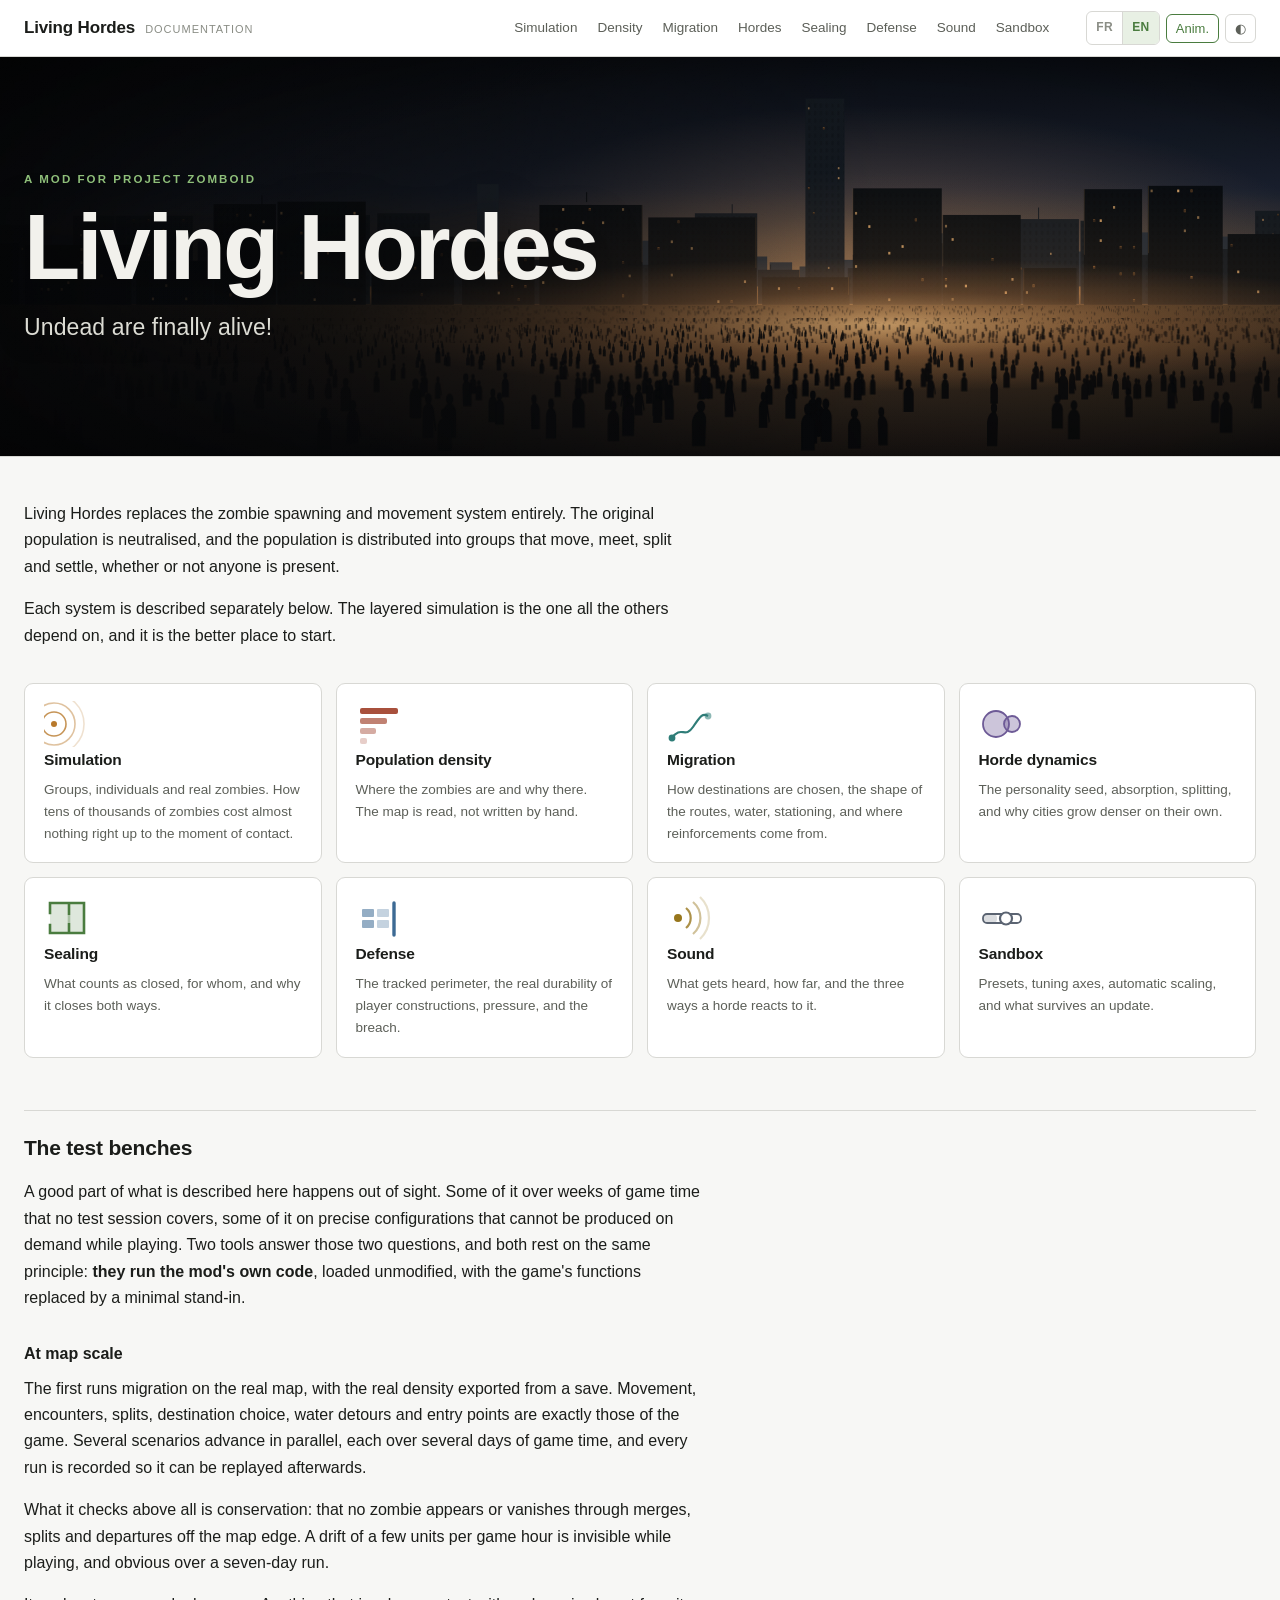
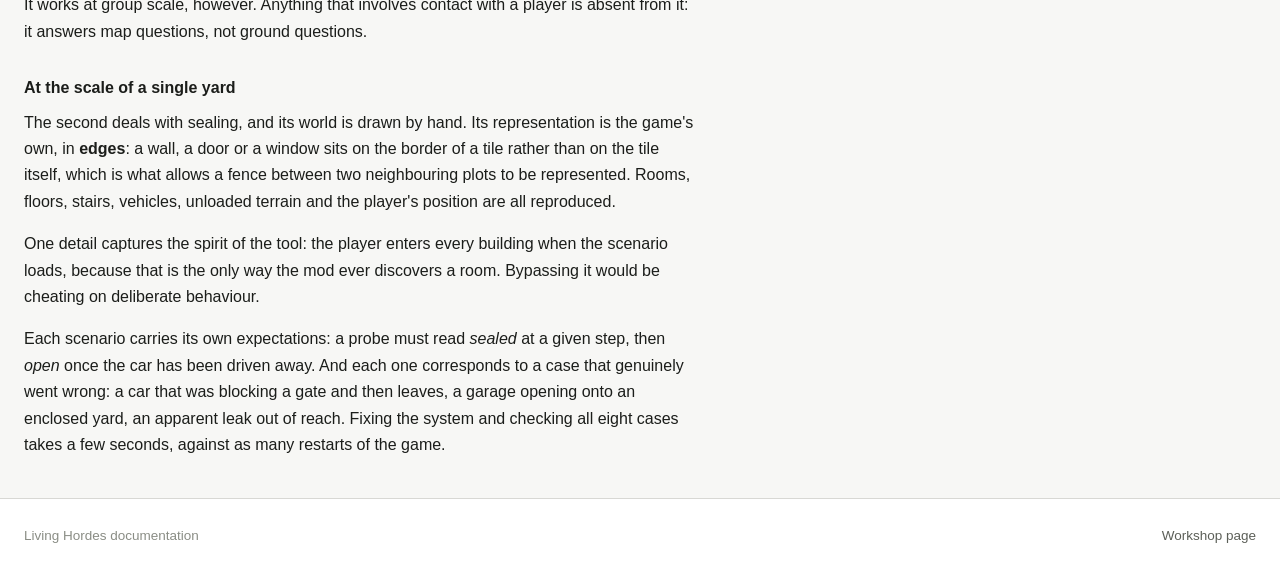
==== commit 681e38a8: "Widen the page and let the diagrams use the room The shell was capped at 1100px, which left 820px of" ====
--- a/index.html
+++ b/index.html
@@ -5,7 +5,7 @@
 <meta name="viewport" content="width=device-width, initial-scale=1">
 <title>Living Hordes - Undead are finally alive!</title>
 <meta name="description" content="Une simulation des zombies &agrave; l'&eacute;chelle de la carte. Comment fonctionne Living Hordes, syst&egrave;me par syst&egrave;me.">
-<link rel="stylesheet" href="assets/site.css?v=6">
+<link rel="stylesheet" href="assets/site.css?v=7">
 <script>
 (function () {
   var d = document.documentElement, t = null, l = null;
--- a/assets/site.css
+++ b/assets/site.css
@@ -18,7 +18,12 @@
   --l1: #6b8f5e;
   --l2: #c08a2e;
   --l3: #b04a3a;
-  --measure: 68ch;
+  --measure: 76ch;
+  /* Largeur du cadre de page. Distinct de --page, qui est la couleur d accent.
+     La mesure de lecture ci-dessus reste independante : elargir le cadre
+     n allonge pas les lignes de texte, ca rend de la place aux schemas et
+     reduit le vide lateral. */
+  --shell: 1360px;
 }
 @media (prefers-color-scheme: dark) {
   :root:not([data-theme="light"]) {
@@ -135,7 +140,7 @@
   position: sticky; top: 0; z-index: 20;
 }
 .masthead-inner {
-  max-width: 1100px; margin: 0 auto; padding: 0 24px;
+  max-width: var(--shell); margin: 0 auto; padding: 0 24px;
   display: flex; align-items: center; gap: 28px; flex-wrap: wrap;
 }
 .brand {
@@ -161,7 +166,7 @@
 .themetoggle:hover { color: var(--text); }
 
 /* ---------------------------------------------------------------- layout */
-.wrap { max-width: 1100px; margin: 0 auto; padding: 0 24px; display: flex; gap: 48px; }
+.wrap { max-width: var(--shell); margin: 0 auto; padding: 0 24px; display: flex; gap: 48px; }
 .toc { width: 200px; flex: none; padding-top: 56px; }
 .toc-sticky { position: sticky; top: 84px; }
 .toc h2 {
@@ -292,7 +297,7 @@
 }
 .heroband-inner {
   position: relative; z-index: 1;
-  max-width: 1100px; margin: 0 auto; padding: 0 24px; width: 100%;
+  max-width: var(--shell); margin: 0 auto; padding: 0 24px; width: 100%;
 }
 .herotitle {
   margin: 0; font-size: clamp(44px, 7.2vw, 96px); line-height: 0.98;
@@ -361,7 +366,7 @@
 
 /* ---------------------------------------------------------------- figure */
 figure {
-  margin: 34px 0; max-width: var(--measure);
+  margin: 34px 0; max-width: 860px;
   background: var(--bg-raised); border: 1px solid var(--rule);
   border-radius: 10px; padding: 20px 20px 16px;
 }
@@ -423,6 +428,9 @@
 .cards {
   display: grid; grid-template-columns: repeat(auto-fill, minmax(250px, 1fr));
   gap: 14px; margin: 34px 0 20px; padding: 0; list-style: none;
+  /* La regle generique ul/ol plafonne a la mesure de lecture. Une grille de
+     vignettes n est pas du texte : elle doit occuper toute la largeur. */
+  max-width: none;
 }
 .cards li { margin: 0; }
 .cards a {
@@ -434,12 +442,12 @@
   font-size: 15.5px; margin: 0 0 6px; padding: 0; border: 0; color: var(--text);
 }
 .cards p { font-size: 13.5px; color: var(--text-dim); margin: 0; }
-.wide { max-width: 1100px; margin: 0 auto; padding: 0 24px; }
+.wide { max-width: var(--shell); margin: 0 auto; padding: 0 24px; }
 
 /* ---------------------------------------------------------------- footer */
 footer { border-top: 1px solid var(--rule); margin-top: 40px; background: var(--bg-raised); }
 .footer-inner {
-  max-width: 1100px; margin: 0 auto; padding: 26px 24px 40px;
+  max-width: var(--shell); margin: 0 auto; padding: 26px 24px 40px;
   font-size: 13.5px; color: var(--text-faint);
   display: flex; gap: 20px; flex-wrap: wrap; justify-content: space-between;
 }
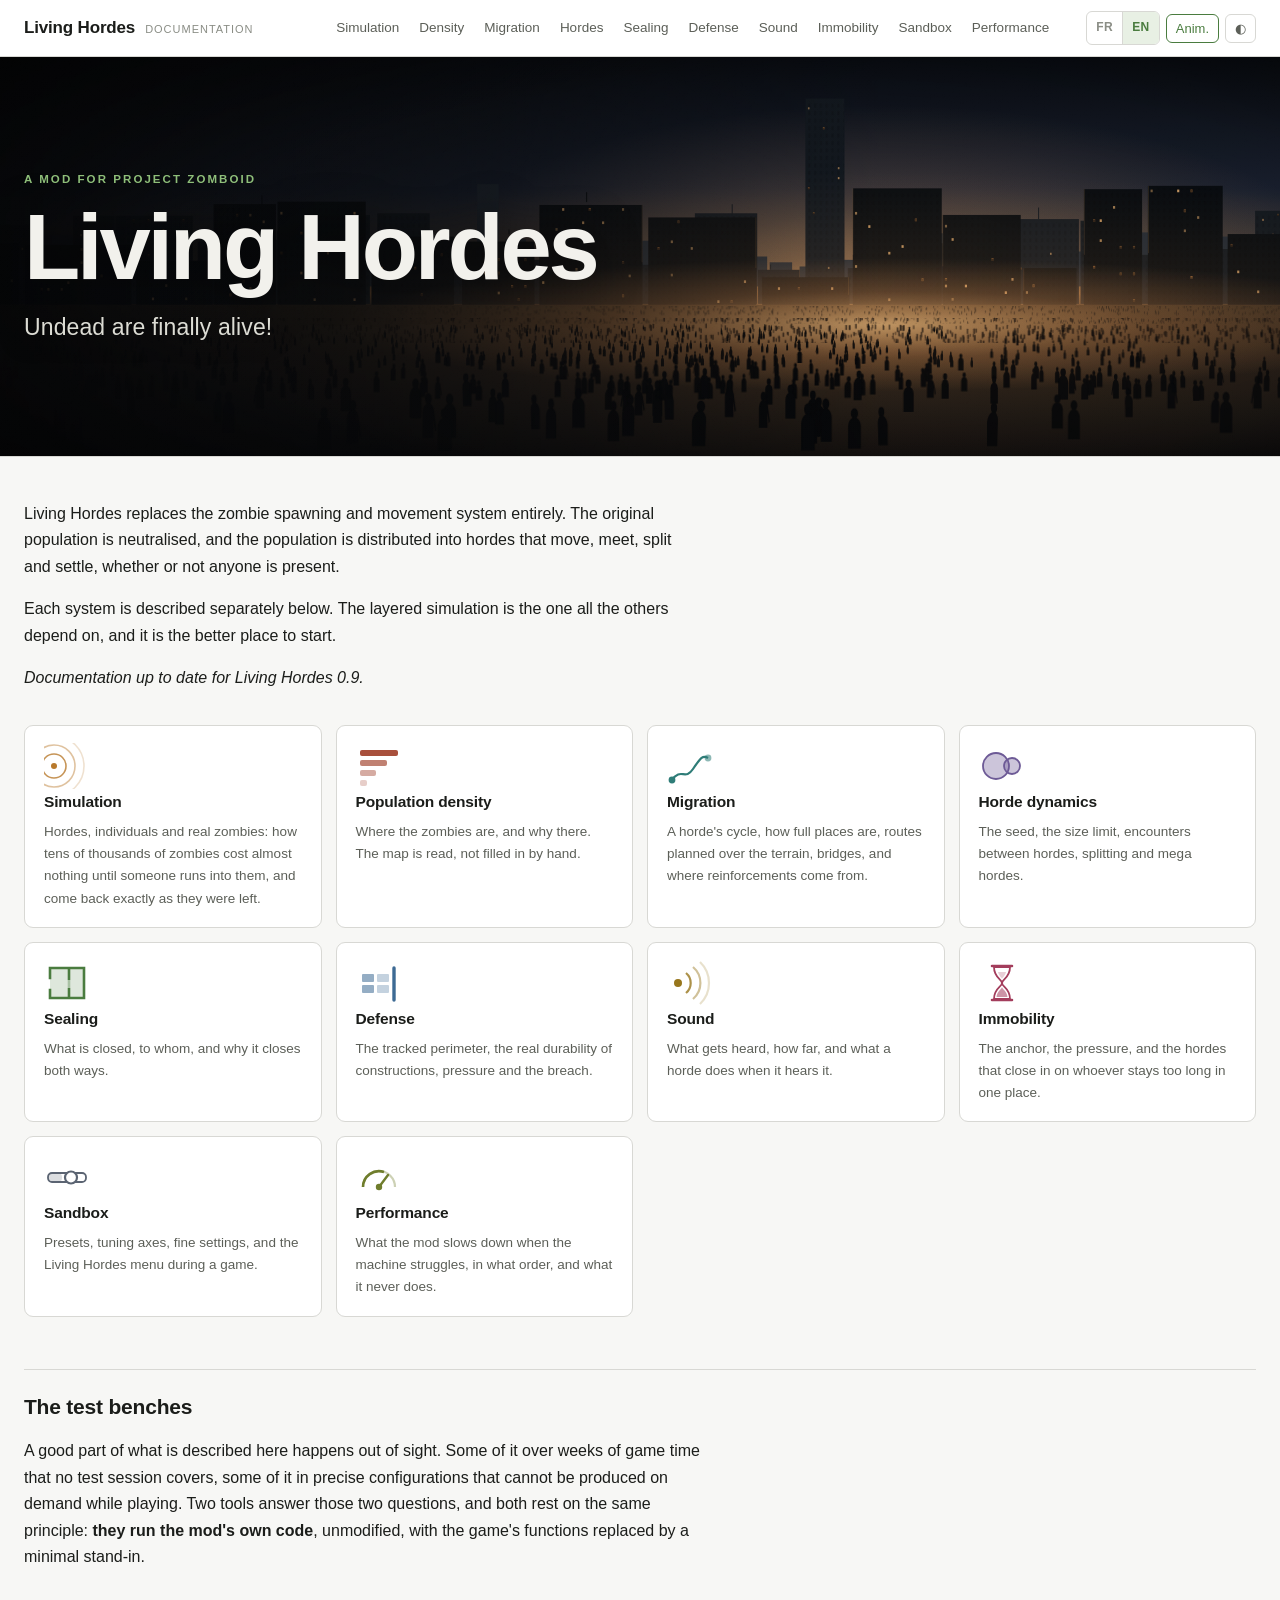
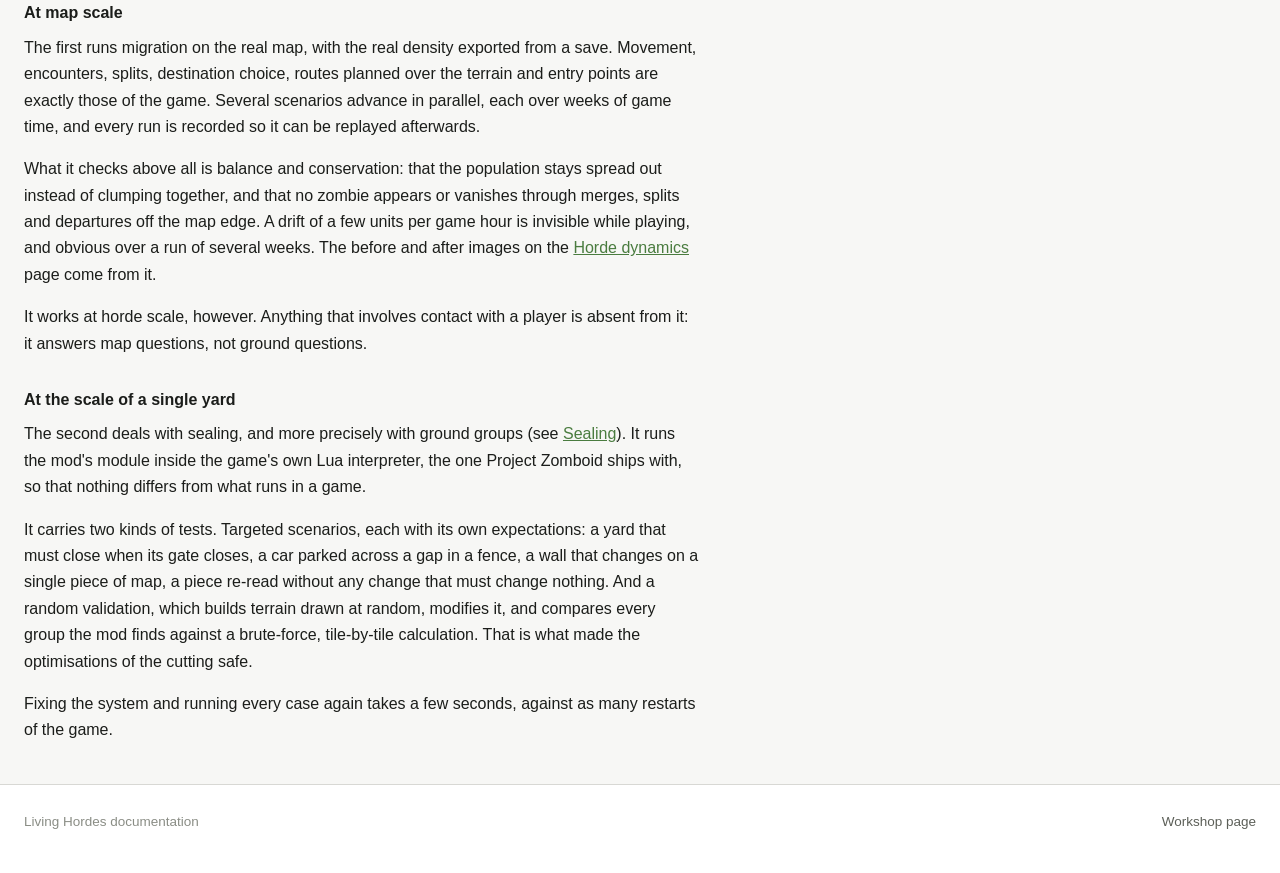
==== commit 64f92237: "Documentation for Living Hordes 0.9 Eleven bilingual pages (French and English) updated for 0.9, wit" ====
--- a/index.html
+++ b/index.html
@@ -5,7 +5,7 @@
 <meta name="viewport" content="width=device-width, initial-scale=1">
 <title>Living Hordes - Undead are finally alive!</title>
 <meta name="description" content="Une simulation des zombies &agrave; l'&eacute;chelle de la carte. Comment fonctionne Living Hordes, syst&egrave;me par syst&egrave;me.">
-<link rel="stylesheet" href="assets/site.css?v=7">
+<link rel="stylesheet" href="assets/site.css?v=11">
 <script>
 (function () {
   var d = document.documentElement, t = null, l = null;
@@ -37,7 +37,9 @@
       <a href="sealing.html"><span data-lang="fr">Scellement</span><span data-lang="en">Sealing</span></a>
       <a href="defense.html"><span data-lang="fr">D&eacute;fense</span><span data-lang="en">Defense</span></a>
       <a href="sound.html"><span data-lang="fr">Son</span><span data-lang="en">Sound</span></a>
+      <a href="immobility.html"><span data-lang="fr">Immobilit&eacute;</span><span data-lang="en">Immobility</span></a>
       <a href="sandbox.html">Sandbox</a>
+      <a href="performance.html">Performance</a>
     </nav>
     <div class="tools">
       <div class="langtoggle">
@@ -2350,80 +2352,100 @@
   <div class="prose">
     <p data-lang="fr">Living Hordes remplace enti&egrave;rement le syst&egrave;me d'apparition et de
     d&eacute;placement des zombies. Le peuplement d'origine est neutralis&eacute;, et la
-    population est r&eacute;partie en groupes qui se d&eacute;placent, se rencontrent, se
+    population est r&eacute;partie en hordes qui se d&eacute;placent, se rencontrent, se
     divisent et s'installent, que quelqu'un soit l&agrave; ou non.</p>
     <p data-lang="en">Living Hordes replaces the zombie spawning and movement system
     entirely. The original population is neutralised, and the population is distributed
-    into groups that move, meet, split and settle, whether or not anyone is present.</p>
+    into hordes that move, meet, split and settle, whether or not anyone is present.</p>
     <p data-lang="fr">Chaque syst&egrave;me est d&eacute;crit s&eacute;par&eacute;ment ci-dessous. La
     simulation en couches est celle dont d&eacute;pendent toutes les autres, et c'est par
     l&agrave; qu'il vaut mieux commencer.</p>
     <p data-lang="en">Each system is described separately below. The layered simulation is
     the one all the others depend on, and it is the better place to start.</p>
+    <p data-lang="fr"><em>Documentation &agrave; jour pour Living Hordes 0.9.</em></p>
+    <p data-lang="en"><em>Documentation up to date for Living Hordes 0.9.</em></p>
   </div>
 
   <ul class="cards">
     <li><a href="simulation.html">
       <span class="cardglyph"><svg viewBox="0 0 46 46"><circle cx="10" cy="23" r="3" fill="var(--p-simulation)"/><circle cx="10" cy="23" r="12" fill="none" stroke="var(--p-simulation)" stroke-width="1.6" opacity=".8"/><circle cx="10" cy="23" r="21" fill="none" stroke="var(--p-simulation)" stroke-width="1.6" opacity=".45"/><circle cx="10" cy="23" r="30" fill="none" stroke="var(--p-simulation)" stroke-width="1.6" opacity=".22"/></svg></span>
       <h2 data-lang="both">Simulation</h2>
-      <p data-lang="fr">Groupes, individus et zombies r&eacute;els. Comment des dizaines de milliers de
-      zombies ne co&ucirc;tent presque rien jusqu'&agrave; ce qu'on les croise.</p>
-      <p data-lang="en">Groups, individuals and real zombies. How tens of thousands of
-      zombies cost almost nothing right up to the moment of contact.</p>
+      <p data-lang="fr">Hordes, individus et zombies r&eacute;els : comment des dizaines de milliers de
+      zombies ne co&ucirc;tent presque rien jusqu'&agrave; ce qu'on les croise, et reviennent tels
+      qu'on les a laiss&eacute;s.</p>
+      <p data-lang="en">Hordes, individuals and real zombies: how tens of thousands of zombies
+      cost almost nothing until someone runs into them, and come back exactly as they were
+      left.</p>
     </a></li>
     <li><a href="density.html">
       <span class="cardglyph"><svg viewBox="0 0 46 46"><rect x="4" y="7" width="38" height="6" rx="2" fill="var(--p-density)"/><rect x="4" y="17" width="27" height="6" rx="2" fill="var(--p-density)" opacity=".72"/><rect x="4" y="27" width="16" height="6" rx="2" fill="var(--p-density)" opacity=".48"/><rect x="4" y="37" width="7" height="6" rx="2" fill="var(--p-density)" opacity=".28"/></svg></span>
       <h2><span data-lang="fr">Densit&eacute; de population</span><span data-lang="en">Population density</span></h2>
-      <p data-lang="fr">O&ugrave; sont les zombies et pourquoi l&agrave;. La carte est lue, pas
+      <p data-lang="fr">O&ugrave; sont les zombies, et pourquoi l&agrave;. La carte est lue, pas
       &eacute;crite &agrave; la main.</p>
-      <p data-lang="en">Where the zombies are and why there. The map is read, not written
-      by hand.</p>
+      <p data-lang="en">Where the zombies are, and why there. The map is read, not filled in by
+      hand.</p>
     </a></li>
     <li><a href="migration.html">
       <span class="cardglyph"><svg viewBox="0 0 46 46"><path d="M 5 37 C 14 24, 18 38, 26 26 S 36 12, 41 15" fill="none" stroke="var(--p-migration)" stroke-width="2.2"/><circle cx="5" cy="37" r="3.4" fill="var(--p-migration)"/><circle cx="41" cy="15" r="3.4" fill="var(--p-migration)" opacity=".55"/></svg></span>
       <h2 data-lang="both">Migration</h2>
-      <p data-lang="fr">Le choix des destinations, la forme des trajets, l'eau, le stationnement, et
-      d'o&ugrave; arrivent les renforts.</p>
-      <p data-lang="en">How destinations are chosen, the shape of the routes, water,
-      stationing, and where reinforcements come from.</p>
+      <p data-lang="fr">Le cycle d'une horde, le remplissage des lieux, le chemin calcul&eacute;
+      sur le terrain, les ponts, et d'o&ugrave; arrivent les renforts.</p>
+      <p data-lang="en">A horde's cycle, how full places are, routes planned over the terrain,
+      bridges, and where reinforcements come from.</p>
     </a></li>
     <li><a href="hordes.html">
       <span class="cardglyph"><svg viewBox="0 0 46 46"><circle cx="17" cy="23" r="13" fill="var(--p-hordes)" fill-opacity=".35" stroke="var(--p-hordes)" stroke-width="1.8"/><circle cx="33" cy="23" r="8" fill="var(--p-hordes)" fill-opacity=".35" stroke="var(--p-hordes)" stroke-width="1.8"/></svg></span>
       <h2><span data-lang="fr">Dynamique des hordes</span><span data-lang="en">Horde dynamics</span></h2>
-      <p data-lang="fr">La graine de personnalit&eacute;, l'absorption, la scission, et pourquoi les
-      villes se densifient toutes seules.</p>
-      <p data-lang="en">The personality seed, absorption, splitting, and why cities grow
-      denser on their own.</p>
+      <p data-lang="fr">La graine, la taille limite, les rencontres entre hordes, la scission et
+      les m&eacute;ga-hordes.</p>
+      <p data-lang="en">The seed, the size limit, encounters between hordes, splitting and mega
+      hordes.</p>
     </a></li>
     <li><a href="sealing.html">
       <span class="cardglyph"><svg viewBox="0 0 46 46"><rect x="6" y="8" width="34" height="30" fill="var(--p-sealing)" fill-opacity=".18"/><path d="M 6 8 L 40 8 L 40 38 L 6 38 L 6 30 M 6 18 L 6 8" fill="none" stroke="var(--p-sealing)" stroke-width="2.6" stroke-linecap="square"/><path d="M 25 8 L 25 20 M 25 28 L 25 38" stroke="var(--p-sealing)" stroke-width="2.6"/><path d="M 25 20 L 25 28" stroke="var(--p-sealing)" stroke-width="2.6" opacity=".35"/></svg></span>
       <h2><span data-lang="fr">Scellement</span><span data-lang="en">Sealing</span></h2>
       <p data-lang="fr">Ce qui est ferm&eacute;, pour qui, et pourquoi &ccedil;a ferme dans les deux
       sens.</p>
-      <p data-lang="en">What counts as closed, for whom, and why it closes both ways.</p>
+      <p data-lang="en">What is closed, to whom, and why it closes both ways.</p>
     </a></li>
     <li><a href="defense.html">
       <span class="cardglyph"><svg viewBox="0 0 46 46"><rect x="6" y="14" width="12" height="8" rx="1" fill="var(--p-defense)" opacity=".55"/><rect x="6" y="25" width="12" height="8" rx="1" fill="var(--p-defense)" opacity=".55"/><rect x="21" y="14" width="12" height="8" rx="1" fill="var(--p-defense)" opacity=".3"/><rect x="21" y="25" width="12" height="8" rx="1" fill="var(--p-defense)" opacity=".3"/><path d="M 38 8 L 38 40" stroke="var(--p-defense)" stroke-width="3.4" stroke-linecap="round"/></svg></span>
       <h2><span data-lang="fr">D&eacute;fense</span><span data-lang="en">Defense</span></h2>
       <p data-lang="fr">Le p&eacute;rim&egrave;tre suivi, la durabilit&eacute; r&eacute;elle des
       constructions, la pression et la br&egrave;che.</p>
-      <p data-lang="en">The tracked perimeter, the real durability of player constructions,
-      pressure, and the breach.</p>
+      <p data-lang="en">The tracked perimeter, the real durability of constructions, pressure
+      and the breach.</p>
     </a></li>
     <li><a href="sound.html">
       <span class="cardglyph"><svg viewBox="0 0 46 46"><circle cx="11" cy="23" r="4" fill="var(--p-sound)"/><path d="M 19 13 A 13 13 0 0 1 19 33" fill="none" stroke="var(--p-sound)" stroke-width="2.2" opacity=".8"/><path d="M 26 7 A 21 21 0 0 1 26 39" fill="none" stroke="var(--p-sound)" stroke-width="2.2" opacity=".45"/><path d="M 33 2 A 29 29 0 0 1 33 44" fill="none" stroke="var(--p-sound)" stroke-width="2.2" opacity=".22"/></svg></span>
       <h2><span data-lang="fr">Son</span><span data-lang="en">Sound</span></h2>
-      <p data-lang="fr">Ce qui est entendu, jusqu'o&ugrave;, et les trois fa&ccedil;ons dont une horde y
-      r&eacute;agit.</p>
-      <p data-lang="en">What gets heard, how far, and the three ways a horde reacts to it.</p>
+      <p data-lang="fr">Ce qui est entendu, jusqu'o&ugrave;, et ce qu'une horde fait quand elle
+      l'entend.</p>
+      <p data-lang="en">What gets heard, how far, and what a horde does when it hears it.</p>
+    </a></li>
+    <li><a href="immobility.html">
+      <span class="cardglyph"><svg viewBox="0 0 46 46"><path d="M 13 6 L 33 6 M 13 40 L 33 40" stroke="var(--p-immobility)" stroke-width="2.6" stroke-linecap="round"/><path d="M 15 7 C 15 18, 23 19, 23 23 C 23 27, 15 28, 15 39 L 31 39 C 31 28, 23 27, 23 23 C 23 19, 31 18, 31 7 Z" fill="none" stroke="var(--p-immobility)" stroke-width="1.8" stroke-linejoin="round"/><path d="M 17.5 37 C 18 31, 23 29, 23 27 C 23 29, 28 31, 28.5 37 Z" fill="var(--p-immobility)" opacity=".55"/><path d="M 19 12 L 27 12 C 26 16, 23 18, 23 19 C 23 18, 20 16, 19 12 Z" fill="var(--p-immobility)" opacity=".25"/></svg></span>
+      <h2><span data-lang="fr">Immobilit&eacute;</span><span data-lang="en">Immobility</span></h2>
+      <p data-lang="fr">L'ancre, la pression, et les hordes qui convergent vers qui reste trop
+      longtemps au m&ecirc;me endroit.</p>
+      <p data-lang="en">The anchor, the pressure, and the hordes that close in on whoever stays
+      too long in one place.</p>
     </a></li>
     <li><a href="sandbox.html">
       <span class="cardglyph"><svg viewBox="0 0 46 46"><rect x="4" y="19" width="38" height="9" rx="4" fill="none" stroke="var(--p-sandbox)" stroke-width="1.8"/><rect x="4" y="19" width="14" height="9" rx="4" fill="var(--p-sandbox)" fill-opacity=".22"/><circle cx="27" cy="23.5" r="6" fill="var(--bg-raised)" stroke="var(--p-sandbox)" stroke-width="2.2"/></svg></span>
       <h2 data-lang="both">Sandbox</h2>
-      <p data-lang="fr">Presets, axes de r&eacute;glage, mise &agrave; l'&eacute;chelle automatique, et ce
-      qui survit &agrave; une mise &agrave; jour.</p>
-      <p data-lang="en">Presets, tuning axes, automatic scaling, and what survives an
-      update.</p>
+      <p data-lang="fr">Presets, axes de r&eacute;glage, r&eacute;glages fins, et le menu Living
+      Hordes en cours de partie.</p>
+      <p data-lang="en">Presets, tuning axes, fine settings, and the Living Hordes menu during a
+      game.</p>
+    </a></li>
+    <li><a href="performance.html">
+      <span class="cardglyph"><svg viewBox="0 0 46 46"><path d="M 7 33 A 16 16 0 0 1 39 33" fill="none" stroke="var(--p-performance)" stroke-width="2.2" opacity=".35"/><path d="M 7 33 A 16 16 0 0 1 28 18" fill="none" stroke="var(--p-performance)" stroke-width="2.6"/><path d="M 23 33 L 32 21" stroke="var(--p-performance)" stroke-width="2.4" stroke-linecap="round"/><circle cx="23" cy="33" r="3.2" fill="var(--p-performance)"/></svg></span>
+      <h2 data-lang="both">Performance</h2>
+      <p data-lang="fr">Ce que le mod ralentit quand la machine peine, dans quel ordre, et ce qu'il
+      ne fait jamais.</p>
+      <p data-lang="en">What the mod slows down when the machine struggles, in what order, and
+      what it never does.</p>
     </a></li>
   </ul>
 </div>
@@ -2432,18 +2454,17 @@
   <h2 id="simulateur"><span data-lang="fr">Les bancs d'essai</span><span data-lang="en">The test benches</span></h2>
   <div class="prose">
     <p data-lang="fr">Une bonne partie de ce qui est d&eacute;crit ici se produit hors de vue. Certaines
-    choses sur des semaines de jeu qu'aucune session de test ne couvre, d'autres sur des
+    choses sur des semaines de jeu qu'aucune session de test ne couvre, d'autres dans des
     configurations pr&eacute;cises qu'on ne rencontre pas &agrave; volont&eacute; en jouant.
     Deux outils r&eacute;pondent &agrave; ces deux questions, et tous deux partagent le
     m&ecirc;me principe : <strong>ils ex&eacute;cutent le code du mod lui-m&ecirc;me</strong>,
-    charg&eacute; sans modification, avec les fonctions du jeu remplac&eacute;es par un
-    substitut minimal.</p>
+    sans modification, avec les fonctions du jeu remplac&eacute;es par un substitut
+    minimal.</p>
     <p data-lang="en">A good part of what is described here happens out of sight. Some of it
-    over weeks of game time that no test session covers, some of it on precise
+    over weeks of game time that no test session covers, some of it in precise
     configurations that cannot be produced on demand while playing. Two tools answer those
     two questions, and both rest on the same principle: <strong>they run the mod's own
-    code</strong>, loaded unmodified, with the game's functions replaced by a minimal
-    stand-in.</p>
+    code</strong>, unmodified, with the game's functions replaced by a minimal stand-in.</p>
   </div>
 
   <div class="prose">
@@ -2451,61 +2472,62 @@
     <p data-lang="fr">Le premier fait tourner la migration sur la carte r&eacute;elle, avec la
     densit&eacute; r&eacute;elle export&eacute;e depuis une sauvegarde. Le
     d&eacute;placement, les rencontres, les scissions, le choix des destinations, les
-    contournements d'eau et les points d'entr&eacute;e y sont exactement ceux de la partie.
-    Plusieurs sc&eacute;narios avancent en parall&egrave;le, chacun sur plusieurs jours de
-    jeu, et chaque s&eacute;rie est enregistr&eacute;e pour &ecirc;tre repass&eacute;e
-    ensuite.</p>
+    chemins calcul&eacute;s sur le terrain et les points d'entr&eacute;e y sont exactement
+    ceux de la partie. Plusieurs sc&eacute;narios avancent en parall&egrave;le, chacun sur
+    des semaines de jeu, et chaque s&eacute;rie est enregistr&eacute;e pour &ecirc;tre
+    repass&eacute;e ensuite.</p>
     <p data-lang="en">The first runs migration on the real map, with the real density
-    exported from a save. Movement, encounters, splits, destination choice, water detours
-    and entry points are exactly those of the game. Several scenarios advance in parallel,
-    each over several days of game time, and every run is recorded so it can be replayed
-    afterwards.</p>
-    <p data-lang="fr">Ce qu'il v&eacute;rifie surtout, c'est la conservation : qu'aucun zombie
+    exported from a save. Movement, encounters, splits, destination choice, routes planned
+    over the terrain and entry points are exactly those of the game. Several scenarios
+    advance in parallel, each over weeks of game time, and every run is recorded so it can be
+    replayed afterwards.</p>
+    <p data-lang="fr">Ce qu'il v&eacute;rifie surtout, c'est l'&eacute;quilibre et la conservation :
+    que la population reste r&eacute;partie au lieu de s'agglom&eacute;rer, et qu'aucun zombie
     n'appara&icirc;t ni ne dispara&icirc;t au fil des fusions, des scissions et des sorties
     de carte. Une d&eacute;rive de quelques unit&eacute;s par heure de jeu ne se voit pas en
-    jouant, et se voit imm&eacute;diatement sur une s&eacute;rie de sept jours.</p>
-    <p data-lang="en">What it checks above all is conservation: that no zombie appears or
+    jouant, et se voit imm&eacute;diatement sur une s&eacute;rie de plusieurs semaines. Les
+    images avant et apr&egrave;s de la page <a href="hordes.html">Dynamique des hordes</a>
+    en sortent.</p>
+    <p data-lang="en">What it checks above all is balance and conservation: that the
+    population stays spread out instead of clumping together, and that no zombie appears or
     vanishes through merges, splits and departures off the map edge. A drift of a few units
-    per game hour is invisible while playing, and obvious over a seven-day run.</p>
-    <p data-lang="fr">Il travaille en revanche &agrave; l'&eacute;chelle des groupes. Tout ce qui
+    per game hour is invisible while playing, and obvious over a run of several weeks. The
+    before and after images on the <a href="hordes.html">Horde dynamics</a> page come from
+    it.</p>
+    <p data-lang="fr">Il travaille en revanche &agrave; l'&eacute;chelle des hordes. Tout ce qui
     rel&egrave;ve du contact avec un joueur n'y figure pas : il r&eacute;pond aux questions
     de carte, pas aux questions de terrain.</p>
-    <p data-lang="en">It works at group scale, however. Anything that involves contact with
-    a player is absent from it: it answers map questions, not ground questions.</p>
+    <p data-lang="en">It works at horde scale, however. Anything that involves contact with a
+    player is absent from it: it answers map questions, not ground questions.</p>
   </div>
 
   <div class="prose">
     <h3><span data-lang="fr">&Agrave; l'&eacute;chelle d'une cour</span><span data-lang="en">At the scale of a single yard</span></h3>
-    <p data-lang="fr">Le second s'occupe du scellement, et le monde y est dessin&eacute; &agrave; la main.
-    Sa repr&eacute;sentation est celle du jeu, en <strong>ar&ecirc;tes</strong> : un mur,
-    une porte ou une fen&ecirc;tre tient sur le bord d'une case et non sur la case
-    elle-m&ecirc;me, ce qui permet de repr&eacute;senter une cl&ocirc;ture entre deux
-    terrains voisins. Pi&egrave;ces, &eacute;tages, escaliers, v&eacute;hicules, terrain
-    non charg&eacute; et position du joueur y sont reproduits.</p>
-    <p data-lang="en">The second deals with sealing, and its world is drawn by hand. Its
-    representation is the game's own, in <strong>edges</strong>: a wall, a door or a window
-    sits on the border of a tile rather than on the tile itself, which is what allows a
-    fence between two neighbouring plots to be represented. Rooms, floors, stairs,
-    vehicles, unloaded terrain and the player's position are all reproduced.</p>
-    <p data-lang="fr">Un d&eacute;tail dit bien l'esprit de l'outil : le joueur y entre dans chaque
-    b&acirc;timent au chargement du sc&eacute;nario, parce que c'est la seule fa&ccedil;on
-    dont le mod d&eacute;couvre une pi&egrave;ce. Le contourner serait tricher sur un
-    comportement voulu.</p>
-    <p data-lang="en">One detail captures the spirit of the tool: the player enters every
-    building when the scenario loads, because that is the only way the mod ever discovers a
-    room. Bypassing it would be cheating on deliberate behaviour.</p>
-    <p data-lang="fr">Chaque sc&eacute;nario porte ses attentes : une sonde doit lire <em>scell&eacute;</em>
-    &agrave; telle &eacute;tape, puis <em>ouvert</em> une fois la voiture conduite ailleurs.
-    Et chacun correspond &agrave; un cas qui s'est r&eacute;ellement mal pass&eacute; :
-    une voiture qui bouchait un portail et qui repart, un garage donnant sur une cour close,
-    une fuite apparente hors de port&eacute;e. Corriger le syst&egrave;me et v&eacute;rifier
-    les huit cas prend quelques secondes, contre autant de red&eacute;marrages du jeu.</p>
-    <p data-lang="en">Each scenario carries its own expectations: a probe must read
-    <em>sealed</em> at a given step, then <em>open</em> once the car has been driven away.
-    And each one corresponds to a case that genuinely went wrong: a car that was blocking a
-    gate and then leaves, a garage opening onto an enclosed yard, an apparent leak out of
-    reach. Fixing the system and checking all eight cases takes a few seconds, against as
-    many restarts of the game.</p>
+    <p data-lang="fr">Le second s'occupe du scellement, et plus pr&eacute;cis&eacute;ment des groupes
+    de sol (voir <a href="sealing.html">Scellement</a>). Il fait tourner le module du mod dans
+    l'interpr&eacute;teur Lua du jeu lui-m&ecirc;me, celui que Project Zomboid embarque, pour
+    que rien ne diff&egrave;re de ce qui tourne en partie.</p>
+    <p data-lang="en">The second deals with sealing, and more precisely with ground groups
+    (see <a href="sealing.html">Sealing</a>). It runs the mod's module inside the game's own
+    Lua interpreter, the one Project Zomboid ships with, so that nothing differs from what
+    runs in a game.</p>
+    <p data-lang="fr">Il porte deux sortes d'essais. Des sc&eacute;narios cibl&eacute;s, chacun avec
+    ses attentes : une cour qui doit se fermer quand son portail se ferme, une voiture
+    gar&eacute;e en travers d'un trou de cl&ocirc;ture, un mur qui change sur un seul morceau
+    de carte, un morceau relu sans changement qui ne doit rien changer. Et une validation au
+    hasard, qui construit des terrains tir&eacute;s au sort, les modifie, et compare chaque
+    groupe trouv&eacute; par le mod &agrave; un calcul brut fait case par case. C'est elle qui
+    a rendu s&ucirc;res les optimisations du d&eacute;coupage.</p>
+    <p data-lang="en">It carries two kinds of tests. Targeted scenarios, each with its own
+    expectations: a yard that must close when its gate closes, a car parked across a gap in
+    a fence, a wall that changes on a single piece of map, a piece re-read without any change
+    that must change nothing. And a random validation, which builds terrain drawn at random,
+    modifies it, and compares every group the mod finds against a brute-force, tile-by-tile
+    calculation. That is what made the optimisations of the cutting safe.</p>
+    <p data-lang="fr">Corriger le syst&egrave;me et repasser tous les cas prend quelques secondes,
+    contre autant de red&eacute;marrages du jeu.</p>
+    <p data-lang="en">Fixing the system and running every case again takes a few seconds,
+    against as many restarts of the game.</p>
   </div>
 </div>
 
--- a/assets/site.css
+++ b/assets/site.css
@@ -91,6 +91,8 @@
   --p-defense:    #3d6a94;
   --p-sound:      #97761c;
   --p-sandbox:    #5b6472;
+  --p-immobility: #a33d5c;
+  --p-performance: #6f7d2c;
 }
 @media (prefers-color-scheme: dark) {
   :root:not([data-theme="light"]) {
@@ -102,6 +104,8 @@
     --p-defense:    #79a8d4;
     --p-sound:      #d6b455;
     --p-sandbox:    #97a3b3;
+    --p-immobility: #d97a99;
+    --p-performance: #b3c06a;
   }
 }
 :root[data-theme="dark"] {
@@ -113,6 +117,8 @@
   --p-defense:    #79a8d4;
   --p-sound:      #d6b455;
   --p-sandbox:    #97a3b3;
+  --p-immobility: #d97a99;
+  --p-performance: #b3c06a;
 }
 body[data-page="simulation"] { --page: var(--p-simulation); }
 body[data-page="density"]    { --page: var(--p-density); }
@@ -122,6 +128,8 @@
 body[data-page="defense"]    { --page: var(--p-defense); }
 body[data-page="sound"]      { --page: var(--p-sound); }
 body[data-page="sandbox"]    { --page: var(--p-sandbox); }
+body[data-page="immobility"] { --page: var(--p-immobility); }
+body[data-page="performance"] { --page: var(--p-performance); }
 
 * { box-sizing: border-box; }
 html { -webkit-text-size-adjust: 100%; scroll-behavior: smooth; }
@@ -252,7 +260,20 @@
 .hood-body td.v {
   font-family: ui-monospace, SFMono-Regular, Menlo, Consolas, monospace; white-space: nowrap;
 }
-.tablescroll { overflow-x: auto; }
+.tablescroll { overflow-x: auto; max-width: var(--measure); margin: 0 0 22px; }
+.tablescroll table { width: 100%; border-collapse: collapse; font-size: 15px; line-height: 1.5; }
+.tablescroll th, .tablescroll td {
+  text-align: left; padding: 8px 14px 8px 0; border-bottom: 1px solid var(--rule); vertical-align: top;
+}
+.tablescroll th {
+  color: var(--text-faint); font-weight: 600; font-size: 12px;
+  text-transform: uppercase; letter-spacing: 0.06em;
+}
+.tablescroll td.k {
+  font-family: ui-monospace, SFMono-Regular, Menlo, Consolas, monospace;
+  white-space: nowrap; color: var(--accent);
+}
+.tablescroll td.v { white-space: nowrap; }
 
 /* -------------------------------------------------------------- pagehead */
 .pagehead { position: relative; padding-left: 20px; margin-bottom: 8px; }
@@ -477,12 +498,38 @@
   html:not([data-motion="on"]) { scroll-behavior: auto; }
   html:not([data-motion="on"]) .xfer,
   html:not([data-motion="on"]) .walker,
-  html:not([data-motion="on"]) .cb { animation: none; }
+  html:not([data-motion="on"]) .cb,
+  html:not([data-motion="on"]) .ctapulse { animation: none; }
 }
 html[data-motion="off"] { scroll-behavior: auto; }
 html[data-motion="off"] .xfer,
 html[data-motion="off"] .walker,
-html[data-motion="off"] .cb { animation: none; }
+html[data-motion="off"] .cb,
+html[data-motion="off"] .ctapulse { animation: none; }
+
+/* Invitation a cliquer sur un schema interactif. */
+@keyframes ctapulse { 0%, 100% { stroke-opacity: 1; fill-opacity: 0.16; } 50% { stroke-opacity: 0.35; fill-opacity: 0.30; } }
+.ctapulse { animation: ctapulse 2.2s ease-in-out infinite; }
+/* Boutons dans un schema interactif. */
+.dchip { cursor: pointer; }
+.dchip rect { fill: transparent; stroke: var(--rule); stroke-width: 1.5; }
+.dchip text { fill: var(--text-dim); }
+.dchip:hover rect { stroke: var(--page); }
+.dchip.on rect { fill: var(--page); fill-opacity: 0.22; stroke: var(--page); }
+.dchip.on text { fill: var(--text); font-weight: 600; }
+.dchip.off { opacity: 0.35; }
+.dchip:focus-visible rect, #dissolve-cta:focus-visible rect { stroke-width: 3; }
+#dissolve-cta { cursor: pointer; }
+/* Barres de categories (densite) : survol, toucher, clavier. */
+.catbar { cursor: pointer; outline: none; }
+.catbar .catval { fill: var(--text-faint); font-family: ui-monospace, SFMono-Regular, Menlo, Consolas, monospace; font-size: 11.5px; }
+.catbar:hover .catfill, .catbar.on .catfill, .catbar:focus-visible .catfill { stroke: var(--text); stroke-width: 1.5; }
+.catbar.on text, .catbar:hover text { fill: var(--text); }
+/* Liaisons cliquables du graphe de pieces (scellement). */
+.rlink { cursor: pointer; outline: none; }
+.rlink:hover line, .rlink:focus-visible line { stroke-width: 7; }
+.rlink:focus-visible circle { stroke-width: 3; }
+svg[tabindex]:focus-visible { outline: 2px solid var(--page); outline-offset: 4px; border-radius: 10px; }
 
 .motiontoggle {
   border: 1px solid var(--rule); background: none; color: var(--text-dim);
